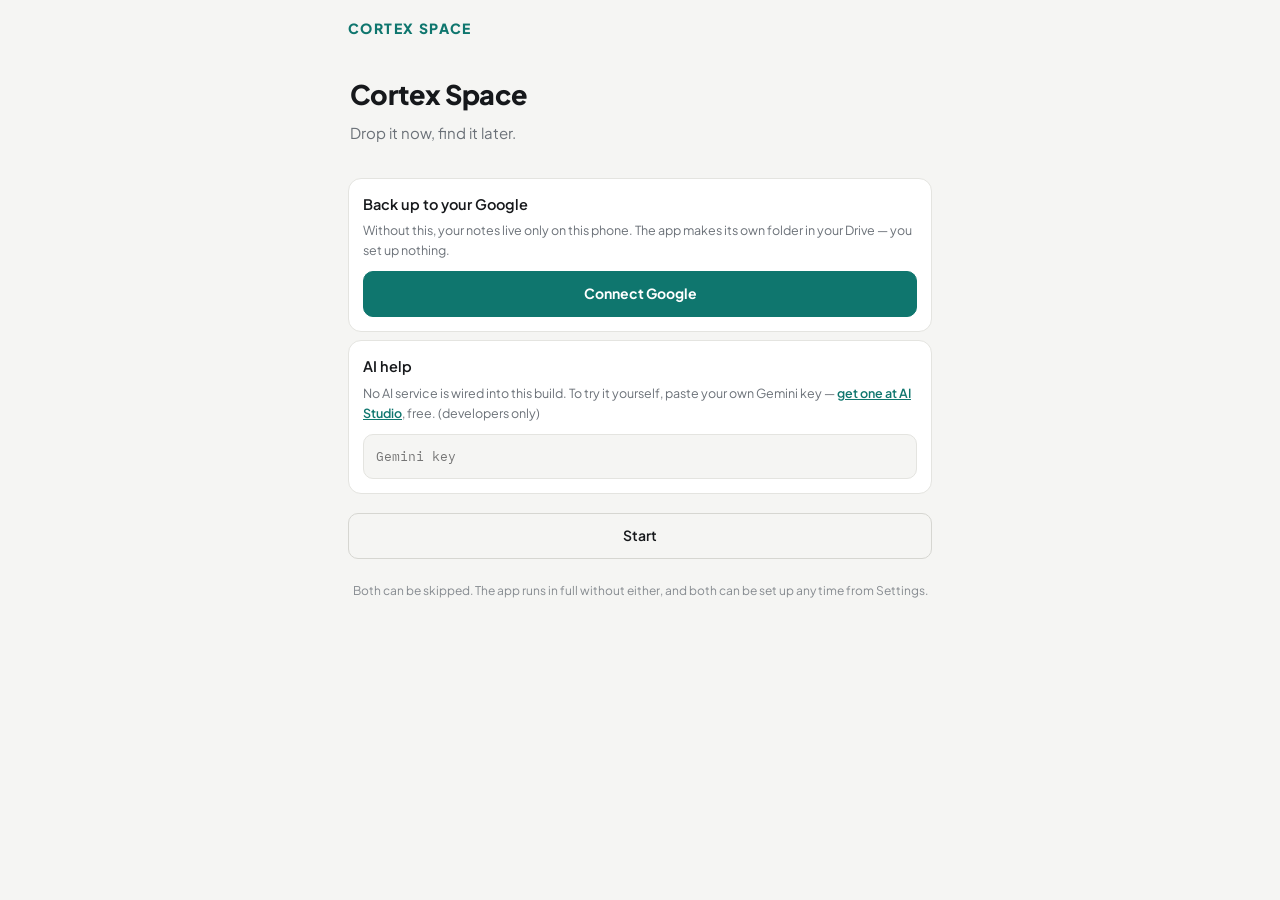
==== public/index.html @ f4c35680 "Lajur sunting tegak di luar teks; tombol riwayat selalu ada ANGKA PANJANG TERTIMPA IKON, dan sebabny" ====
<!doctype html>
<html lang="id">
<head>
<meta charset="utf-8">
<meta name="viewport" content="width=device-width,initial-scale=1,viewport-fit=cover">
<title>Cortex Space</title>
<meta name="description" content="Satu kotak untuk menimbun catatan, satu pencarian untuk mengambilnya kembali.">
<meta name="theme-color" content="#f5f5f3">
<link rel="manifest" href="manifest.webmanifest">
<link rel="icon" href="ikon.svg" type="image/svg+xml">
<link rel="apple-touch-icon" href="ikon-192.png">
<link rel="preconnect" href="https://fonts.googleapis.com">
<link rel="preconnect" href="https://fonts.gstatic.com" crossorigin>
<link rel="stylesheet" href="https://fonts.googleapis.com/css2?family=Plus+Jakarta+Sans:wght@400;500;600;700;800&family=IBM+Plex+Mono:wght@400;500&display=swap">
<link rel="stylesheet" href="gaya.css">
</head>
<body>

<!-- ===================== LAYAR MULAI (sekali saat dipasang) ===================== -->
<section class="layar" id="l-mulai">
  <header class="atas">
    <div class="merek" id="merek-mulai">Cortex Space</div>
  </header>
  <div class="gulung" id="mulai-isi"></div>
</section>

<!-- ===================== LAYAR UTAMA ===================== -->
<!-- dok-bawah PERMANEN. Dulu ini pilihan di Setelan, dan pilihannya
     dihapus: yang di atas terbukti kalah enak dipakai satu tangan, dan dua
     tata letak berarti tiap suntingan gaya harus diperiksa dua kali. -->
<section class="layar aktif dok-bawah" id="l-utama">
  <header class="atas">
    <div class="merek" id="merek">Cortex Space</div>
    <div class="atas-kanan">
      <!-- Reset TURUN LAGI ke baris saringan, di ujung kanan. Sempat naik ke
           sini untuk mengosongkan satu slot, dan itu keliru: kepala layar ada
           di ujung terjauh dari jempol yang bertumpu di sudut kanan bawah, dan
           tombol yang dipakai sepanjang hari tidak boleh minta tangan pindah
           posisi. Yang boleh tinggal di kepala cuma yang jarang disentuh.

           Angka "N tersimpan" tetap tidak kembali: dia tidak pernah mengubah
           satu keputusan pun. -->
      <button class="ikon-btn" id="b-setelan" aria-label="Setelan">
        <svg viewBox="0 0 24 24" class="ik"><circle cx="12" cy="12" r="3"/><path d="M19.4 15a1.65 1.65 0 0 0 .33 1.82l.06.06a2 2 0 1 1-2.83 2.83l-.06-.06a1.65 1.65 0 0 0-1.82-.33 1.65 1.65 0 0 0-1 1.51V21a2 2 0 1 1-4 0v-.09A1.65 1.65 0 0 0 9 19.4a1.65 1.65 0 0 0-1.82.33l-.06.06a2 2 0 1 1-2.83-2.83l.06-.06A1.65 1.65 0 0 0 4.6 15a1.65 1.65 0 0 0-1.51-1H3a2 2 0 1 1 0-4h.09A1.65 1.65 0 0 0 4.6 9a1.65 1.65 0 0 0-.33-1.82l-.06-.06a2 2 0 1 1 2.83-2.83l.06.06A1.65 1.65 0 0 0 9 4.6a1.65 1.65 0 0 0 1-1.51V3a2 2 0 1 1 4 0v.09a1.65 1.65 0 0 0 1 1.51 1.65 1.65 0 0 0 1.82-.33l.06-.06a2 2 0 1 1 2.83 2.83l-.06.06A1.65 1.65 0 0 0 19.4 9a1.65 1.65 0 0 0 1.51 1H21a2 2 0 1 1 0 4h-.09a1.65 1.65 0 0 0-1.51 1z"/></svg>
      </button>
    </div>
  </header>
  <!-- Tiga pintu, satu baris. Isinya digambar dari satu tempat di alur.js,
       bukan disalin tiga kali - baris yang disalin akan berbeda-beda begitu
       salah satunya disunting. -->
  <div class="tab-baris" data-tab></div>

  <!-- SATU BLOK YANG MENEMPEL: kotak, tombolnya, dan ketiga lacinya.
       Posisinya bisa di ATAS atau di BAWAH layar, dipilih di Setelan. Di bawah
       itu bentuk yang paling enak diketik satu tangan - jempol tidak perlu
       menyeberang layar - dan itu sebabnya WhatsApp, Claude, dan hampir semua
       aplikasi yang dipakai berjam-jam menaruhnya di sana.

       Lacinya SELALU membuka ke bawah, di kedua posisi. Membuka ke atas
       berarti isi yang sedang dibaca melompat turun tepat saat kamu menekan
       sesuatu, dan tidak ada yang lebih bikin ragu daripada layar yang bergeser
       sendiri. -->
  <div class="dok" id="dok">
    <div class="kepala-tetap">
      <!-- Ala WhatsApp: dua ikon menempel di dalam kotaknya, tombol jatuhkan
           berdiri sendiri di kanan - paling dekat jempol. -->
      <div class="kotak-bar">
        <!-- IKON AI DI UJUNG KIRI KOTAK, tempat WhatsApp dan Telegram menaruh
             emoji. Bukan hiasan: dia mengubah arti seluruh kotak di sebelahnya
             - selama menyala, kotak ini berhenti mencari dan mulai bertanya -
             jadi dia berdiri di kepala kotaknya, seperti tanda kutip pembuka.

             Dia MENGHILANG begitu kamu mengetik di mode Drop, persis seperti
             kamera WhatsApp: empat ikon waktu diam, tiga waktu mengetik, dan
             yang pergi selalu yang paling tidak mungkin dipakai saat itu -
             orang yang sudah mengetik catatan tidak sedang mau bertanya. -->
        <button class="tbl" id="b-ai" aria-pressed="false" aria-label="Mode AI">
          <svg viewBox="0 0 24 24" class="ik"><path d="M11 3l1.6 4.4L17 9l-4.4 1.6L11 15l-1.6-4.4L5 9l4.4-1.6z"/><path d="M17.5 14l.8 2.2 2.2.8-2.2.8-.8 2.2-.8-2.2-2.2-.8 2.2-.8z"/></svg>
        </button>
        <!-- Teks bayangan digambar di lapisan DI BELAKANG kotaknya, bukan di
             dalam textarea - textarea tidak bisa berisi dua warna. Lapisannya
             memakai huruf, jarak, dan lebar yang sama persis, lalu kotaknya
             dibuat bening di atasnya. Yang tersalin waktu kamu menyalin tetap
             cuma yang kamu ketik. -->
        <div class="kotak-bungkus">
          <div class="kotak-bayang" id="kotak-bayang" aria-hidden="true"></div>
          <textarea id="kotak" class="kotak" rows="1" placeholder="Tulis atau cari&#8230;" autocomplete="off" spellcheck="false"></textarea>
          <!-- Panah penerima. Dia satu-satunya bagian bayangan yang duduk DI
               ATAS kotak teksnya - ekornya sendiri ada di belakang dan tidak
               akan pernah bisa disentuh. Letaknya dihitung dari ujung ekor
               tiap kali bayangannya digambar ulang. -->
          <button class="terima-ekor sembunyi" id="b-terima" type="button" aria-label="Terima tebakan">
            <i><svg viewBox="0 0 24 24" class="ik"><path d="M9 6l6 6-6 6"/></svg></i>
          </button>
        </div>
        <!-- URUTAN DI UJUNG KANAN: klip - Todo - Drop. Ketiganya tindakan,
             dan ketiganya duduk di jangkauan jempol kanan. Yang paling sering
             ditekan paling kanan; corong saringan pindah jadi cip di atas
             kotak, jadi tempatnya di sini bebas untuk yang benar-benar
             dipakai. -->
        <button class="tbl" id="b-lampir" aria-haspopup="listbox" aria-expanded="false" aria-label="Lampiran">
          <svg viewBox="0 0 24 24" class="ik"><path d="M21 11.5l-8.8 8.8a5 5 0 0 1-7.1-7.1l8.8-8.8a3.4 3.4 0 0 1 4.8 4.8l-8.8 8.8a1.7 1.7 0 0 1-2.4-2.4l8.1-8.1"/></svg>
        </button>
        <!-- Papan bercentang: bentuk yang dikenali sebagai "daftar tugas" di
             mana-mana, dan bukan centang telanjang - centang saja berarti
             "selesai", padahal yang dilakukan tombol ini justru MEMBUAT. -->
        <button class="tbl" id="b-tugas" aria-label="Jadikan tugas">
          <svg viewBox="0 0 24 24" class="ik"><path d="M9 4h6a1 1 0 0 1 1 1v1H8V5a1 1 0 0 1 1-1z"/><path d="M16 5h2a2 2 0 0 1 2 2v12a2 2 0 0 1-2 2H6a2 2 0 0 1-2-2V7a2 2 0 0 1 2-2h2"/><path d="M9 13l2 2 4-4"/></svg>
        </button>
      </div>
      <!-- Kabar ke mana barangnya akan mendarat, plus turunan gudangnya.
           Tidak perlu disentuh sama sekali - mengetuknya cuma jalan pintas
           untuk saat kata berikutnya tidak langsung terpikir. -->
      <div class="ruang-baris sembunyi" id="ruang-baris"></div>
      <!-- Saringan jenis, naik dari dalam laci ke atas kotaknya. Di dalam laci
           dia butuh dua ketukan untuk sesuatu yang dipakai tiap hari, dan
           ketukan pertamanya cuma untuk melihat pilihan yang seharusnya sudah
           kelihatan. Cip Todo ikut di sini, dipatok di ujung KANAN - tepat di
           atas tombol Drop, tempat jempol kanan sudah bertumpu. -->
      <!-- SATU BARIS, TIDAK BOLEH MELIPAT. Saringan yang melipat jadi dua
           baris mendorong doknya naik, dan tinggi dok yang berubah-ubah
           sambil kamu mengetik adalah layar yang bergoyang di bawah jempol.
           Jadi saringannya ikon telanjang dengan angka menumpang DI ATAS
           ikonnya, bukan di sebelahnya - dan ikon AI menumpang di ujung kanan
           baris yang sama, tetap tepat di atas tombol Drop. -->
      <div class="saring-baris" id="saring-baris">
        <div class="saring-cip-baris" id="saring-cip"></div>
        <!-- DUA JALAN PINTAS YANG MEMBUAT, dipatok di ujung KANAN - tepat di
             atas tombol Drop, tempat jempol kanan sudah bertumpu. Keduanya
             menjawab pertanyaan yang sama bentuknya: "aku mau MEMBUAT sesuatu
             sekarang", bukan "perlihatkan yang mana". Karena itu mereka duduk
             DI LUAR kotak cip yang menggulir - saringan boleh tergeser keluar
             layar kalau suatu hari bertambah, dua ini tidak boleh. -->
        <div class="pintas-bulat" id="pintas-bulat">
          <button class="pintas-tbl" id="b-pintas-tulis" aria-label="Tulis catatan baru">
            <svg viewBox="0 0 24 24" class="ik"><path d="M4 20h4L19 9a2.1 2.1 0 0 0-3-3L5 17z"/><path d="M14.5 6.5l3 3"/></svg>
          </button>
          <button class="pintas-tbl" id="b-pintas-kamera" aria-label="Kamera">
            <svg viewBox="0 0 24 24" class="ik"><path d="M4 7h3l1.5-2h7L17 7h3a1 1 0 0 1 1 1v10a1 1 0 0 1-1 1H4a1 1 0 0 1-1-1V8a1 1 0 0 1 1-1z"/><circle cx="12" cy="13" r="3.4"/></svg>
          </button>
        </div>
      </div>
      <button class="tbl" id="b-drop">
        <svg viewBox="0 0 24 24" class="ik turun"><path d="M12 4v13"/><path d="M6 12l6 6 6-6"/></svg>
        <!-- Panah kirim cuma terlihat di mode AI. Ikon yang tidak berubah
             padahal tombolnya berubah arti adalah cara tercepat membuat orang
             menekan sesuatu yang tidak dia maksud. -->
        <svg viewBox="0 0 24 24" class="ik kirim"><path d="M4 12l16-8-6 16-2.6-6.6z"/></svg>
        <span>Drop</span>
      </button>
    </div>

    <!-- LACI DROP: semua cara MEMASUKKAN sesuatu. Bawaannya teks - kotak di
         atas sudah siap diketik tanpa memilih apa pun; laci ini cuma dibuka
         kalau yang mau masuk bukan teks. -->
    <div class="laci sembunyi" id="panel-drop">
    <div class="lampiran" id="lampiran">
    <button class="lamp" data-lamp="gambar">
      <i><svg viewBox="0 0 24 24" class="ik"><rect x="3" y="3" width="18" height="18" rx="2"/><circle cx="8.5" cy="8.5" r="1.5"/><path d="M21 15l-5-5L5 21"/></svg></i><span>Gambar</span>
    </button>
    <button class="lamp" data-lamp="berkas">
      <i><svg viewBox="0 0 24 24" class="ik"><path d="M14 2H6a2 2 0 0 0-2 2v16a2 2 0 0 0 2 2h12a2 2 0 0 0 2-2V8z"/><path d="M14 2v6h6"/></svg></i><span>Berkas</span>
    </button>
    <button class="lamp" data-lamp="kamera">
      <i><svg viewBox="0 0 24 24" class="ik"><path d="M3 8a2 2 0 0 1 2-2h2.5l1.5-2h6l1.5 2H19a2 2 0 0 1 2 2v9a2 2 0 0 1-2 2H5a2 2 0 0 1-2-2z"/><circle cx="12" cy="12.5" r="3.5"/></svg></i><span>Kamera</span>
    </button>
    <button class="lamp" data-lamp="link">
      <i><svg viewBox="0 0 24 24" class="ik"><path d="M10 13a5 5 0 0 0 7 0l3-3a5 5 0 0 0-7-7l-1 1"/><path d="M14 11a5 5 0 0 0-7 0l-3 3a5 5 0 0 0 7 7l1-1"/></svg></i><span>Link</span>
    </button>
    <button class="lamp" data-lamp="daftar">
      <i><svg viewBox="0 0 24 24" class="ik"><rect x="3" y="4" width="7" height="7" rx="1.5"/><path d="M5 7.5l1.5 1.5L9 6"/><path d="M13 6h8"/><path d="M13 12h8"/><path d="M13 18h8"/><path d="M4 15h5"/><path d="M4 19h5"/></svg></i><span>Daftar</span>
    </button>
    </div>
    </div>

    <!-- Laci jenis, SENGAJA KOSONG untuk sekarang. Isinya - saringan gambar,
         berkas, link - sudah naik jadi cip di atas kotaknya, dan tempat ini
         menunggu isian berikutnya. -->
    <div class="laci sembunyi" id="panel-filter">
      <div id="filter-daftar"></div>
    </div>
  </div>

  <!-- Yang dibaca otomatis dari isi kotak -->
  <div class="tebakan sembunyi" id="tebakan">
    <div class="tebakan-kepala">
      <svg viewBox="0 0 24 24" class="ik kilau"><path d="M12 3l1.8 5.2L19 10l-5.2 1.8L12 17l-1.8-5.2L5 10l5.2-1.8z"/></svg>
      <span id="tebakan-jenis">Terbaca</span>
    </div>
    <div class="tebakan-judul" id="tebakan-judul"></div>
    <div class="tebakan-ket" id="tebakan-ket"></div>
  </div>

  <!-- KOTAK KHUSUS LINK. Menempel sepuluh tautan sekaligus lalu harus
       menyorot satu per satu dengan jempol untuk menyalinnya adalah pekerjaan
       yang justru mau dihapus - dan itu dikerjakan tepat waktu kamu paling
       buru-buru. Di sini ditempel sekali, dipisah sendiri, dan tiap satunya
       punya tombol salinnya masing-masing di kartunya nanti. -->
  <div class="sembunyi" id="petak-link">
    <div class="label-kecil">Tempel link</div>
    <textarea id="link-tempel" class="kotak tinggi" rows="4" placeholder="Tempel apa saja &#8212; yang berbentuk alamat akan dipisah sendiri" autocomplete="off" spellcheck="false"></textarea>
    <div class="link-ket" id="link-ket"></div>
  </div>

  <!-- Daftar isi untuk jenis "daftar" -->
  <div class="sembunyi" id="petak-daftar">
    <div class="label-kecil">Daftar</div>
    <div id="daftar-baris"></div>
    <button class="tambah-baris" id="b-tambah-baris">+ baris</button>
  </div>

  <!-- HASIL DI LAYAR YANG SAMA. Ini tidak melanggar "layar depan kosong":
       yang dilarang adalah dinding kartu yang menyambut tanpa diminta. Kotak
       ini kosong sampai kamu sendiri memilih satu label, dan tertutup lagi
       lewat tanda silang di kepalanya. -->
  <div class="sembunyi" id="petak-hasil-depan">
    <div class="hasil-depan-kepala">
      <span id="hasil-depan-ket"></span>
      <!-- Cuma muncul kalau yang tampil gambar. Untuk jenis lain, ukuran
           thumbnail tidak menjawab pertanyaan apa pun - yang dikenali di sana
           judulnya, dan judul tidak punya ukuran. -->
      <button class="ikon-btn" id="b-tutup-hasil" aria-label="Tutup hasil">
        <svg viewBox="0 0 24 24" class="ik"><path d="M18 6L6 18"/><path d="M6 6l12 12"/></svg>
      </button>
    </div>
    <div id="hasil-depan"></div>
  </div>

  <!-- MODE AI. Ini satu-satunya tempat di seluruh aplikasi tempat kamu
       MENUNGGU AI. Di semua tempat lain dia bekerja di belakang dan boleh
       gagal diam-diam; di sini dia yang diajak bicara, jadi dia punya modenya
       sendiri - dan modenya menutup hasil pencarian, bukan berdampingan
       dengannya. Dua daftar yang berebut layar yang sama membuat keduanya
       tidak terbaca.

       Ini juga tidak melanggar "layar depan kosong": petak ini tertutup sampai
       kamu sendiri yang menyalakan ikonnya. -->
  <div class="sembunyi" id="petak-ai">
    <div class="ai-kepala">
      <div class="ai-mode" id="ai-mode"></div>
      <button class="ikon-btn" id="b-ai-bersih" aria-label="Kosongkan obrolan">
        <svg viewBox="0 0 24 24" class="ik"><path d="M4 7h16"/><path d="M9 7V5h6v2"/><path d="M6 7l1 13h10l1-13"/></svg>
      </button>
    </div>
    <div id="ai-isi"></div>
  </div>


  <!-- TIDAK ADA ISIAN KEYWORD DI SINI, DAN JANGAN DIKEMBALIKAN. Dulu ada:
       satu kotak "#" plus dua belas cip usulan. Dua alasan dia dibuang.

       Pertama, mencocokkan catatan dengan raknya itu pekerjaan berpikir, dan
       dia berdiri tepat di jalur masuk - tempat yang aturan nomor satu bilang
       harus benar-benar gratis. Hasilnya bukan dipakai sesekali; hasilnya
       tidak dipakai sama sekali.

       Kedua, usulannya sering salah konteks, dan itu bukan bug yang bisa
       ditambal di sini: mesin tanpa AI cuma bisa membandingkan EJAAN. Ejaan
       yang mirip tidak berarti maknanya berhubungan. Rak diisi AI sesudahnya,
       karena cuma dia yang membaca isinya - dan kalau AI mati, raknya kosong,
       dan itu keadaan yang sah. Pencarian tetap jalan di atas judul dan isi. -->

  <div class="tumbuh"></div>

  <div class="kaki" id="kaki-utama">Tersimpan langsung di perangkat, tanpa menunggu jaringan.</div>
</section>

<!-- ===================== LAYAR TUGAS (to-do) ===================== -->
<section class="layar" id="l-tugas">
  <header class="atas">
    <div class="merek" data-merek>Cortex Space</div>
    <span class="jumlah" id="tugas-ket"></span>
  </header>
  <div class="tab-baris" data-tab></div>

  <div class="cip-gulir" id="tugas-saring"></div>
  <!-- Daftar lahir dari keyword yang dipakai, bukan dari layar "buat daftar".
       Barisnya hilang sendiri kalau memang belum ada satu pun. -->
  <div class="cip-gulir" id="tugas-daftar-rak"></div>
  <div id="tugas-daftar"></div>
  <div class="tumbuh"></div>

  <!-- Satu isian, menempel di bawah. Menambah tugas harus semurah nge-drop:
       ketik, Enter, selesai - tanpa memilih daftar, tanpa mengisi tenggat. -->
  <div class="tugas-tambah jempol">
    <!-- Tenggat yang terbaca dari kalimatnya ditunjukkan SEBELUM disimpan.
         Tebakan yang tidak terlihat bikin alat terasa tidak bisa ditebak, dan
         alat yang tidak bisa ditebak akan ditinggalkan. -->
    <div class="tugas-tebak sembunyi" id="tugas-tebak"></div>
    <input id="tugas-baru" class="tugas-input" placeholder="Tambah tugas — tulis &#8220;besok&#8221;, &#8220;jumat&#8221;, &#8220;tgl 25&#8221;" autocomplete="off">
    <button class="tbl" id="b-tugas-tambah" aria-label="Tambah">
      <svg viewBox="0 0 24 24" class="ik"><path d="M12 5v14"/><path d="M5 12h14"/></svg>
    </button>
  </div>
</section>


<!-- ===================== LAYAR NOTE (berkas bertingkat) =====================
     Pengganti Notepad, tapi dipanggil dengan MENCARI, bukan dibuka dari pohon
     folder. Struktur foldernya tetap ada dan tetap kelihatan - itu yang bikin
     satu catatan punya alamat, bukan cuma mengambang di timbunan - tapi
     menyusuri folder satu per satu itu pekerjaan yang tidak perlu diadakan
     kalau kata kuncinya sudah ada di kepala.

     Alamatnya dari rak yang kamu pilih sendiri. Kalau lupa mengisi - dan itu
     yang biasanya terjadi - alamatnya diambil dari tag pertama buatan AI.
     Jadi tidak pernah ada catatan tanpa alamat. -->
<section class="layar" id="l-note">
  <header class="atas">
    <div class="merek" data-merek>Cortex Space</div>
    <span class="jumlah" id="note-jumlah"></span>
  </header>
  <div class="tab-baris" data-tab></div>

  <!-- Kepalanya sendiri, BUKAN .kepala-tetap milik layar Drop: yang di sana
       grid tiga kolom untuk tiga tombol, dan di sini isinya cuma dua - jadi
       kotak Cari-nya terjepit di sepertiga lebar layar dan tulisannya
       terpenggal. Di sini jejak folder sebaris penuh, kotak Cari sebaris
       penuh di bawahnya. -->
  <div class="note-kepala">
    <div class="note-alamat" id="note-alamat"></div>
    <!-- Menahan kartu tetap jalan, tapi TIDAK BOLEH jadi satu-satunya jalan:
         gerakan yang tidak kelihatan sama dengan tidak ada bagi orang yang
         belum pernah diberi tahu. Jadi ada tombolnya, dan tombol itu kecil dan
         redup - dia pintu ke pekerjaan sebulan sekali. -->
    <div class="note-cari-baris">
      <input id="note-cari" class="cari-input" placeholder="Cari di semua folder&#8230;" autocomplete="off">
      <button class="pilih-mulai" id="b-pilih-mulai">Pilih</button>
    </div>
  </div>

  <div id="note-isi"></div>
  <div class="tumbuh"></div>
</section>

<!-- ===================== GALLERY =====================
     Pintu kelima, untuk timbunan yang paling besar dan paling tidak
     tertangani: foto. Tiga sampai lima jepretan sehari terdengar sedikit;
     dua puluh ribu kemudian tidak ada satu pun yang bisa ditemukan lagi.

     Bentuknya menyalin layar Note - jejak folder, kotak cari, "+ Folder" -
     dan itu disengaja: yang sudah dipelajari jarimu di satu layar tidak boleh
     harus dipelajari ulang di layar sebelahnya. Yang ditambahkan cuma dua
     yang memang cuma ada di sini: baris saringan + tampilan, dan dua tombol
     bulat untuk memasukkan gambar. -->
<section class="layar" id="l-galeri">
  <header class="atas">
    <div class="merek" data-merek>Cortex Space</div>
    <div class="atas-kanan">
      <button class="ikon-btn" data-ke-setelan aria-label="Setelan">
        <svg viewBox="0 0 24 24" class="ik"><circle cx="12" cy="12" r="3"/><path d="M19.4 15a1.65 1.65 0 0 0 .33 1.82l.06.06a2 2 0 1 1-2.83 2.83l-.06-.06a1.65 1.65 0 0 0-1.82-.33 1.65 1.65 0 0 0-1 1.51V21a2 2 0 1 1-4 0v-.09A1.65 1.65 0 0 0 9 19.4a1.65 1.65 0 0 0-1.82.33l-.06.06a2 2 0 1 1-2.83-2.83l.06-.06A1.65 1.65 0 0 0 4.6 15a1.65 1.65 0 0 0-1.51-1H3a2 2 0 1 1 0-4h.09A1.65 1.65 0 0 0 4.6 9a1.65 1.65 0 0 0-.33-1.82l-.06-.06a2 2 0 1 1 2.83-2.83l.06.06A1.65 1.65 0 0 0 9 4.6a1.65 1.65 0 0 0 1-1.51V3a2 2 0 1 1 4 0v.09a1.65 1.65 0 0 0 1 1.51 1.65 1.65 0 0 0 1.82-.33l.06-.06a2 2 0 1 1 2.83 2.83l-.06.06A1.65 1.65 0 0 0 19.4 9a1.65 1.65 0 0 0 1.51 1H21a2 2 0 1 1 0 4h-.09a1.65 1.65 0 0 0-1.51 1z"/></svg>
      </button>
    </div>
  </header>
  <div class="tab-baris" data-tab></div>

  <!-- TIDAK ADA "+ Folder" di sini, dan itu bukan kelalaian: pohon board
       dikurasi di SATU tempat, di Setelan. Dua pintu untuk menumbuhkan daftar
       yang sama berarti daftarnya tumbuh tanpa ada yang melihat keseluruhannya
       - dan pohon yang tidak pernah dilihat utuh persis yang mau dihindari. -->
  <div class="tulis-kepala">
    <div class="note-alamat" id="galeri-alamat"></div>
  </div>
  <div class="note-cari-baris">
    <input id="galeri-cari" class="cari-input" placeholder="Cari gambar&#8230;" autocomplete="off">
    <button class="pilih-mulai" id="b-galeri-pilih">Pilih</button>
  </div>

  <!-- TIGA TOMBOL, dan ketiganya menjawab pertanyaan yang berbeda: Home
       ("kembalikan seperti baru dibuka"), All ("perlihatkan semuanya
       sekaligus"), View ("ubah cara melihatnya"). Dulu di sini lima cip
       saringan berjajar plus empat tombol tampilan - sembilan benda di satu
       baris, di layar yang isinya justru gambar. -->
  <div class="galeri-baris">
    <div class="galeri-kepala" id="galeri-saring"></div>
  </div>
  <!-- Isi menu View: ukuran petak dulu, saringan sumber di bawah garis.
       Tertutup sampai diminta - dia jawaban untuk pertanyaan yang tidak setiap
       hari ditanyakan. -->
  <div class="galeri-tampil sembunyi" id="galeri-tampil"></div>

  <!-- BUKTI BAHWA JEPRETANMU MENDARAT, DAN DI MANA. Sesudah memotret layarnya
       bersih, dan yang terbaca bukan "sudah tersimpan" tapi "tombolnya tidak
       berfungsi". Barisnya hidup di memori saja: memuat ulang halaman atau
       menutup sesinya membuangnya, karena kabar yang masih menempel besok pagi
       bukan kabar lagi. -->
  <div class="galeri-baru sembunyi" id="galeri-baru"></div>

  <div id="galeri-isi"></div>
  <div class="tumbuh"></div>

  <!-- Dibaca dari KANAN: jempol kanan bertumpu di sudut kanan bawah, jadi
       yang paling sering ditekan duduk paling kanan. Memotret lebih sering
       daripada mengunggah yang sudah ada. -->
  <!-- SESI YANG SEDANG BERJALAN, dibaca SEBELUM tombolnya ditekan. Bilah tujuan
       sesudah jepretan memberi tahu ke mana fotonya SUDAH masuk; yang ini
       memberi tahu ke mana jepretan berikutnya AKAN masuk - dan cuma yang
       kedua yang bisa kamu urungkan tanpa biaya. Silangnya menutup sesi:
       "pakai tata letak terakhir sampai dijatuhkan". -->
  <div class="galeri-lengket sembunyi" id="galeri-lengket"></div>

  <div class="galeri-dok">
    <button class="galeri-tbl" id="b-galeri-unggah" aria-label="Unggah gambar">
      <svg viewBox="0 0 24 24" class="ik"><path d="M12 16V4"/><path d="M7 9l5-5 5 5"/><path d="M4 16v3a2 2 0 0 0 2 2h12a2 2 0 0 0 2-2v-3"/></svg>
    </button>
    <button class="galeri-tbl utama" id="b-galeri-kamera" aria-label="Ambil foto">
      <svg viewBox="0 0 24 24" class="ik"><path d="M4 8h3l1.5-2h7L17 8h3a1 1 0 0 1 1 1v9a1 1 0 0 1-1 1H4a1 1 0 0 1-1-1V9a1 1 0 0 1 1-1z"/><circle cx="12" cy="13" r="3.5"/></svg>
    </button>
  </div>
</section>

<!-- ===================== LAYAR CATAT (memo pad) ===================== -->
<!-- LAYAR NOTE: RUANG MENULIS, bukan hasil saringan Drop.
     Ini pintu keempat, dan dia ada karena satu penemuan: menulis panjang -
     brief, instruksi, rancangan - itu pekerjaan dua puluh menit yang ditinggal
     lalu didatangi lagi, sama sekali bukan pekerjaan tiga detik yang dilayani
     kotak Drop. Selama ini pekerjaan itu lari ke Notepad dan ke chat WhatsApp
     ke diri sendiri, dan dari sana tidak pernah kembali.

     Pencariannya berdiri sendiri di sini, dan itu yang paling penting: mencari
     tulisan di antara ribuan potongan drop berarti mengayak yang kamu tahu
     persis ada. Di layar ini yang dicari cuma tulisan. -->
<section class="layar" id="l-tulis">
  <header class="atas">
    <div class="merek" data-merek>Cortex Space</div>
    <div class="atas-kanan">
      <button class="ikon-btn" data-ke-setelan aria-label="Setelan">
        <svg viewBox="0 0 24 24" class="ik"><circle cx="12" cy="12" r="3"/><path d="M19.4 15a1.65 1.65 0 0 0 .33 1.82l.06.06a2 2 0 1 1-2.83 2.83l-.06-.06a1.65 1.65 0 0 0-1.82-.33 1.65 1.65 0 0 0-1 1.51V21a2 2 0 1 1-4 0v-.09A1.65 1.65 0 0 0 9 19.4a1.65 1.65 0 0 0-1.82.33l-.06.06a2 2 0 1 1-2.83-2.83l.06-.06A1.65 1.65 0 0 0 4.6 15a1.65 1.65 0 0 0-1.51-1H3a2 2 0 1 1 0-4h.09A1.65 1.65 0 0 0 4.6 9a1.65 1.65 0 0 0-.33-1.82l-.06-.06a2 2 0 1 1 2.83-2.83l.06.06A1.65 1.65 0 0 0 9 4.6a1.65 1.65 0 0 0 1-1.51V3a2 2 0 1 1 4 0v.09a1.65 1.65 0 0 0 1 1.51 1.65 1.65 0 0 0 1.82-.33l.06-.06a2 2 0 1 1 2.83 2.83l-.06.06A1.65 1.65 0 0 0 19.4 9a1.65 1.65 0 0 0 1.51 1H21a2 2 0 1 1 0 4h-.09a1.65 1.65 0 0 0-1.51 1z"/></svg>
      </button>
    </div>
  </header>
  <div class="tab-baris" data-tab></div>

  <!-- Jejak folder plus satu tombol membuat folder baru. Foldernya bukan
       wadah tersendiri: dia nama gudang yang sama dengan yang dipakai Drop dan
       Storage, jadi membuat folder di sini berarti menambah satu rak yang
       langsung dikenali di seluruh aplikasi. -->
  <div class="tulis-kepala">
    <div class="note-alamat" id="tulis-alamat"></div>
    <button class="folder-baru" id="b-folder-baru" aria-label="Folder baru">+ Folder</button>
  </div>
  <div class="note-cari-baris">
    <input id="tulis-cari" class="cari-input" placeholder="Cari di catatanmu&#8230;" autocomplete="off">
    <button class="pilih-mulai" id="b-tulis-pilih">Pilih</button>
  </div>
  <div id="tulis-isi"></div>
  <div class="tumbuh"></div>

  <!-- Bulat, beralas aksen, di sudut kanan bawah - bentuk dan tempat yang
       sama persis dengan tombol Drop, karena artinya sama: inilah tindakan
       layar ini. Jempol kanan sudah bertumpu di situ. -->
  <button class="tulis-baru" id="b-tulis-baru" aria-label="Tulis catatan baru">
    <svg viewBox="0 0 24 24" class="ik"><path d="M4 20h16"/><path d="M14.5 4.5l5 5L8 21H3v-5z"/></svg>
  </button>
</section>

<section class="layar" id="l-catat">
  <header class="atas rapat">
    <button class="ikon-btn" data-kembali aria-label="Kembali">
      <svg viewBox="0 0 24 24" class="ik"><path d="M19 12H5"/><path d="M12 19l-7-7 7-7"/></svg>
    </button>
    <div class="simpan-tanda" id="simpan-tanda">tersimpan</div>
    <button class="ikon-btn" id="b-riwayat" aria-label="Riwayat" title="Riwayat">
      <svg viewBox="0 0 24 24" class="ik"><path d="M12 8v4l3 2"/><circle cx="12" cy="12" r="9"/></svg>
    </button>
    <button class="ikon-btn" id="b-gembok" aria-label="Kunci catatan ini">
      <svg viewBox="0 0 24 24" class="ik"><rect x="4" y="10" width="16" height="11" rx="2"/><path d="M8 10V7a4 4 0 0 1 8 0v3"/></svg>
    </button>
    <button class="ikon-btn bahaya" id="b-buang" aria-label="Arsipkan">
      <svg viewBox="0 0 24 24" class="ik"><path d="M3 6h18"/><path d="M8 6V4h8v2"/><path d="M19 6l-1 14H6L5 6"/></svg>
    </button>
  </header>

  <input id="catat-judul" class="catat-judul" placeholder="Judul" autocomplete="off">
  <!-- KOLOM KATEGORI DIBUANG, DAN JANGAN DIKEMBALIKAN.
       Dia satu kolom kosong yang menagih jawaban tiap kali layar ini dibuka -
       dan jawabannya sudah kamu tulis sendiri di baris judul di atasnya. Di
       kotak Drop gudangnya memang sudah dibaca dari kalimat yang diketik;
       menanyakannya lagi di sini berarti dua aturan berbeda untuk satu hal
       yang sama, dan yang harus mengingat bedanya cuma kamu.

       Yang tinggal cuma KABARNYA - satu baris redup yang bilang ke rak mana
       tulisan ini akan mendarat. Tidak bisa diketuk, tidak minta apa-apa:
       kalau raknya salah, yang dibetulkan judulnya. -->
  <div class="catat-ruang" id="catat-ruang"></div>
  <!-- EKOR JUDUL YANG DIINGAT. Di dalam satu folder, kata yang menyusul nama
       foldernya itu-itu saja - "prompt", "brief", "galat", "rapat". Mengetiknya
       ulang tiap kali adalah pekerjaan yang persis sama tiap kali, dan itu
       jenis pekerjaan yang aplikasi ini ada untuk menghapus. Yang ditawarkan
       cuma yang KAMU sendiri pernah pakai di folder ini - bukan tebakan. -->
  <div class="catat-ekor sembunyi" id="catat-ekor"></div>
  <div id="catat-lampiran"></div>
  <textarea id="catat-isi" class="catat-isi" placeholder="Tulis di sini. Boleh sepuluh kata hari ini, sepuluh lagi besok."></textarea>
  <div class="riwayat sembunyi" id="riwayat"></div>

  <!-- TOMBOL SIMPAN, DI BAWAH, DAN JANGAN DIHILANGKAN LAGI.
       Layar ini menyimpan sendiri tiap kali kamu berhenti mengetik, dan
       secara teknis tombol ini tidak menambah apa-apa. Tapi yang menahan
       orang menulis dua puluh menit di sini bukan kehilangan yang pernah
       terjadi - melainkan tidak adanya satu pun bukti bahwa tulisannya aman.
       Tombolnya membayar keraguan itu, dan itu alasan yang cukup.

       Di bawah, bukan di kepala: tangan sedang di papan ketik, dan sudut
       kanan bawah tempat jempol sudah bertumpu. -->
  <div class="catat-dok">
    <!-- Salin SELURUH tulisan - judul dan isinya sekaligus. Kartu di layar
         hasil sudah punya salinnya sendiri, tapi di sini yang mau disalin
         justru yang panjang: prompt, brief, instruksi - yang memang ditulis
         untuk ditempel ke tempat lain. Menyorotnya dengan jempol sampai ujung
         layar ketiga adalah pekerjaan yang aplikasi ini ada untuk menghapus. -->
    <button class="ikon-btn" id="b-salin-catat" aria-label="Salin seluruh tulisan">
      <svg viewBox="0 0 24 24" class="ik"><rect x="9" y="9" width="12" height="12" rx="2"/><path d="M5 15V5a2 2 0 0 1 2-2h10"/></svg>
    </button>
    <button class="tbl simpan" id="b-simpan">
      <svg viewBox="0 0 24 24" class="ik"><path d="M19 21H5a2 2 0 0 1-2-2V5a2 2 0 0 1 2-2h11l5 5v11a2 2 0 0 1-2 2z"/><path d="M17 21v-8H7v8"/><path d="M7 3v5h8"/></svg><span>Simpan</span>
    </button>
  </div>
</section>

<!-- ===================== LAYAR SETELAN ===================== -->
<!-- KALKULATOR ILMIAH. Dia tidak menyimpan apa pun dan tidak ikut pencarian -
     dia ALAT, bukan timbunan, dan itu sebabnya dia tinggal di balik pintu
     Tools bersama alat lain. Menaruhnya sederajat dengan Drop dan Gallery
     berarti pintu yang dipakai sekali seminggu memakan lebar yang dibutuhkan
     pintu yang dipakai sepuluh kali sehari. -->
<section class="layar pas-layar" id="l-hitung">
  <header class="atas">
    <div class="merek" data-merek>Cortex Space</div>
  </header>
  <div class="tab-baris" data-tab></div>

  <!-- Yang diketik TETAP TERLIHAT di atas hasilnya. Kalkulator yang cuma
       memperlihatkan angka terakhir memaksa kamu mengingat sendiri apa yang
       barusan kamu tekan - dan begitu satu ketukan meleset, tidak ada satu
       pun cara mengetahuinya kecuali menghitung ulang dari nol. -->
  <!-- SATU KOTAK UNTUK SELURUH KALKULATORNYA. Dulu cuma layarnya yang
       berbingkai dan papan tombolnya berdiri lepas di atas halaman - yang
       terbaca dua benda yang kebetulan bertetangga, bukan satu alat. Bingkai
       ini tidak menambah satu fungsi pun; yang ditambahkannya batas, dan batas
       itu yang bikin alat terasa selesai. -->
  <div class="hitung-badan">
    <!-- RIWAYATNYA DI ATAS, dan cuma digambar kalau memang ada isinya: strip
         kosong berlabel "Riwayat" menjanjikan sesuatu lalu tidak memberi
         apa-apa. -->
    <div class="hitung-riwayat sembunyi" id="hitung-riwayat"></div>
    <div class="hitung-layar">
      <!-- LAJUR TEGAK DI KIRI, bukan menumpang di atas angkanya. Dulu dia
           dipatok absolute dan angkanya dikasih padding-left - dan itu KELIRU
           untuk kotak yang MENGGULIR: paddingnya ikut tergulir bersama isinya,
           jadi begitu kalimatnya lebih panjang dari layar, ekornya lewat di
           BAWAH tombolnya. Yang terbaca angka yang tertimpa ikon.
           Tegak, bukan mendatar: yang dibayar cuma 22px lebar - sementara
           bertiga mendatar memakan 74px dari lebar yang justru dibutuhkan
           angka panjang. -->
      <div class="hitung-sunting">
        <!-- Riwayat SELALU ADA, walau kosong - dan itu perbaikan: dulu
             tombolnya cuma digambar kalau isinya ada, jadi yang belum pernah
             menekan C tidak pernah tahu riwayatnya ada sama sekali. Waktu
             kosong dia menjawab dengan cara mengisinya, dan itu satu-satunya
             tempat aturan "C menandai satu hitungan selesai" bisa terbaca. -->
        <button class="hit-sunting" id="b-hitung-riwayat" aria-label="Riwayat hitungan">
          <svg viewBox="0 0 24 24" class="ik"><circle cx="12" cy="12" r="9"/><path d="M12 7v5l3 2"/></svg>
        </button>
        <button class="hit-sunting" id="b-hitung-tempel" aria-label="Tempel dari papan klip">
          <svg viewBox="0 0 24 24" class="ik"><rect x="8" y="3" width="8" height="4" rx="1"/><path d="M16 5h2a2 2 0 0 1 2 2v12a2 2 0 0 1-2 2H6a2 2 0 0 1-2-2V7a2 2 0 0 1 2-2h2"/></svg>
        </button>
        <button class="hit-sunting sembunyi" id="b-hitung-salin" aria-label="Salin hasil">
          <svg viewBox="0 0 24 24" class="ik"><rect x="9" y="9" width="12" height="12" rx="2"/><path d="M5 15V5a2 2 0 0 1 2-2h10"/></svg>
        </button>
      </div>
      <div class="hitung-teks">
        <!-- BUKAN <input>, dan itu perbaikan atas cacat yang tidak pernah
             terpikir: Chrome menganggap kotak isian mana pun layak diisikan
             simpanan autofill-nya, dan tiap ketukan angka memfokuskan kotaknya
             lagi - jadi tiap angka memanggil daftar sandi dan Client ID Google
             yang panjang itu. 'autocomplete=off' tidak menghentikannya; Chrome
             memang boleh mengabaikannya. Yang menghentikannya cuma berhenti
             jadi kotak isian sama sekali.
             Papan tombolnya yang jadi satu-satunya jalan masuk di HP; papan
             ketik fisik tetap jalan lewat penangan keydown di alur.js. -->
        <div id="hitung-ketik" class="hitung-ketik" data-asli></div>
        <div class="hitung-hasil" id="hitung-hasil" data-asli></div>
      </div>
    </div>
    <div class="hitung-tombol" id="hitung-tombol"></div>
  </div>

  <!-- KONVERSI SATUAN. Ruang kosong di bawah papan tombol dipakai oleh alat
       yang dibuka orang yang sama di menit yang sama: yang menghitung gaya
       baut juga yang harus menerjemahkan lbf·ft dari katalog ke N·m. Dua
       aplikasi untuk satu pekerjaan berarti angkanya disalin lewat kepala,
       dan angka yang lewat kepala adalah angka yang bisa salah.
       Hasilnya hidup - tidak ada tombol "Konversi", sama dengan kalkulatornya
       sendiri: tombol yang wajib ditekan untuk sesuatu yang sudah bisa
       dihitung cuma menunda jawabannya. -->
  <div class="konv-badan" id="konv-badan">
    <div class="konv-kepala">
      <span>Konversi satuan</span>
      <select class="konv-kat" id="konv-kat"></select>
      <!-- Salin duduk di KOLOM KANAN yang sama dengan tukar dan kirim - satu
           lajur untuk tindakan, jadi ketiganya sejajar dan tidak ada baris
           tambahan yang lahir untuk satu ikon. Yang disalin hasil
           konversinya: angka yang mau ditempel ke chat atau kolom harga tidak
           selalu angka yang mau dihitung lagi. -->
      <button class="konv-sisi kepala" id="b-konv-salin" aria-label="Salin hasil konversi">
        <svg viewBox="0 0 24 24" class="ik"><rect x="9" y="9" width="12" height="12" rx="2"/><path d="M5 15V5a2 2 0 0 1 2-2h10"/></svg>
      </button>
    </div>
    <div class="konv-baris">
      <!-- type=number, dan itu disengaja sesudah cacat autofill di layar
           kalkulatornya: Chrome menawarkan simpanan teksnya pada kotak isian
           teks, tidak pada kotak angka. Papan ketik HP-nya ikut jadi papan
           angka, yang memang satu-satunya yang dimasukkan ke sini. -->
      <input class="konv-nilai" id="konv-nilai" type="number" inputmode="decimal"
             step="any" autocomplete="off" name="konv-nilai" data-asli>
      <select class="konv-satuan" id="konv-dari" data-asli></select>
      <!-- TUKAR duduk sebaris dengan satuan asalnya, bukan di baris sendiri:
           satu baris untuk satu ikon adalah tinggi yang dibayar papan
           tombolnya, dan yang dibalik pasangannya - jadi tempatnya memang di
           antara kedua satuan. -->
      <button class="konv-sisi" id="b-konv-tukar" aria-label="Tukar satuannya">⇅</button>
    </div>
    <div class="konv-baris">
      <div class="konv-hasil" id="konv-hasil" data-asli></div>
      <select class="konv-satuan" id="konv-ke" data-asli></select>
      <!-- KE KALKULATOR, dan ini yang membedakannya dari konverter mana pun
           di toko aplikasi: hasil konversi hampir tidak pernah jawaban
           akhirnya - dia angka yang mau dikalikan luas, dibagi jumlah baut,
           atau dijumlahkan. Duduk sebaris dengan HASILNYA, karena hasil itu
           yang dikirimnya. Tombol salin sendiri sudah dibuang: angkanya
           tinggal dikirim ke kalkulator, dan salin sudah ada di sana. -->
      <button class="konv-sisi kirim" id="b-konv-hitung" aria-label="Kirim ke kalkulator">→</button>
    </div>
  </div>
</section>

<section class="layar" id="l-setelan">
  <header class="atas rapat">
    <button class="ikon-btn" data-kembali aria-label="Kembali">
      <svg viewBox="0 0 24 24" class="ik"><path d="M19 12H5"/><path d="M12 19l-7-7 7-7"/></svg>
    </button>
    <div class="atas-judul">Setelan</div>
  </header>
  <div class="gulung" id="setelan-isi"></div>
</section>

<!-- MENU TOOLS. Pintu yang isinya PINTU LAIN, bukan layar sendiri: alat yang
     jarang dipakai tidak pantas memakan satu slot di baris pintu, tapi juga
     tidak pantas disembunyikan di Setelan. Lapisannya tipis dan menutup
     begitu satu dipilih - menu yang tetap terbuka sesudah dipakai adalah
     satu ketukan tambahan untuk membereskan sesuatu yang tidak kamu minta. -->
<div class="alat-lapis sembunyi" id="alat-lapis">
  <div class="alat-menu" id="alat-menu"></div>
</div>

<!-- Pratinjau gambar. Menyentuh sebuah gambar hampir selalu berarti "aku mau
     LIHAT ini", bukan "aku mau menyuntingnya" - dan petak kecil memang terlalu
     kecil untuk menjawabnya. Menutupnya cukup dengan menyentuh di mana saja:
     satu tombol silang di layar penuh yang cuma berisi satu gambar adalah
     sasaran yang harus dicari untuk sesuatu yang sudah jelas. -->
<!-- PREVIEW, BUKAN CUMA LAPISAN HITAM. Gambar yang membesar tanpa satu
     tombol pun tidak memberitahu cara keluarnya - dan layar yang tidak
     memberitahu cara keluarnya terbaca sebagai layar yang membeku, walau
     mengetuknya sebenarnya menutup. Jadi ada tombol Tutup yang kelihatan,
     ada namanya, dan ada keterangan yang memang menolong: dari mana
     gambarnya masuk, kapan, sebesar apa, di album mana, dan apa yang dibaca
     AI di dalamnya. -->
<div class="lihat sembunyi" id="lihat">
  <div class="lihat-bingkai">
    <img id="lihat-isi" alt="">
  </div>
  <div class="lihat-info" id="lihat-info"></div>
</div>

<!-- SATU-SATUNYA DIALOG KONFIRMASI DI APLIKASI INI, dan itu disengaja.
     Jalur masuk tidak pernah bertanya apa pun - bertanya di sana membunuh
     kebiasaannya. Tapi membuang dua puluh catatan sekaligus itu satu-satunya
     tindakan yang tidak bisa diurungkan dengan satu ketukan, dan yang seperti
     itu pantas ditahan sekali. -->
<!-- BILAH PILIH, SATU UNTUK DUA LAYAR. Note dan Storage sama-sama memilih
     banyak lalu membuang atau memindahkan; bilah kedua yang rupanya sama persis
     akan berbeda sendiri begitu salah satunya disunting. Melayang di bawah,
     tempat jempol sudah bertumpu, dan cuma muncul waktu memilih benar-benar
     sedang berlangsung. -->
<div class="pilih-bilah sembunyi" id="pilih-bilah">
  <span id="pilih-jumlah">0 dipilih</span>
  <!-- UBAH NAMA cuma muncul untuk SATU folder. Dia satu-satunya jalan
       membereskan ruangan yang dibuat AI dari akhiran: "Interior Inspiration"
       yang ternyata berisi tiga puluh foto terrace tinggal diganti namanya,
       dan ketiga puluhnya ikut pindah. Tanpa dia, pohon yang boleh tumbuh cuma
       bisa tumbuh - tidak pernah bisa dirapikan. -->
  <button class="pilih-tbl" id="b-pilih-nama">Ubah nama</button>
  <button class="pilih-tbl" id="b-pilih-pindah">Pindah</button>
  <button class="pilih-tbl" id="b-pilih-gabung">Gabung</button>
  <button class="pilih-tbl bahaya" id="b-pilih-buang">Buang</button>
  <button class="pilih-tbl" id="b-pilih-batal">Batal</button>
</div>

<div class="tanya sembunyi" id="tanya">
  <div class="tanya-kotak">
    <div class="tanya-judul" id="tanya-judul"></div>
    <div class="tanya-ket" id="tanya-ket"></div>
    <!-- Isian yang cuma muncul kalau memang ada yang harus diketik - membuat
         nama folder baru, misalnya. Satu dialog untuk dua keperluan, karena
         dialog kedua yang rupanya sama persis akan berbeda sendiri begitu
         salah satunya disunting. -->
    <input id="tanya-isi" class="cari-input sembunyi" autocomplete="off" spellcheck="false">
    <!-- Daftar pilihan yang tinggal diketuk. Mengetik nama folder tujuan itu
         friksi yang tidak perlu ada: namanya sudah ada di layar sebelah, dan
         satu huruf salah ketik berarti pemindahan yang gagal tanpa sebab yang
         kelihatan. -->
    <div class="tanya-pilih sembunyi" id="tanya-pilih"></div>
    <div class="tanya-aksi">
      <button class="set-tbl" id="b-tanya-batal">Batal</button>
      <button class="set-tbl emas" id="b-tanya-ya">Lanjut</button>
    </div>
  </div>
</div>

<div class="pesan" id="pesan"></div>

<input type="file" id="pilih-gambar" accept="image/*" hidden>
<!-- capture="environment" menyuruh HP membuka kamera belakang langsung, bukan
     galeri. Sesudah itu jalurnya sama persis dengan Gambar: dikecilkan,
     disimpan lokal, dicadangkan ke Drive belakangan. -->
<input type="file" id="pilih-kamera" accept="image/*" capture="environment" hidden>
<input type="file" id="pilih-berkas" hidden>
<!-- Milik layar Gallery, terpisah dari yang di atas: yang di atas menaruh
     gambarnya di kotak Drop sebagai lampiran, yang ini menyimpannya langsung
     jadi entri di album yang sedang dibuka. Satu isian untuk dua arti akan
     salah di salah satunya. multiple: mengunggah dua puluh foto satu-satu
     adalah dua puluh keputusan untuk satu niat. -->
<input type="file" id="galeri-pilih-kamera" accept="image/*" capture="environment" hidden>
<input type="file" id="galeri-pilih-unggah" accept="image/*" multiple hidden>

<script src="bawaan.js"></script>
<script src="bahasa.js"></script>
<script src="hitung.js"></script>
<script src="simpan.js"></script>
<script src="otak.js"></script>
<script src="awan.js"></script>
<script src="kunci.js"></script>
<script src="tugas.js"></script>
<script src="pelabel.js"></script>
<script src="sinkron.js"></script>
<script src="alur.js"></script>
</body>
</html>
---- public/gaya.css ----
/* ============================================================================
   Drop Note — gaya
   Huruf mengikuti Text Image Editor supaya satu keluarga.
   Satu tema: putih, di semua layar, tidak mengikuti setelan HP.
   ============================================================================ */
/* SATU TEMA, PUTIH, DI SEMUA LAYAR - dan tidak lagi mengikuti setelan HP.
   Dulu gelap dulu lalu terang lewat prefers-color-scheme, dan artinya
   aplikasinya berganti rupa tanpa diminta: satu kali dilihat malam, satu kali
   dilihat siang, dan dua-duanya harus diperiksa tiap kali menyunting gaya.
   Satu tema berarti apa yang kamu lihat waktu merancang persis yang dilihat
   orangnya. color-scheme dipatok supaya papan ketik, penggulir, dan kotak
   bawaan browser ikut terang - kalau tidak, HP bermode gelap akan menyisipkan
   potongan hitam di tengah halaman putih. */
:root{
  color-scheme:light;
  /* Putih REDUM, bukan putih layar. Putih murni di layar HP yang terang itu
     menyilaukan dan bikin mata cepat lelah, dan aplikasi ini dibuka puluhan
     kali sehari. Dasarnya diredupkan sedikit; permukaannya - kotak, laci,
     kartu - justru putih penuh, jadi yang bisa diketik selalu selangkah lebih
     terang daripada latarnya. */
  --g:#f5f5f3;   /* dasar - putih redup */
  --p:#ffffff;   /* permukaan - putih penuh, selangkah di atas dasar */
  --i:#16181b;   /* tinta   */
  --m:#6b7178;   /* redup   */
  --l:#e4e4e0;   /* garis   */
  --lt:#d6d6d1;  /* garis terang */
  /* Aksen teal tua. Dua nada, karena tugasnya dua: --a dipakai sebagai TINTA
     (tag, tautan, tenggat dekat), --ap sebagai ALAS tombol dengan tinta putih
     di atasnya. Di atas dasar putih keduanya kebetulan sama pekatnya. */
  --a:#0F766E;   /* aksen - teal */
  --ap:#0F766E;  /* aksen padat: alas */
  --at:#ffffff;  /* tinta di atas aksen */
  --bahaya:#a33c2c;
}
*{box-sizing:border-box}
html,body{height:100%}
body{
  margin:0;background:var(--g);color:var(--i);
  font-family:'Plus Jakarta Sans',system-ui,sans-serif;font-size:15px;line-height:1.55;
  -webkit-text-size-adjust:100%;
}
button,input,textarea{font:inherit;color:inherit}
.ik{width:19px;height:19px;flex:0 0 auto;fill:none;stroke:currentColor;stroke-width:1.9;
    stroke-linecap:round;stroke-linejoin:round}
.sembunyi{display:none !important}
.tumbuh{flex:1 1 auto;min-height:8px}

/* --- layar --- */
/* --tampak = tinggi yang BENAR-BENAR terlihat, diisi dari visualViewport tiap
   kali papan ketik naik atau turun. Tanpa itu layarnya tetap setinggi layar
   penuh, doknya duduk di dasar halaman DI BALIK papan ketik, dan hasil
   pencarian di atasnya tergulir keluar pandangan tepat saat kamu mengetiknya.
   100dvh dipakai sebagai cadangan di browser yang tidak punya visualViewport. */
.layar{
  display:none;flex-direction:column;min-height:var(--tampak, 100dvh);
  padding:calc(env(safe-area-inset-top) + 18px) 18px calc(env(safe-area-inset-bottom) + 18px);
  max-width:620px;margin:0 auto;
}
.layar.aktif{display:flex}

/* --- kepala --- */
.atas{display:flex;align-items:center;gap:10px;margin-bottom:16px}
.atas.rapat{margin-bottom:12px}
.merek{font-size:14px;font-weight:800;letter-spacing:.1em;text-transform:uppercase;color:var(--a);flex:1}
.atas-judul{font-size:16px;font-weight:700;flex:1}
.atas-kanan{display:flex;align-items:center;gap:8px}
.jumlah{font-size:12px;color:var(--m)}
.simpan-tanda{flex:1;font-size:12px;color:var(--m)}
.ikon-btn{
  width:44px;height:44px;flex:0 0 auto;border:none;background:none;color:var(--m);
  display:flex;align-items:center;justify-content:center;border-radius:11px;cursor:pointer;
}
.ikon-btn:active{background:var(--p)}
.ikon-btn.bahaya{color:var(--bahaya)}

/* --- kotak masuk --- */
.kotak{
  width:100%;background:var(--p);border:1px solid var(--l);border-radius:14px;
  padding:13px 15px;font-size:16px;line-height:1.5;resize:none;outline:none;
  min-height:50px;max-height:140px;overflow-y:auto;display:block;
}
.kotak:focus{border-color:var(--a)}
.kotak::placeholder{color:var(--m);opacity:.75}

/* --- kepala tetap: kotak + tombolnya ---
   Menempel di atas supaya kendali tidak ikut tergulir waktu hasil di layar
   yang sama sudah ratusan baris. Latarnya WAJIB pekat: kalau tembus, kartu
   yang lewat di belakangnya membuat kotaknya terlihat rusak. */
/* --- dok: kotak + tombol + ketiga lacinya, sebagai satu blok ---
   Menempel di ATAS (bawaan) atau di BAWAH (dipilih di Setelan). Yang menempel
   blok ini, bukan kotaknya sendiri, supaya laci yang terbuka ikut menempel -
   kalau tidak, laci di posisi bawah akan terdorong keluar layar. */
.dok{position:sticky;top:0;z-index:6;background:var(--g);padding:4px 0 8px}

/* Di ATAS: kotak selebar layar, tiga tombol berjajar di bawahnya. */
.kepala-tetap{display:grid;grid-template-columns:1fr 1fr 1fr;gap:7px}
.kotak-bar{display:contents}
#kotak,.kotak-bungkus{grid-column:1 / -1}
#b-lampir{grid-column:1}
#b-tugas{grid-column:2}
#b-drop{grid-column:3}

/* --- lampiran (jenis dropping) --- */
.lampiran{display:flex;gap:7px;margin-bottom:6px}
/* BILAH BAWAH ALA TELEGRAM: ikon di atas namanya, tanpa kotak, satu baris
   yang bisa digeser kalau caranya bertambah. Kotak bergaris di sekeliling tiap
   ikon membuat empat cara memasukkan terbaca seperti empat keputusan berat;
   tanpa kotak, dia jadi apa adanya - deretan pintu. */
.lampiran{
  display:flex;gap:4px;margin:0;padding:2px 0 2px;
  overflow-x:auto;scrollbar-width:none;
}
.lampiran::-webkit-scrollbar{display:none}
.lamp{
  flex:1 0 68px;min-height:64px;border:none;background:none;border-radius:12px;
  display:flex;flex-direction:column;align-items:center;justify-content:center;gap:6px;
  color:var(--m);cursor:pointer;padding:8px 2px;
}
.lamp span{font-size:11.5px;font-weight:600}
/* Ikonnya duduk di bulatan beralas: itu yang membuat baris ini terbaca sebagai
   deretan pintu, bukan deretan huruf. */
.lamp .ik{width:21px;height:21px}
.lamp i{
  width:44px;height:44px;border-radius:50%;display:flex;align-items:center;
  justify-content:center;background:var(--g);
}
.lamp:active i,.lamp.nyala i{background:color-mix(in srgb, var(--a) 14%, transparent)}
.lamp:active,.lamp.nyala{color:var(--a)}

/* --- tebakan otomatis --- */
.tebakan{
  margin-top:10px;padding:12px 13px;border-radius:12px;
  background:color-mix(in srgb, var(--a) 8%, transparent);
  border:1px solid color-mix(in srgb, var(--a) 30%, transparent);
}
.tebakan-kepala{display:flex;align-items:center;gap:7px;margin-bottom:7px}
.tebakan-kepala span{font-size:11px;font-weight:700;letter-spacing:.06em;text-transform:uppercase;color:var(--a)}
.kilau{width:15px;height:15px;color:var(--a)}
.tebakan-judul{font-size:14.5px;font-weight:600;line-height:1.4;word-break:break-word}
.tebakan-ket{font-size:12px;color:var(--m);margin-top:4px}

/* --- kategori --- */
.label-kecil{font-size:11.5px;font-weight:700;letter-spacing:.06em;text-transform:uppercase;
             color:var(--m);margin:16px 0 8px}
.kat-baris{display:flex;align-items:center;gap:9px;background:var(--p);border:1px solid var(--l);
           border-radius:12px;padding:0 12px;min-height:50px}
.kat-baris.rapat{margin-top:8px;min-height:44px}
.kat-baris:focus-within{border-color:var(--a)}
.kat-pagar{font-family:'IBM Plex Mono',monospace;font-size:16px;color:var(--a);font-weight:600}
.kat-input{flex:1;border:none;background:none;outline:none;font-size:15px;min-width:0;padding:0}
.kat-input::placeholder{color:var(--m);opacity:.75}
.kat-hapus{width:32px;height:32px;border:none;background:none;color:var(--m);border-radius:8px;
           display:flex;align-items:center;justify-content:center;cursor:pointer}
.kat-koreksi{font-size:12px;color:var(--m);margin-top:7px;display:flex;align-items:center;gap:6px;flex-wrap:wrap}
.kat-koreksi b{color:var(--a);font-weight:600}
.kat-koreksi s{opacity:.65}

/* --- cip --- */
.cip-baris{display:flex;flex-wrap:wrap;gap:7px;margin-top:9px}
.cip-gulir{display:flex;gap:6px;overflow-x:auto;padding-bottom:7px;scrollbar-width:none}
.cip-gulir::-webkit-scrollbar{display:none}
.cip{
  border:1px solid var(--l);background:none;color:var(--m);border-radius:8px;
  padding:7px 11px;font-size:12px;font-weight:500;white-space:nowrap;cursor:pointer;
}
/* Label yang menyala pakai alas TIPIS bertinta aksen, bukan blok penuh: di
   satu baris berisi sepuluh label, satu blok pekat berteriak lebih keras
   daripada hasil pencarian yang ada di bawahnya. */
.cip.nyala{
  background:color-mix(in srgb, var(--a) 20%, transparent);
  border-color:color-mix(in srgb, var(--a) 55%, transparent);
  color:var(--a);font-weight:700;
}
/* Label tanpa isi tetap di tempatnya - hafalan jari lebih mahal daripada
   satu label yang kebetulan kosong bulan ini. */

/* --- daftar label di layar depan ---
   Satu kolom, bukan cip yang membungkus jadi tiga baris: label dibaca dari
   tepi kiri, dan kolom lurus bisa dipindai tanpa mata melompat-lompat.
   Tingginya dibatasi supaya daftar yang panjang tidak mendorong kotak drop
   keluar layar - dia menggulir di dalam dirinya sendiri. */

.label-cari{
  width:100%;background:none;border:none;border-bottom:1px solid var(--l);
  padding:10px 8px;outline:none;font-size:15px;margin-bottom:4px;
}
.label-cari::placeholder{color:var(--m);opacity:.75}
.label-baris{
  display:flex;align-items:center;width:100%;min-height:44px;gap:8px;
  border:none;background:none;color:var(--i);border-radius:9px;
  padding:0 10px;font-size:14.5px;text-align:left;cursor:pointer;
}
.label-baris:active{background:color-mix(in srgb, var(--a) 12%, transparent)}
.label-baris.nyala{color:var(--a);font-weight:700}
.label-baris.sepi{opacity:.45}
.laci{
  margin-top:8px;padding:8px;border:1px solid var(--l);border-radius:12px;
  background:var(--p);max-height:46vh;overflow-y:auto;
}
.laci .lampiran{margin:0}
/* Yang dipendekkan cuma tampilannya, dan cuma dengan titik-titik: nama
   gudang disimpan utuh. Memotong data demi lebar kolom adalah cara paling
   sunyi untuk merusak daftar orang. */
.label-baris-nama{flex:1;min-width:0;overflow:hidden;text-overflow:ellipsis;white-space:nowrap}

/* Petak gambar: yang mengenali sebuah gambar adalah rupanya, bukan judulnya -
   judul gambar hampir selalu nama berkas yang tidak berarti apa-apa. */
.petak{display:grid;gap:6px;padding-top:6px}
.petak.besar{grid-template-columns:repeat(2,1fr);gap:8px}
.petak.sedang{grid-template-columns:repeat(3,1fr)}
.petak.kecil{grid-template-columns:repeat(4,1fr);gap:4px}
.petak.kecil .petak-nama{display:none}

/* Pilihan ukuran duduk di kepala hasil, bukan di baris sendiri: dia cuma
   berlaku untuk apa yang ada tepat di bawahnya, dan satu baris tambahan di
   sini berarti satu baris gambar lebih sedikit yang terlihat. */
.tampil-tbl{
  width:32px;height:32px;border:none;background:none;color:var(--m);
  border-radius:8px;display:flex;align-items:center;justify-content:center;cursor:pointer;
}
.tampil-tbl .ik{width:16px;height:16px;stroke-width:1.7}
.tampil-tbl.nyala{color:var(--a);background:color-mix(in srgb, var(--a) 12%, transparent)}
.petak-satu{
  border:none;background:none;padding:0;cursor:pointer;text-align:left;
  display:flex;flex-direction:column;gap:4px;
}
.petak-satu img,.petak-kosong{
  width:100%;aspect-ratio:1;object-fit:cover;border-radius:10px;
  background:var(--p);border:1px solid var(--l);display:block;
}
.petak-nama{
  font-size:11px;color:var(--m);line-height:1.3;
  overflow:hidden;display:-webkit-box;-webkit-line-clamp:2;-webkit-box-orient:vertical;
}
.label-jumlah{margin-left:auto;font-size:12px;color:var(--m);font-weight:600}
.label-kosong{padding:12px 10px;font-size:13px;color:var(--m)}
.ik.kecil{width:15px;height:15px;margin-left:auto;opacity:.6}

/* --- hasil di layar depan --- */
.hasil-depan-kepala{
  display:flex;align-items:center;gap:8px;margin-top:14px;
  border-top:1px solid var(--l);padding-top:8px;
}
.hasil-depan-kepala span{flex:1;font-size:11.5px;color:var(--m)}
.hasil-depan-kepala .ikon-btn{width:36px;height:36px}

/* --- tombol --- */
.tombol-baris{display:flex;gap:7px;margin-top:10px}
.tbl{
  flex:1;min-width:0;min-height:52px;border:1px solid var(--lt);border-radius:12px;background:none;
  font-size:14px;font-weight:600;display:flex;align-items:center;justify-content:center;gap:6px;
  cursor:pointer;padding:0 6px;white-space:nowrap;
}
/* TIDAK ADA TOMBOL UTAMA BERWARNA, DAN JANGAN DITAMBAHKAN LAGI. Dulu Drop
   beralas aksen penuh. Alas pekat itu gunanya menuntun orang yang belum tahu
   harus menekan apa - dan di sini tidak ada yang seperti itu: barisnya cuma
   tiga, urutannya tidak pernah berubah, dan jari sudah hafal tempatnya sejak
   minggu pertama. Yang tersisa cuma satu blok yang berteriak tiap kali layar
   dibuka, bersaing dengan isi yang justru mau dibaca. Warna di sini disimpan
   untuk KEADAAN - label yang menyala, tenggat yang lewat, bintang yang aktif -
   bukan untuk menunjuk tombol. */
.tbl:disabled{opacity:.4}

/* --- kaki --- */
.kaki{font-size:12px;line-height:1.6;color:var(--m);text-align:center;opacity:.8;padding-top:14px}

/* --- pencarian --- */
.cari-input{
  flex:1;min-width:0;background:var(--p);border:1px solid var(--lt);border-radius:12px;
  padding:0 14px;min-height:48px;outline:none;font-size:16px;
}
.cari-input:focus{border-color:var(--a)}

/* --- daftar hasil ---
   BUKAN kartu. Kotak berlatar, bergaris, dan bersudut membuat tiap hasil minta
   diperhatikan satu per satu - padahal di layar ini semuanya sedang dipindai
   sekaligus. Yang memisahkan cukup satu garis rambut, seperti daftar percakapan
   di aplikasi pesan: ringan, dan muat banyak. */
.kartu{
  background:none;border:none;border-radius:0;
  border-bottom:1px solid var(--l);
  padding:11px 2px;margin:0;cursor:pointer;
}
.kartu:last-child{border-bottom:none}
/* Geser ke kiri = arsipkan. Latar merahnya baru muncul setelah ambangnya
   lewat, jadi kamu tahu gesturnya SUDAH cukup sebelum melepas jempol -
   bukan setelahnya. */
.kartu{transition:transform .18s ease, opacity .18s ease;touch-action:pan-y;position:relative}
.kartu.siap-arsip{background:color-mix(in srgb, var(--bahaya) 16%, transparent);border-radius:10px}
.kartu.terbuka{background:color-mix(in srgb, var(--p) 55%, transparent);
               border-radius:10px;padding-left:9px;padding-right:9px}
.kartu.sering .kartu-judul{color:var(--i)}
.kartu-atas{display:flex;align-items:baseline;gap:10px}
.kartu-judul{
  flex:1;min-width:0;font-size:14.5px;font-weight:600;line-height:1.35;
  white-space:nowrap;overflow:hidden;text-overflow:ellipsis;
}
/* Titik kecil menggantikan pita "SERING DIPAKAI": keterangan itu satu baris
   penuh untuk sesuatu yang cukup dibisikkan. */
.titik{
  display:inline-block;width:5px;height:5px;border-radius:50%;
  background:var(--a);margin-right:7px;vertical-align:middle;
}
.kartu-waktu{flex:0 0 auto;font-size:11px;color:var(--m)}
.kartu-cuplik{
  font-size:12.5px;line-height:1.45;color:var(--m);margin-top:2px;
  white-space:nowrap;overflow:hidden;text-overflow:ellipsis;
}
.kartu-tautan{
  font-family:'IBM Plex Mono',monospace;font-size:12px;line-height:1.5;color:var(--a);
  word-break:break-all;text-decoration:none;display:block;margin-top:5px;
}
.kartu-gambar{width:100%;max-height:120px;object-fit:cover;border-radius:8px;margin-top:7px;display:block}
.kartu-daftar{margin-top:6px;font-size:13px;color:var(--m)}
.kartu-daftar div{display:flex;gap:7px;align-items:flex-start}
.kartu-kaki{display:flex;align-items:center;justify-content:space-between;gap:8px;margin-top:8px}
.kartu-meta{display:flex;align-items:center;gap:8px;min-width:0;flex-wrap:wrap}
.tanda-kat{font-size:11px;color:var(--m);white-space:nowrap}
.tanda-waktu{font-size:11px;color:var(--m);white-space:nowrap}
.tanda-label{font-size:10.5px;color:var(--m);border:1px solid var(--l);border-radius:5px;padding:3px 6px}

/* Ikon mikro. Yang kecil cuma GAMBARNYA - area sentuhnya tetap selebar jempol
   lewat padding, karena tombol yang jarang dipakai tetap harus kena sekali
   tekan waktu akhirnya dipakai. */
.kartu-aksi{display:flex;gap:2px;flex:0 0 auto;margin:-10px -8px -10px 0}
.aksi{
  width:40px;height:40px;border:none;border-radius:8px;background:none;color:var(--m);
  display:flex;align-items:center;justify-content:center;cursor:pointer;opacity:.75;
}
.aksi .ik{width:15px;height:15px}
.aksi:active{background:var(--p);opacity:1}
.kosong{text-align:center;color:var(--m);font-size:13.5px;line-height:1.7;padding:34px 20px}
.kosong b{color:var(--i);font-weight:600}

/* --- arsip di setelan --- */
.kartu-cuplik.terkunci{display:flex;align-items:center;gap:7px;color:var(--m);font-style:italic}
.gembok{width:14px;height:14px;flex:0 0 auto}
.ikon-btn.nyala{color:var(--a)}
.awas-teks{color:var(--bahaya) !important;opacity:.95}

.arsip-baris{display:flex;align-items:center;gap:10px;padding:9px 0;border-bottom:1px solid var(--l)}
.arsip-baris:last-child{border-bottom:none}
.arsip-judul{flex:1;min-width:0;font-size:13px;white-space:nowrap;overflow:hidden;text-overflow:ellipsis}
.arsip-balik{
  flex:0 0 auto;min-height:36px;padding:0 12px;border:1px solid var(--lt);border-radius:9px;
  background:none;color:var(--a);font-size:12px;font-weight:600;cursor:pointer;
}

/* --- elemen: potongan yang disalin, bukan dibaca ---
   Tiap baris satu barang, dengan tombol salinnya sendiri. Yang mahal di ujung
   bukan menemukan kartunya, tapi menyorot satu baris dengan jempol. */
/* Elemen juga tanpa kotak. Yang membedakannya dari teks biasa cukup huruf
   monospace dan namanya yang kecil - kotak di dalam baris yang sudah ringan
   justru mengembalikan berat yang barusan dibuang. */
.elemen{margin-top:4px;display:flex;flex-direction:column;gap:2px}
.elemen-baris{display:flex;align-items:center;gap:8px;min-height:30px}
.elemen-isi{flex:1;min-width:0;display:flex;align-items:baseline;gap:8px;flex-wrap:wrap}
.elemen-nama{font-size:9.5px;font-weight:700;letter-spacing:.05em;text-transform:uppercase;
             color:var(--m);flex:0 0 auto}
.elemen-nilai{font-family:'IBM Plex Mono',monospace;font-size:12.5px;line-height:1.4;
              word-break:break-all;color:var(--i);min-width:0}
/* Selama belum dibuka, satu baris saja. Alamat panjang yang membungkus jadi
   dua baris memakan tempat satu hasil lain, untuk sesuatu yang toh disalin
   lewat tombol - bukan dibaca sampai habis. */
.kartu:not(.terbuka) .elemen-isi{flex-wrap:nowrap}
.kartu:not(.terbuka) .elemen-nilai{
  white-space:nowrap;overflow:hidden;text-overflow:ellipsis;word-break:normal;
}
a.elemen-nilai{color:var(--a);text-decoration:none}
.elemen-salin{
  width:36px;height:36px;flex:0 0 auto;border:none;border-radius:8px;margin-right:-8px;
  background:none;color:var(--m);display:flex;align-items:center;justify-content:center;
  cursor:pointer;opacity:.7;
}
.elemen-salin .ik{width:15px;height:15px}
.elemen-salin:active{background:var(--p);opacity:1}

/* --- rincian: ada, tapi menunggu disentuh --- */
.kartu-rinci{margin-top:2px}
.kartu-penuh{font-size:13px;line-height:1.6;color:var(--m);margin-top:8px;
             white-space:pre-wrap;word-break:break-word}

.kartu-tanggal{font-size:11px;color:var(--m);white-space:nowrap;margin-left:auto}

/* --- kepala kelompok saat diurut per tag --- */
.kelompok:first-child{border-top:none;margin-top:2px;padding-top:0}
/* --- catat (memo pad) --- */
.catat-judul{
  width:100%;border:none;background:none;outline:none;font-size:21px;font-weight:700;
  padding:4px 0;letter-spacing:-.01em;
}
.catat-judul::placeholder{color:var(--m);opacity:.55}
.catat-isi{
  width:100%;flex:1 1 auto;min-height:300px;border:none;background:none;outline:none;resize:none;
  font-size:16px;line-height:1.65;margin-top:14px;padding:0;
}
.catat-isi::placeholder{color:var(--m);opacity:.6}
.riwayat{margin-top:18px;border-top:1px solid var(--l);padding-top:14px}
.riwayat-baris{padding:11px 0;border-bottom:1px solid var(--l)}
.riwayat-waktu{font-size:11px;color:var(--m);margin-bottom:4px}
.riwayat-isi{font-size:13px;color:var(--m);
  display:-webkit-box;-webkit-line-clamp:3;-webkit-box-orient:vertical;overflow:hidden}
.riwayat-pulih{margin-top:7px;font-size:12px;font-weight:600;color:var(--a);background:none;
               border:none;padding:0;cursor:pointer}

/* --- daftar centang --- */
.baris-daftar{display:flex;align-items:center;gap:9px;margin-bottom:7px}
.baris-daftar input[type=checkbox]{width:22px;height:22px;accent-color:var(--a);flex:0 0 auto}
.baris-daftar input[type=text]{flex:1;min-width:0;background:var(--p);border:1px solid var(--l);
  border-radius:9px;padding:9px 11px;outline:none;font-size:14.5px}
.tambah-baris{background:none;border:1px dashed var(--lt);color:var(--m);border-radius:9px;
  padding:9px 13px;font-size:13px;cursor:pointer;width:100%}

/* --- lampiran terpasang --- */
.terpasang{display:flex;align-items:center;gap:10px;background:var(--p);border:1px solid var(--l);
  border-radius:11px;padding:11px;margin-top:10px}
.terpasang img{width:52px;height:52px;object-fit:cover;border-radius:8px;flex:0 0 auto}
.terpasang-tubuh{flex:1;min-width:0}
.terpasang-nama{font-size:13.5px;font-weight:600;word-break:break-all}
.terpasang-ukuran{font-size:11.5px;color:var(--m)}

/* --- setelan --- */
.gulung{display:flex;flex-direction:column;gap:8px}
.set-bagian{font-size:11.5px;font-weight:700;letter-spacing:.06em;text-transform:uppercase;
            color:var(--m);margin:20px 0 4px}
.set-kotak{background:var(--p);border:1px solid var(--l);border-radius:13px;padding:14px}
.set-judul{font-size:14.5px;font-weight:600;margin-bottom:5px}
.set-ket{font-size:12.5px;line-height:1.6;color:var(--m)}
.set-ket b{color:var(--i);font-weight:600}
.set-input{width:100%;margin-top:11px;background:var(--g);border:1px solid var(--l);border-radius:10px;
  padding:12px;outline:none;font-family:'IBM Plex Mono',monospace;font-size:12.5px;word-break:break-all}
.set-input:focus{border-color:var(--a)}
.set-input.tinggi{min-height:104px;line-height:1.6;resize:vertical;font-size:14px}
.set-tbl{margin-top:11px;width:100%;min-height:46px;border:1px solid var(--lt);border-radius:10px;
  background:none;font-size:14px;font-weight:600;cursor:pointer}
.set-tbl.emas{background:var(--ap);border-color:var(--ap);color:var(--at);font-weight:700}
.set-tbl.bahaya{color:var(--bahaya);border-color:color-mix(in srgb, var(--bahaya) 45%, transparent)}
.set-pilih{display:flex;gap:7px;margin-top:11px}
.set-pilih .cip{flex:1;text-align:center}
.awas{border-color:color-mix(in srgb, var(--bahaya) 40%, transparent);
      background:color-mix(in srgb, var(--bahaya) 8%, transparent)}
.awas .set-ket b{color:var(--bahaya)}

/* --- pesan sekilas --- */
/* DI ATAS, DAN PELAN.

   Dulu dia blok teal pekat di bawah-tengah - tepat di jalur jempol, tepat di
   atas dok kalau doknya dipindah ke bawah, dan tepat menutupi hasil pertama.
   Sebuah kabar "sudah tersimpan" tidak pantas berteriak lebih keras daripada
   isi layarnya sendiri: yang perlu dia sampaikan cuma "iya, masuk", dan itu
   sudah cukup dibilang dengan berbisik.

   Sekarang dia turun dari atas, di luar jangkauan jempol, dengan alas
   permukaan dan tinta aksen - bukan blok warna. */
.pesan{
  position:fixed;left:50%;top:calc(env(safe-area-inset-top) + 130px);transform:translate(-50%,-12px);
  background:var(--p);color:var(--a);font-size:13px;font-weight:600;padding:9px 16px;border-radius:20px;
  border:1px solid color-mix(in srgb, var(--a) 30%, transparent);
  box-shadow:0 2px 10px rgba(0,0,0,.07);
  opacity:0;pointer-events:none;transition:opacity .16s,transform .16s;z-index:9;max-width:88vw;text-align:center;
}
.pesan.tampil{opacity:1;transform:translate(-50%,0)}
/* Yang sedang berjalan ditulis lebih redup daripada yang sudah selesai:
   bedanya harus kelihatan tanpa dibaca. */
.pesan.jalan{color:var(--m);border-color:var(--l)}

/* --- tambahan untuk alur (dropnote.js) --- */
.lamp.rekam{border-color:var(--bahaya);color:var(--bahaya)}
.terpasang audio{width:100%;margin-top:8px}
.terpasang-unduh{display:inline-block;margin-top:5px;font-size:12px;font-weight:600;
                 color:var(--a);text-decoration:none}
/* Pesan sekilas yang membawa tindakan (Urungkan) - satu-satunya toast yang
   bisa diklik, jadi umurnya juga lebih panjang. */
.pesan-aksi{background:none;border:none;color:var(--a);font-weight:800;
            text-decoration:underline;margin-left:14px;padding:0;cursor:pointer}

/* --- layar pemasangan --- */
.mulai-sambut{padding:18px 2px 26px}
.mulai-judul{font-size:27px;font-weight:800;letter-spacing:-.02em}
.mulai-tagline{font-size:15px;color:var(--m);margin-top:5px}
.set-ket a{color:var(--a);font-weight:600}


/* ============================ TO-DO ============================
   Layar sendiri, dan sengaja terasa beda dari layar hasil: di sini yang
   dikerjakan bukan memindai timbunan, tapi menatap daftar pendek yang harus
   selesai hari ini. Barisnya lebih lega, centangnya besar - itu sasaran
   sentuh yang paling sering dituju di layar ini. */
/* --- tiga pintu di kepala ---
   Bukan tombol, tapi TEMPAT. Yang aktif ditandai garis bawah tebal, bukan alas
   berwarna: alas penuh di kepala layar bersaing dengan isi yang justru mau
   dibaca, dan tiga alas berwarna di satu baris jadi papan iklan. */
.tab-baris{
  display:flex;gap:2px;margin-bottom:14px;
  border-bottom:1px solid var(--l);
}
/* SATU BARIS, SELALU. "To Do" yang melipat jadi dua baris membuat baris pintu
   setinggi dua baris sementara tiga pintu lain tetap satu - dan yang terbaca
   bukan "namanya panjang", melainkan layar yang salah gambar. Nama pintu tidak
   pernah dipotong: pintu bernama "Stor…" tidak memberitahu apa pun.

   UKURANNYA 14px, bukan 12,5. Itu ukuran label navigasi utama yang dipakai
   Material 3 (14sp) dan kira-kira sama dengan tab bar iOS; 12,5px membuat nama
   pintu setara dengan keterangan kecil di sekitarnya, padahal dia yang paling
   sering dituju mata. Yang membayar tambahan lebarnya jarak ke ikon dan padding
   yang dirapatkan, jadi empat pintu tetap muat sebaris di 360px sekalipun. */
.tab{
  flex:1;min-width:0;min-height:46px;
  display:flex;align-items:center;justify-content:center;gap:5px;
  border:none;background:none;color:var(--m);font-size:14px;font-weight:600;
  letter-spacing:-.01em;
  cursor:pointer;padding:0 1px;position:relative;white-space:nowrap;
  border-bottom:2px solid transparent;margin-bottom:-1px;
}
.tab .ik{width:16px;height:16px}
/* DI HP, IKONNYA NAIK KE ATAS NAMANYA. Bersebelahan, lima pintu tidak muat:
   di 360px tiap pintu cuma dapat 63px, dan "Storage" plus ikon di sampingnya
   butuh lebih. Yang bersebelahan memaksa memilih antara memotong nama atau
   membuang ikon - dan keduanya kehilangan sesuatu.

   Ditumpuk, yang dibutuhkan cuma selebar kata terpanjangnya, dan yang dibayar
   tinggi baris: empat belas piksel di layar sembilan ratus piksel. Ini juga
   bentuk tab bar yang sudah dikenal jari dari aplikasi lain. */
@media (max-width: 480px){
  .tab{
    flex-direction:column;gap:2px;font-size:12px;min-height:52px;
    letter-spacing:0;padding:4px 1px 0;
  }
  .tab .ik{width:17px;height:17px}
}
.tab.nyala{color:var(--a);border-bottom-color:var(--a);font-weight:700}


/* --- layar Note: folder yang dipanggil dengan mencari --- */
/* width:100% tanpa syarat DULU MENENDANG tombol Pilih keluar layar - dia ada
   di DOM, punya ukuran, dan sama sekali tidak terlihat. Di dalam barisnya,
   kotak Cari mengambil sisa tempat; di luar barisnya dia tetap selebar layar. */
#note-cari{width:100%;flex:none}
.note-cari-baris #note-cari{width:auto;flex:1;min-width:0}
/* Jejak folder sebaris penuh, kotak Cari sebaris penuh di bawahnya. Dulu
   keduanya berdesakan di grid tiga kolom milik layar Drop, dan yang mengalah
   kotak Cari-nya: sepertiga lebar layar, tulisannya terpenggal di tengah. */
.note-kepala{
  position:sticky;top:0;z-index:6;background:var(--g);
  display:flex;flex-direction:column;gap:8px;padding:2px 0 10px;
}
.note-kepala .cari-input{width:100%;flex:0 0 auto}
.note-alamat{
  display:flex;align-items:center;gap:6px;font-size:12px;color:var(--m);
  padding:2px 2px 0;flex-wrap:wrap;
}
.note-jejak{
  border:none;background:none;color:var(--a);font:inherit;font-weight:600;
  padding:0;cursor:pointer;
}
.note-pisah{opacity:.5}
.note-jejak-kini{color:var(--i);font-weight:700}
.note-hitung{margin-left:auto;font-size:11.5px;color:var(--m)}
/* DIRAPATKAN. Tiap folder dulu setinggi 52px dengan garis penuh di bawahnya,
   dan sepuluh folder sudah memakan seluruh layar - padahal isinya cuma nama
   dan satu angka. Yang dibaca di sini namanya, dan nama tidak butuh ruang
   sebanyak itu. */
.note-folder{
  display:flex;align-items:center;gap:9px;width:100%;min-height:42px;
  border:none;border-bottom:1px solid var(--l);background:none;color:var(--i);
  padding:0 2px;font-size:14px;text-align:left;cursor:pointer;
}
.note-folder:active{background:color-mix(in srgb, var(--a) 8%, transparent)}
.note-folder .ik{width:17px;height:17px;color:var(--m)}
.note-folder-nama{flex:1;font-weight:600}
.note-folder.sepi{color:var(--m)}
.note-alamat-kecil{
  font-size:11px;font-weight:700;letter-spacing:.04em;text-transform:uppercase;
  color:var(--m);opacity:.8;padding-top:10px;
}

/* DIRAPATKAN. Tiap baris dulu setinggi dua baris teks - judulnya di atas,
   keterangan dan tanggal di bawahnya - padahal sebagian besar tugas tidak
   punya keterangan sama sekali. Daftar yang barisnya setinggi dua baris
   berhenti bisa dipindai sekali lihat, dan daftar tugas justru dibuka untuk
   dipindai. Sekarang barisnya satu baris kecuali memang ada tenggat, langkah,
   atau daftarnya. */
.tugas{border-bottom:1px solid var(--l);padding:0 2px}
.tugas:last-child{border-bottom:none}
.tugas.terbuka{background:color-mix(in srgb, var(--p) 55%, transparent);
               border-radius:10px;padding:0 9px 10px}
/* center, bukan flex-start: bulatan dan bintangnya sejajar dengan judulnya,
   bukan menggantung di atasnya. */
.tugas-atas{display:flex;align-items:center;gap:11px;padding:7px 0;cursor:pointer}
/* Judul dan tanggal SEBARIS: tanggalnya didorong ke tepi kanan, judul yang
   panjang dipendekkan dengan titik-titik supaya barisnya tidak pernah
   melipat. */
.tugas-baris1{display:flex;align-items:baseline;gap:10px}
.tugas-baris1 .tugas-judul{flex:1;min-width:0;overflow:hidden;text-overflow:ellipsis;white-space:nowrap}
.tugas-baris1 .tugas-dibuat{flex:0 0 auto;font-size:11.5px;color:var(--m);margin-left:0}
.tugas-centang{
  width:24px;height:24px;flex:0 0 auto;border:2px solid var(--lt);
  border-radius:50%;background:none;color:var(--at);cursor:pointer;
  display:flex;align-items:center;justify-content:center;padding:0;
}
.tugas-centang .ik{width:14px;height:14px;stroke-width:3}
.tugas-centang.kena{background:var(--ap);border-color:var(--ap)}
/* Bulatan berulang: garisnya putus-putus dan berisi panah melingkar, jadi
   bentuknya sendiri sudah mengatakan "ini kembali lagi" - bukan janji palsu
   "centang aku, aku hilang". */
.tugas-centang.berulang{border-style:dashed;border-color:var(--lt);color:var(--m)}
.tugas-centang .ik.ulang{width:15px;height:15px;stroke-width:2;opacity:.75}
.tugas-centang.kecil{width:20px;height:20px}
.tugas-centang.kecil .ik{width:12px;height:12px}
.tugas-teks{flex:1;min-width:0}
.tugas-judul{font-size:14.5px;line-height:1.4;word-break:break-word}
.tugas.kelar .tugas-judul{text-decoration:line-through;color:var(--m)}
.tugas-ket{display:flex;flex-wrap:wrap;align-items:center;gap:6px;margin-top:2px;
           font-size:11.5px;color:var(--m)}
.titik-pisah{opacity:.5}
/* Yang lewat tenggat merah, dan cuma itu yang merah di layar ini - kalau
   banyak yang berteriak, tidak ada yang terdengar. */
.tugas-ulang{display:inline-flex;align-items:center;opacity:.8}
.tugas-ulang .ik{width:12px;height:12px;stroke-width:2}
.tugas-tenggat{display:inline-flex;align-items:center;gap:4px}
.tugas-tenggat .ik{width:12px;height:12px;stroke-width:2}
.tugas-tenggat.dekat{color:var(--a);font-weight:600}
.tugas-tenggat.lewat{color:var(--bahaya);font-weight:700}
.tugas-bintang{
  width:36px;height:36px;flex:0 0 auto;border:none;background:none;color:var(--m);
  display:flex;align-items:center;justify-content:center;cursor:pointer;opacity:.45;
  margin:-6px -8px -6px 0;
}
.tugas-bintang .ik{width:17px;height:17px}
/* Bedanya harus TIGA sekaligus - terisi, beraksen, dan lebih tebal. Satu
   perbedaan saja (warna) hilang di layar terang, di bawah matahari, dan di
   mata yang sudah lelah; dan bintang yang tidak kelihatan aktif berarti
   "penting" berhenti dipakai. */
.tugas-bintang.nyala{color:var(--a);opacity:1}
.tugas-bintang.nyala .ik{fill:currentColor;stroke-width:1.4;width:19px;height:19px}
.tugas-dibuat{opacity:.75}

.tugas-rinci{padding:0 0 6px 35px}
.tugas-label{font-size:10.5px;font-weight:700;letter-spacing:.06em;text-transform:uppercase;
             color:var(--m);margin:14px 0 6px}
.tugas-langkah{display:flex;flex-direction:column;gap:2px}
.langkah-baris{display:flex;align-items:center;gap:9px;min-height:34px;font-size:13px}
.langkah-baris span{flex:1;min-width:0;word-break:break-word}
.langkah-buang{width:32px;height:32px;border:none;background:none;color:var(--m);
               display:flex;align-items:center;justify-content:center;cursor:pointer;opacity:.6}
.langkah-buang .ik{width:13px;height:13px}
.tugas-input{
  width:100%;background:var(--p);border:1px solid var(--l);border-radius:11px;
  padding:0 13px;min-height:46px;outline:none;font-size:15px;margin-top:8px;
}
.tugas-input:focus{border-color:var(--a)}
.tugas-input.kecil{min-height:38px;font-size:13px;padding:0 11px}
.tugas-input.catatan{min-height:62px;padding:10px 12px;line-height:1.5;resize:vertical}

.tugas-tambah{display:flex;gap:8px;align-items:center;flex-wrap:wrap}
.tugas-tebak{
  width:100%;font-size:11.5px;color:var(--a);padding:0 2px 6px;
  display:flex;align-items:center;gap:6px;
}
.tugas-tebak b{font-weight:700}
.tugas-tambah .tugas-input{margin-top:0;flex:1;width:auto;min-width:0}
.tugas-tambah .tbl{flex:0 0 54px;min-height:46px}
.tugas-tambah.jempol{
  position:sticky;bottom:calc(env(safe-area-inset-bottom) - 10px);z-index:5;
  background:var(--g);padding:10px 0 4px;
}


/* ============================================================================
   DOK DI BAWAH - bentuk ala WhatsApp
   ============================================================================
   Kenapa satu baris di WhatsApp terasa cukup padahal di sini dulu tidak:
   bukan karena sudah terbiasa. Kotaknya kecil justru karena dia PINTU, bukan
   ruangan - seluruh layar di atasnya adalah ruangannya. Dia juga tidak pernah
   jadi dinding, karena tumbuh sendiri begitu tulisannya panjang. Dan karena
   duduk di bawah, dia terbaca sebagai "balas yang di atas", bukan "isi
   formulir ini" - kotak besar yang menganga di atas layar itu formulir, kotak
   kecil di bawah itu percakapan.
   ============================================================================ */
/* ============================================================================
   TINGGINYA DIPATOK, DAN HASILNYA YANG MENGGULIR - BUKAN HALAMANNYA
   ============================================================================
   Papan ketik HP tidak mengubah tinggi halaman, dia cuma menutupinya. Jadi
   selama layar ini setinggi layar penuh, doknya duduk di dasar halaman DI
   BALIK papan ketik - dan browser menggulir seluruh halaman supaya kotak yang
   kamu ketik terlihat. Yang tergulir keluar pandangan justru hasil pencarian
   di atasnya: kamu mengetik, dan yang terlihat cuma kekosongan.

   Menaikkan tingginya saja tidak cukup - halamannya masih bisa digulir, dan
   browser tetap menggulirnya. Yang menyelesaikannya: tinggi DIPATOK persis
   setinggi yang terlihat, dan layarnya sendiri tidak boleh menggulir sama
   sekali. Dokumen yang tidak lebih tinggi dari layarnya tidak punya apa pun
   untuk digulir, jadi tidak ada yang bisa menggeser doknya ke mana-mana.

   Konsekuensinya hasil pencarian yang menggulir di dalam dirinya sendiri, dan
   itu memang bentuk yang benar: kendali diam di tempat, isi yang bergerak.
   ============================================================================ */
.layar.dok-bawah{padding-bottom:calc(env(safe-area-inset-bottom) + 8px)}
.layar.dok-bawah.aktif{height:var(--tampak, 100dvh);min-height:0;overflow:hidden}
/* Dan halamannya sendiri ikut dipatok selama layar itu yang terbuka. Tanpa
   ini dokumen tetap setinggi layar penuh walau isinya cuma setinggi yang
   terlihat - masih ada 400 piksel kosong untuk digulir, dan browser akan
   memakainya begitu dia merasa perlu memperlihatkan kotak yang difokus. */
body:has(.layar.dok-bawah.aktif){height:var(--tampak, 100%);overflow:hidden}
.layar.dok-bawah > *{order:2;flex:0 0 auto}
.layar.dok-bawah > header{order:0}
.layar.dok-bawah > .tab-baris{order:1}
.layar.dok-bawah > #petak-hasil-depan{
  order:3;flex:1 1 auto;min-height:0;overflow-y:auto;
}
/* Yang panjang di jalur masuk ikut menggulir sendiri, bukan terpotong: layar
   yang tidak menggulir memotong apa pun yang tidak muat, dan baris daftar yang
   terpotong adalah baris yang tidak bisa diketik lagi. */
.layar.dok-bawah > #petak-daftar,
.layar.dok-bawah > #petak-link{min-height:0;overflow-y:auto}
/* Ganjal pendorong dok hanya diperlukan waktu tidak ada yang tumbuh. Begitu
   hasil atau obrolan terbuka, merekalah yang mengisi - dan kalau keduanya
   sama-sama tumbuh, separuh ruang kosongnya mendarat di bawah isi. */
#petak-hasil-depan:not(.sembunyi) ~ .tumbuh,
#petak-ai:not(.sembunyi) ~ .tumbuh{display:none}
.layar.dok-bawah > .tumbuh{order:4;flex:1 1 auto}
.layar.dok-bawah > .kaki{display:none}
/* Di posisi bawah, hasilnya jadi hal pertama sesudah baris pintu - garis dan
   jarak yang dulu memisahkannya dari kotak jadi coretan yang menggantung. */
.layar.dok-bawah .hasil-depan-kepala{margin-top:2px;border-top:none}
.layar.dok-bawah > .dok{
  order:5;top:auto;bottom:0;
  padding:8px 0 calc(env(safe-area-inset-bottom) + 6px);
  border-top:1px solid var(--l);
}

/* Ikonnya masuk KE DALAM kotaknya, tombol jatuhkan berdiri sendiri di kanan -
   paling dekat jempol, dan bentuk bulatnya yang membedakannya dari dua ikon
   yang cuma membuka laci. */
/* Boleh melipat, karena baris cip gudang menumpang di sini dan lebarnya
   penuh: tanpa melipat, dia berdesakan sebaris dengan kotaknya dan kotaknya
   yang mengalah - tinggal sesobek di pinggir layar. */
.dok-bawah .kepala-tetap{display:flex;flex-wrap:wrap;align-items:flex-end;gap:8px}
.dok-bawah .kotak-bar{
  display:flex;align-items:flex-end;flex:1;min-width:0;
  background:var(--p);border:1px solid var(--l);border-radius:24px;padding:2px 3px;
}
.dok-bawah .kotak-bungkus{flex:1;min-width:0}
.dok-bawah #kotak,.dok-bawah .kotak-bayang{
  border:none;background:none;border-radius:0;
  min-height:42px;padding:11px 4px;
}
.dok-bawah #b-lampir,.dok-bawah #b-tugas{
  flex:0 0 auto;width:40px;height:40px;min-height:0;padding:0;border:none;
  border-radius:50%;color:var(--m);
}
.dok-bawah #b-lampir span,.dok-bawah #b-tugas span,
.dok-bawah #b-lampir .ik.kecil,.dok-bawah #b-tugas .ik.kecil{display:none}
.dok-bawah #b-lampir.nyala,.dok-bawah #b-tugas.nyala{color:var(--a)}
/* Todo beraksen sejak diam: dia satu-satunya ikon di bilah ini yang MENYIMPAN
   sesuatu, dan yang menyimpan pantas kelihatan berbeda dari yang cuma membuka. */
.dok-bawah #b-tugas{color:var(--a)}
.dok-bawah #b-drop{
  flex:0 0 auto;width:52px;height:52px;min-height:0;padding:0;border-radius:50%;
  background:var(--ap);border-color:var(--ap);color:var(--at);
}
.dok-bawah #b-drop span{display:none}
.dok-bawah #b-drop .ik{width:22px;height:22px;stroke-width:2.2}


/* --- teks bayangan: kelengkapan nama gudang sambil diketik ---
   Digambar di lapisan di belakang kotaknya, karena satu textarea tidak bisa
   berisi dua warna. Keduanya WAJIB memakai huruf, jarak, dan lebar yang sama
   persis - beda satu piksel saja dan bayangannya terbaca sebagai kerusakan,
   bukan bantuan. */
.kotak-bungkus{position:relative;width:100%}
.kotak-bayang{
  position:absolute;inset:0;pointer-events:none;z-index:0;
  white-space:pre-wrap;overflow-wrap:break-word;overflow:hidden;color:transparent;
  /* Metrik di bawah ini WAJIB menyalin .kotak baris demi baris. Beda
     font-size atau padding sedikit saja, ekornya mendarat di baris yang
     salah - dan yang terbaca bukan bantuan, tapi layar rusak. */
  border:1px solid transparent;border-radius:14px;
  padding:13px 15px;font-size:16px;line-height:1.5;
}
.kotak-bungkus > .kotak{position:relative;z-index:1;background:transparent}
.dok-bawah .kotak-bungkus > .kotak{background:transparent}
/* Ekornya cuma KABAR - dia tidak bisa diketuk, dan memang tidak boleh:
   kotak teksnya duduk di atas lapisan ini dan menelan setiap sentuhan, jadi
   ekor yang kelihatan bisa diketuk tapi tidak menyahut justru terasa rusak.
   Menerimanya lewat cip di bawah kotak, atau Tab / panah kanan. */
.bayang-ekor{color:var(--m);opacity:.55}

/* Panah penerima, tepat di ujung ekornya. Sasaran sentuhnya 44px seperti
   tombol lain, tapi bulatannya cuma 26px - kalau bulatannya sendiri sebesar
   sasarannya, dia menutupi tulisan yang baru saja kamu ketik. Sasarannya
   dibiarkan MENJULUR KE KANAN, ke ruang yang memang kosong, jadi tidak ada
   satu huruf pun yang kehilangan ketukan kursornya. */
.terima-ekor{
  position:absolute;z-index:2;width:44px;height:44px;padding:0;border:none;
  background:none;display:flex;align-items:center;justify-content:flex-start;
  cursor:pointer;
}
/* --- baris saringan: cip di atas kotak, bukan isi laci ---
   Berikon, bukan bertulisan: satu baris harus memuat semua jenis sekaligus,
   dan nama jenis yang ditulis penuh memakan tempat yang seharusnya milik
   pilihannya sendiri. Jenis elemen tetap bertulisan - namanya lahir dari isi
   timbunanmu, jadi tidak ada ikon yang bisa mewakilinya. */
/* SATU BARIS, TIDAK MELIPAT. Yang melipat mendorong doknya naik, dan tinggi
   dok yang berubah-ubah sambil kamu mengetik adalah layar yang bergoyang tepat
   di bawah jempol. Ikon AI menumpang di ujung kanannya - tetap persis di atas
   tombol Drop, dan tidak lagi memakan barisnya sendiri. */
.saring-baris{
  display:flex;gap:6px;align-items:center;flex-wrap:nowrap;
  grid-column:1 / -1;padding:0 2px;
}
/* Kalau suatu hari saringannya bertambah, yang menggulir barisnya - BUKAN
   melipat. Batang gulirnya disembunyikan: dia menambah tinggi, dan tinggi
   itulah yang sedang dijaga di sini. */
.saring-cip-baris{
  display:flex;gap:6px;align-items:center;flex:1;min-width:0;
  overflow-x:auto;scrollbar-width:none;-ms-overflow-style:none;
  /* RUANGNYA DI SINI, BUKAN DI LUAR. Kotak yang menggulir memotong di tepi
     PADDING-nya, jadi delapan piksel ini satu-satunya tempat yang bisa
     ditempati badge dan angka saringan tanpa kena pisau. Di luar kotak ini
     - di .saring-baris - ruang yang sama tidak menolong sama sekali:
     potongannya sudah terjadi sebelum sampai ke sana.
     Tinggi baris memang bertambah, dan itu memang harganya: badge yang
     kepalanya terpotong bukan kabar, itu cacat. */
  padding-top:8px;
}
.saring-cip-baris::-webkit-scrollbar{display:none}
.saring-cip{
  position:relative;flex:0 0 auto;
  display:inline-flex;align-items:center;justify-content:center;
  width:38px;height:34px;min-height:0;padding:0;
  border:1px solid var(--l);background:none;color:var(--m);
  border-radius:17px;cursor:pointer;
}
.saring-cip .ik{width:17px;height:17px}
/* ANGKANYA MENUMPANG DI ATAS IKONNYA, di sudut - bukan di sebelahnya. Di
   sebelah, enam saringan plus ikon AI tidak muat di layar 412px dan barisnya
   melipat. Alasnya sewarna alas halaman supaya dia menembus garis cipnya,
   bukan mengambang di dalamnya. Yang nol tidak digambar sama sekali: nol itu
   bukan kabar, itu cuma tinta. */
.saring-angka{
  position:absolute;top:-3px;right:-4px;
  display:flex;align-items:center;justify-content:center;
  min-width:15px;height:15px;padding:0 3px;border-radius:8px;
  background:var(--g);color:var(--m);
  font-size:9px;font-weight:700;line-height:1;
}
/* ===== BADGE SESI KAMERA =====
   SELURUHNYA DI DALAM TOMBOLNYA, tidak satu piksel pun menggantung keluar.
   Badge yang menggantung bergantung pada kelonggaran baris di sekitarnya, dan
   kelonggaran itu berubah tiap kali doknya disunting - jadi cacatnya kembali
   tanpa ada yang menyentuh badge-nya sama sekali. Sudah dua kali begitu:
   sekali dipotong kotak cip yang menggulir, sekali lagi menggantung di atas
   baris yang tidak lagi punya padding. Di dalam, dia tidak bisa dipotong
   siapa pun.

   Di sudut KIRI, bukan kanan: pasangan tombol ini duduk di ujung kanan baris,
   jadi sisi kanannya yang paling mungkin kena tepi layar.

   Terisi penuh warna aksen: yang dijawab bentuk ini "ADA yang menyala", dan
   yang harus terbaca sekilas tidak boleh setipis hiasan. Tanpa cincin - alas
   tombolnya sendiri sudah beraksen tipis, jadi yang memisahkan keduanya beda
   pekatnya, bukan garis tambahan. */
.pintas-tbl .cip-sesi{
  position:absolute;top:0;left:0;
  display:flex;align-items:center;justify-content:center;
  width:16px;height:16px;border-radius:50%;
  background:var(--a);color:var(--at);
}
.pintas-tbl .cip-sesi .ik{width:9px;height:9px;stroke-width:3.4}
/* Ikon tombolnya digeser sedikit menjauh dari badge-nya: di 36px, lingkaran
   16px di sudut kiri atas menyentuh bahu ikonnya, dan dua bentuk yang
   bersentuhan terbaca sebagai satu bentuk yang rusak. */
.pintas-tbl.bersesi > .ik{transform:translate(2px, 2px)}
/* Sasarannya dilebarkan tanpa menambah rupanya, tapi TIDAK sampai menelan
   tombol kameranya: yang di bawah badge ini tombol yang dipakai tiap hari, dan
   jalan keluar yang mencuri ketukan jalan masuk lebih buruk daripada jalan
   keluar yang harus dibidik. */
.pintas-tbl .cip-sesi::after{content:'';position:absolute;inset:-4px}
/* Tombolnya sendiri ikut menyala. Badge saja terbaca sebagai hiasan di sudut,
   sementara yang sedang berlaku itu KAMERANYA. */
.pintas-tbl.bersesi{
  border-color:transparent;
  background:color-mix(in srgb, var(--a) 22%, transparent);
}

/* ===== DUA JALAN PINTAS YANG MEMBUAT =====
   Dipatok di ujung KANAN baris cip - tepat di atas tombol Drop, tempat jempol
   kanan sudah bertumpu. Mereka duduk DI LUAR kotak cip yang menggulir, dan itu
   seluruh gunanya berada di sini: saringan boleh tergeser keluar layar kalau
   suatu hari bertambah, dua ini tidak boleh.

   Bulat penuh dan beralas, bukan bergaris putus-putus seperti cip di
   sebelahnya: yang di kiri MENJAWAB "perlihatkan yang mana", dua ini MEMBUAT
   sesuatu. Bentuk yang berbeda untuk pekerjaan yang berbeda. */
.pintas-bulat{display:flex;gap:6px;flex:0 0 auto;align-items:center;margin-left:6px}
.pintas-tbl{
  position:relative;flex:0 0 auto;
  display:inline-flex;align-items:center;justify-content:center;
  width:36px;height:36px;min-height:0;padding:0;
  border:1px solid transparent;border-radius:50%;cursor:pointer;
  background:color-mix(in srgb, var(--a) 11%, transparent);color:var(--a);
}
.pintas-tbl .ik{width:18px;height:18px}
.pintas-tbl:active{background:color-mix(in srgb, var(--a) 22%, transparent)}
/* Di mode AI keduanya ikut pergi bersama seluruh '.saring-baris' - tidak perlu
   aturan sendiri. Itu memang benar: selama mode itu menyala, kotaknya berhenti
   mencari dan tombol di bawahnya berhenti menyimpan, jadi dua tombol yang
   MEMBUAT sesuatu di situ cuma tawaran palsu. */
.saring-cip.sepi{opacity:.4}
.saring-cip.nyala .saring-angka{color:var(--a)}
/* Reset dibedakan: dia satu-satunya cip di baris ini yang MENGHAPUS keadaan,
   bukan menyaringnya. Garis putus-putus - bentuk yang di aplikasi ini selalu
   berarti "jalan pintas, bukan keadaan". */
/* Garis putus-putus = JALAN PINTAS, bukan keadaan. Kosakata yang sudah dipakai
   Reset dan "+ Folder", jadi cip Gambar - yang sekarang berpindah layar ke
   Gallery, bukan menyaring di tempat - memakai bentuk yang sama. Tidak ada
   yang harus dipelajari ulang, dan satu-satunya cip yang membawa pergi
   terlihat berbeda SEBELUM diketuk. */
.saring-cip.reset,.saring-cip.pintu{border-style:dashed}
.saring-cip.pintu{color:var(--a)}
.saring-cip.reset:active{color:var(--bahaya);border-color:var(--bahaya)}
.saring-cip.nyala{
  border-color:transparent;color:var(--a);font-weight:700;
  background:color-mix(in srgb, var(--a) 14%, transparent);
}

/* Baris gudang tersering: jalan pintas waktu kotaknya masih kosong. */
.ruang-baris .ruang-cip.sering{border-style:dashed}
.laci-judul{
  font-size:11px;font-weight:700;letter-spacing:.06em;text-transform:uppercase;
  color:var(--m);padding:10px 10px 4px;margin-top:4px;border-top:1px solid var(--l);
}
/* Tanpa lingkaran, tanpa warna aksen. Dia penunjuk arah, bukan tombol yang
   minta diperhatikan - dan tawaran yang berteriak lebih keras daripada
   tulisanmu sendiri berhenti terasa membantu. */
.terima-ekor i{
  flex:0 0 auto;color:var(--m);opacity:.7;
  display:flex;align-items:center;justify-content:center;
}
.terima-ekor:active i{opacity:1;color:var(--a)}
.terima-ekor .ik{width:17px;height:17px;stroke-width:2}

/* --- cip gudang: kabar, bukan gerbang --- */
/* SATU BARIS JUGA. Nama gudangnya boleh sepanjang apa pun - itu janji yang
   sudah dipegang - tapi BARISNYA tidak boleh melipat: tujuh nama panjang
   dulu menumpuk jadi dua baris dan mendorong kotaknya turun setengah layar.
   Yang tidak muat menggulir ke samping, dan potongan cip terakhir yang
   setengah kelihatan itu justru yang memberi tahu masih ada lanjutannya. */
.ruang-baris{
  display:flex;gap:5px;flex-wrap:nowrap;align-items:center;
  grid-column:1 / -1;padding:2px 2px 0;
  overflow-x:auto;scrollbar-width:none;-ms-overflow-style:none;
}
.ruang-baris::-webkit-scrollbar{display:none}
.ruang-cip{
  flex:0 0 auto;
  display:inline-flex;align-items:center;min-height:28px;padding:0 9px;
  border:1px solid var(--l);background:none;color:var(--m);
  border-radius:14px;font-size:11px;font-weight:600;cursor:pointer;
}
.ruang-cip.nyala{
  border-color:transparent;color:var(--a);cursor:default;
  background:color-mix(in srgb, var(--a) 14%, transparent);
}
/* Tawaran kelengkapan: satu-satunya cip yang MENGUBAH isi kotak dengan nama
   yang belum selesai kamu ketik, jadi dia dibedakan dari cip kabar. */
.ruang-cip{white-space:nowrap}
/* Urutannya dari atas: cip gudang, lalu cip saringan, baru kotaknya. Gudang
   di paling atas karena dia kabar tentang yang sedang kamu ketik; saringan di
   bawahnya karena dia tentang yang sedang kamu cari. */
.dok-bawah .ruang-baris{order:-2;width:100%;padding-bottom:4px}
.dok-bawah .saring-baris{order:-1;width:100%;padding-bottom:6px}


/* Judul bagian di dalam daftar tugas. Redup dan kecil: dia pembatas, bukan
   isi - kalau setara dengan tugasnya, dia ikut minta dibaca. */
/* Penyingkap "Lainnya": redup dan setipis mungkin - dia pintu ke hal yang
   jarang dipakai, dan pintu yang jarang dipakai tidak pantas seramai isinya. */
/* Irama di layar Berulang: sebaris kecil di bawah judulnya, redup sampai
   yang aktif - dia keterangan yang bisa diketuk, bukan tombol yang menuntut. */
.cip-baris.irama{margin:0 0 8px 35px;gap:5px}
.cip-baris.irama .cip{padding:5px 9px;font-size:11.5px}
.tugas-lain{
  display:flex;align-items:center;gap:5px;width:100%;min-height:38px;
  border:none;background:none;color:var(--m);padding:0 2px;cursor:pointer;
  font-size:12px;font-weight:600;
}
.tugas-lain .ik{width:15px;height:15px;transition:transform .15s}
.tugas-lain.buka .ik{transform:rotate(180deg)}
.tugas-lain-isi{padding-top:2px}
/* Mode mengisi: yang tidak ikut mengisi diredupkan, bukan dihilangkan -
   menghilangkan berarti layar melompat tiap kali kotak isian dibuka. */
.mode-isi .saring-baris{opacity:.3;pointer-events:none}
.mode-isi #kotak{opacity:.55}
.link-ket{font-size:12px;color:var(--m);padding:7px 2px 0}
.kotak.tinggi{min-height:96px}
.tugas-bagian{
  font-size:11px;font-weight:700;letter-spacing:.06em;text-transform:uppercase;
  color:var(--m);padding:16px 2px 6px;border-top:1px solid var(--l);margin-top:8px;
}

/* Pin di kepala kartu. Redup waktu mati supaya tidak berteriak di daftar
   berisi lima puluh kartu; beraksen dan terisi waktu menyala, karena yang
   dipin memang harus kelihatan berbeda sekilas. */
.kartu-pin{
  width:32px;height:32px;flex:0 0 auto;border:none;background:none;
  color:var(--m);opacity:.35;border-radius:8px;cursor:pointer;
  display:flex;align-items:center;justify-content:center;padding:0;
}
.kartu-pin .ik{width:15px;height:15px}
.kartu-pin.nyala{opacity:1;color:var(--a)}
.kartu-pin.nyala .ik{fill:color-mix(in srgb, var(--a) 22%, transparent)}
/* Garis tegak di tepi kiri kartu terpin DIBUANG. Yang dipin sudah ditandai
   pinnya sendiri di kepala kartu, beraksen dan terisi; garis kedua untuk hal
   yang sama cuma membuat daftarnya terlihat seperti ada dua jenis kartu. */

/* --- pilihan tema warna --- */
.tema-baris{display:flex;flex-wrap:wrap;gap:7px;margin-top:9px}
.tema-cip{
  display:inline-flex;align-items:center;gap:7px;min-height:40px;padding:0 12px;
  border:1px solid var(--l);background:none;color:var(--i);border-radius:20px;
  font-size:13px;font-weight:600;cursor:pointer;
}
.tema-bulat{width:16px;height:16px;border-radius:50%;flex:0 0 auto}
.tema-cip.nyala{border-color:var(--a);color:var(--a)}
#set-tema-warna{padding:0;height:34px;background:none;border:none}

/* --- pratinjau gambar ---
   Alas gelap, bukan putih: yang dilihat gambarnya, dan latar terang mencuri
   perhatian dari benda yang justru jadi alasan layar ini dibuka. Ini
   satu-satunya tempat di aplikasi ini yang gelap, dan alasannya cuma itu. */
/* z-index 40, DI ATAS dok kamera Gallery (30) dan bilah pilih. Tombol yang
   menyembul di atas gambar penuh layar bukan cuma jelek - dia menagih ketukan
   yang artinya bukan "tutup", dan yang mengetuknya mengira layarnya rusak. */
.lihat{
  position:fixed;inset:0;z-index:40;background:rgba(14,16,18,.975);
  display:flex;flex-direction:column;
  padding:calc(env(safe-area-inset-top) + 12px) 12px calc(env(safe-area-inset-bottom) + 12px);
  cursor:zoom-out;
}
/* Gambarnya mengambil semua sisa ruang; keterangannya seukur isinya sendiri. */
.lihat-bingkai{
  flex:1;min-height:0;display:flex;align-items:center;justify-content:center;
}
.lihat img{cursor:zoom-out;max-width:100%;max-height:100%;object-fit:contain;border-radius:6px}

.lihat-info{
  flex:0 0 auto;margin-top:12px;color:#f2f3f4;cursor:auto;
  max-height:42vh;overflow-y:auto;
}
.lihat-judul{font-size:15px;font-weight:700;line-height:1.35}
.lihat-ket{font-size:12.5px;color:#b9bec3;margin-top:3px}
/* Kalimatmu sendiri, jadi dia yang paling terang di antara keterangan - yang
   lain karangan mesin dan boleh redup. */
.lihat-driver{font-size:13.5px;color:#fff;margin-top:6px;font-style:italic}
/* Dipotong dua baris: deskripsi AI menolong sebagai PENGENAL, bukan sebagai
   bacaan - dan yang panjang memakan gambarnya, padahal gambar itu yang kamu
   datangi. Selebihnya tetap ada di kartunya. */
.lihat-isi{
  font-size:12.5px;color:#c9ced2;margin-top:8px;line-height:1.5;
  display:-webkit-box;-webkit-line-clamp:2;-webkit-box-orient:vertical;overflow:hidden;
  cursor:pointer;
}
/* DIKETUK UNTUK TERBUKA PENUH. Teks yang dipotong "…" tanpa satu pun cara
   membacanya lebih buruk daripada tidak ditampilkan sama sekali: yang terbaca
   bukan "ringkas" tapi "ada yang disembunyikan dan aku tidak bisa sampai".
   Batas tingginya tetap ada supaya caption panjang tidak menelan gambarnya -
   yang justru kamu datangi. */
/* DISPLAY-nya yang dikembalikan, bukan cuma line-clamp-nya. Selama kotaknya
   masih -webkit-box, clamp-nya tetap berlaku walau nilainya dilepas - kelasnya
   berganti, tulisannya tidak. Kelihatan bekerja kalau yang diperiksa cuma
   kelas; ketahuan bohong begitu yang diukur tingginya. */
.lihat-isi.penuh{
  display:block;-webkit-line-clamp:none;max-height:38vh;overflow:auto;
}
.lihat-isi-lagi{
  display:block;margin-top:4px;font-size:12px;color:var(--ap,#8ab4f8);
  background:none;border:0;padding:0;cursor:pointer;
}
/* Dibaca dari KANAN, sama seperti baris tombol lain: jempol kanan bertumpu di
   sudut kanan bawah, dan inilah tindakan layar ini. */
.lihat-aksi{display:flex;justify-content:flex-end;margin-top:12px}
.lihat-tutup{
  min-height:44px;padding:0 22px;border-radius:22px;
  border:1px solid rgba(255,255,255,.28);background:rgba(255,255,255,.10);
  color:#fff;font-size:14px;font-weight:600;cursor:pointer;
}
.lihat-tutup:active{background:rgba(255,255,255,.2)}


/* --- konfirmasi --- */
.tanya{
  position:fixed;inset:0;z-index:18;background:rgba(16,18,20,.42);
  display:flex;align-items:center;justify-content:center;padding:22px;
}
.tanya-kotak{
  background:var(--p);border-radius:16px;padding:20px 18px 14px;max-width:380px;width:100%;
  box-shadow:0 8px 40px rgba(0,0,0,.16);
}
.tanya-judul{font-size:16.5px;font-weight:700;line-height:1.35}
.tanya-ket{font-size:13.5px;color:var(--m);margin-top:8px;line-height:1.5}
.tanya-aksi{display:flex;gap:8px;margin-top:18px}
.tanya-aksi .set-tbl{flex:1;margin:0}

/* --- pilih banyak di layar Note --- */
/* MELAYANG DI BAWAH, satu untuk dua layar. Dulu dia duduk di kepala layar
   Storage - ujung terjauh dari jempol - dan cuma ada di sana, jadi layar Note
   tidak punya jalan memilih banyak sama sekali. */
.pilih-bilah{
  position:fixed;left:0;right:0;z-index:9;
  bottom:calc(env(safe-area-inset-bottom) + 12px);
  width:min(620px, calc(100% - 24px));margin:0 auto;
  display:flex;align-items:center;gap:6px;
  padding:9px 12px;border-radius:26px;
  background:var(--p);border:1px solid var(--l);
  box-shadow:0 6px 20px rgba(0,0,0,.13);
  font-size:13px;font-weight:600;color:var(--a);
}
.pilih-bilah #pilih-jumlah{flex:1;min-width:0;overflow:hidden;text-overflow:ellipsis;white-space:nowrap}
.pilih-tbl{
  flex:0 0 auto;min-height:36px;padding:0 11px;
  border:1px solid var(--a);background:none;color:var(--a);
  border-radius:18px;font-size:12px;font-weight:700;cursor:pointer;white-space:nowrap;
}
.pilih-tbl.bahaya{border-color:var(--bahaya);color:var(--bahaya)}
.kartu.dipilih{
  background:color-mix(in srgb, var(--a) 10%, transparent);
  border-radius:10px;
}
/* Waktu ada yang dipilih, menyentuh kartu berarti MEMILIH - bukan membuka.
   Dua arti untuk satu ketukan adalah cara tercepat membuat orang ragu. */
.mode-pilih .kartu{cursor:pointer}


/* ============================================================================
   MODE AI - satu ikon di atas tombol Drop
   ============================================================================
   Ikonnya lebih kecil daripada tombol di bawahnya, dan itu disengaja: dia
   MENGUBAH arti tombol utama, bukan bersaing dengannya. Ukuran yang sama besar
   akan membuat dua lingkaran bertumpuk yang sama-sama berteriak "tekan aku",
   dan yang di bawah itulah yang dipakai puluhan kali sehari.
   ============================================================================ */
/* Di dalam kotaknya, di ujung kiri - tempat WhatsApp dan Telegram menaruh
   emoji. Tanpa garis dan tanpa alas seperti dua ikon di ujung kanan: ketiganya
   penghuni kotak yang sama, dan satu yang bergaris akan terbaca sebagai tombol
   asing yang kebetulan nyasar ke dalam. */
.dok-bawah #b-ai{
  flex:0 0 auto;width:38px;height:40px;min-height:0;padding:0;border:none;
  border-radius:50%;background:none;color:var(--m);
}
.dok-bawah #b-ai .ik{width:20px;height:20px}
.dok-bawah #b-ai.nyala{color:var(--a)}
/* Waktu mengetik di mode Drop, ikon AI mengalah - kotaknya yang dapat
   tempatnya, justru saat isinya paling panjang. */
.mengetik #b-ai{display:none}
#b-drop .ik.kirim{display:none}
.mode-ai #b-drop .ik.turun{display:none}
.mode-ai #b-drop .ik.kirim{display:block}

/* Selama mode AI menyala, kotaknya berhenti mencari - jadi semua yang melayani
   pencarian ikut turun panggung. Ini bukan menyembunyikan fitur: cip saringan
   yang tetap terpampang padahal tidak lagi menyaring apa pun adalah layar yang
   berbohong. Klip dan Todo ikut, karena keduanya menyimpan, dan di sini belum
   ada yang bisa disimpan sampai jawabannya datang. */
/* Ikon AI sudah pindah ke dalam kotak, jadi seluruh baris saringan boleh
   turun panggung - jalan pulangnya ikut kotaknya, bukan ikut barisnya.
   Klip dan Todo ikut pergi: belum ada yang bisa dilampirkan ke pertanyaan,
   dan tugas tidak pernah lahir dari layar ini. */
.mode-ai #petak-hasil-depan,.mode-ai .saring-baris,.mode-ai .ruang-baris,
.mode-ai #b-lampir,.mode-ai #b-tugas{display:none}
/* Yang terbaru MENEMPEL di kotaknya, bukan menggantung di puncak layar dengan
   sejengkal kosong di bawahnya. Ini bentuk yang sudah dikenali dari tiap
   aplikasi pesan, dan bukan sekadar rupa: jawaban terakhir duduk tepat di atas
   jempol yang barusan mengetiknya. */
.layar.dok-bawah > #petak-ai{
  order:3;flex:1 1 auto;min-height:0;overflow-y:auto;
  display:flex;flex-direction:column;
}
#ai-isi{margin-top:auto}
/* Ganjal yang biasa mendorong dok ke bawah tidak diperlukan lagi di sini -
   obrolannya sendiri yang mengisi, dan kalau keduanya sama-sama tumbuh,
   separuh ruang kosongnya mendarat DI BAWAH pesan terakhir. */
.mode-ai > .tumbuh{display:none}

.ai-kepala{display:flex;align-items:center;gap:8px;padding:10px 0 2px}
.ai-mode{display:flex;gap:6px;flex:1}

/* Gelembung, bukan kartu. Bentuk percakapan sudah dikenali semua orang tanpa
   dijelaskan, dan yang paling penting: dia menandai bahwa isinya BUKAN
   timbunan - yang layak jadi timbunan harus kamu Drop sendiri. */
.ai-pesan{display:flex;margin:10px 0}
.ai-pesan.aku{justify-content:flex-end}
.ai-gelembung{
  max-width:86%;padding:10px 13px;border-radius:16px;
  background:var(--p);border:1px solid var(--l);
  white-space:pre-wrap;overflow-wrap:break-word;font-size:15px;line-height:1.5;
}
.ai-pesan.aku .ai-gelembung{background:var(--ap);border-color:var(--ap);color:var(--at)}
.ai-gelembung img{display:block;border-radius:10px;max-width:100%;height:auto;cursor:zoom-in}
.ai-kaki{display:flex;gap:14px;padding-top:9px}
.ai-kaki button{
  border:none;background:none;color:var(--a);padding:0;cursor:pointer;
  font-size:13px;font-weight:600;min-height:0;
}
/* Yang sedang ditunggu kelihatan sebagai gelembung juga, di tempat jawabannya
   nanti mendarat - supaya layarnya tidak melompat waktu jawabannya sampai. */
.ai-tunggu{color:var(--m);letter-spacing:.2em}


/* Kotak Cari + tombol Pilih sebaris. Pilih redup dan kecil - dia pintu ke
   pekerjaan sebulan sekali, dan pintu yang jarang dilewati tidak pantas
   seramai kotak yang dipakai tiap hari. */
.note-cari-baris{display:flex;align-items:center;gap:8px}
.note-cari-baris .cari-input{flex:1;min-width:0}
.pilih-mulai{
  flex:0 0 auto;min-height:40px;padding:0 13px;border-radius:20px;
  border:1px solid var(--l);background:none;color:var(--m);
  font-size:12.5px;font-weight:600;cursor:pointer;white-space:nowrap;
}
.pilih-mulai.nyala{
  border-color:transparent;color:var(--a);
  background:color-mix(in srgb, var(--a) 14%, transparent);
}


/* ============================================================================
   LAYAR NOTE - ruang menulis
   ============================================================================ */
#tulis-cari{width:100%;flex:none;margin-bottom:4px}
/* Di dalam barisnya, kotak Cari mengambil SISA tempat - kalau tidak, tombol
   Pilih di sebelahnya terdorong keluar layar persis seperti yang dulu terjadi
   di Storage: ada di DOM, punya ukuran, tidak pernah terlihat. */
.note-cari-baris #tulis-cari{width:auto;flex:1;min-width:0;margin-bottom:0}
.note-cari-baris{margin-bottom:4px}
/* Ruang untuk tombol bulat di sudut: tanpa ini, tulisan terakhir di daftar
   duduk persis di bawahnya dan tidak pernah bisa disentuh. */
#tulis-isi{padding-bottom:76px}
/* Bulat, beralas aksen, di sudut kanan bawah - bentuk dan tempat yang sama
   persis dengan tombol Drop, karena artinya sama: inilah tindakan layar ini.
   Melayang di atas daftarnya, bukan ikut tergulir: menulis sesuatu yang baru
   tidak boleh menunggu kamu menggulir ke ujung. */
.tulis-baru{
  position:fixed;right:max(18px, calc((100vw - 620px) / 2 + 18px));
  bottom:calc(env(safe-area-inset-bottom) + 20px);
  width:56px;height:56px;border-radius:50%;border:1px solid var(--ap);
  background:var(--ap);color:var(--at);cursor:pointer;z-index:7;
  display:flex;align-items:center;justify-content:center;
  box-shadow:0 4px 14px rgba(0,0,0,.14);
}
.tulis-baru .ik{width:23px;height:23px;stroke-width:2.1}
.layar:not(.aktif) .tulis-baru{display:none}

/* Dok Simpan di layar tulis. Menempel di bawah supaya dia tetap terlihat
   waktu tulisannya sudah lima layar panjangnya - bukti yang cuma ada di
   puncak halaman sama saja dengan tidak ada. */
.catat-dok{
  position:sticky;bottom:0;z-index:6;background:var(--g);
  padding:8px 0 calc(env(safe-area-inset-bottom) + 6px);
  border-top:1px solid var(--l);margin-top:10px;
}
.catat-dok .tbl.simpan{
  width:100%;background:var(--ap);border-color:var(--ap);color:var(--at);
  border-radius:14px;
}
.catat-dok .tbl.simpan .ik{width:18px;height:18px}


/* Kabar rak di layar tulis: redup, kecil, tidak bisa diketuk. Dia menggantikan
   satu kolom kosong yang dulu menagih jawaban tiap kali layar ini dibuka -
   padahal jawabannya sudah ditulis di baris judul, sebaris di atasnya. */
.catat-ruang{margin:6px 0 2px;min-height:22px;font-size:12px}
.catat-ruang-cip{
  display:inline-flex;align-items:center;padding:2px 9px;border-radius:12px;
  color:var(--a);font-weight:600;
  background:color-mix(in srgb, var(--a) 12%, transparent);
}
.catat-ruang-sepi{color:var(--m)}
/* Salin duduk di kiri Simpan, sebagai ikon telanjang: dia tindakan kedua di
   layar ini, dan tindakan kedua tidak pantas sebesar yang pertama. */
.catat-dok{display:flex;align-items:center;gap:8px}
.catat-dok .tbl.simpan{flex:1}


/* BELUM DIBACA - bentuk yang sudah dikenali dari tiap aplikasi pesan: judulnya
   tebal, plus satu titik beraksen di tepi kiri baris. Bukan alas berwarna:
   sepuluh baris beralas sekaligus membuat daftarnya terbaca seperti peringatan,
   padahal isinya cuma "kamu belum sempat melihat ini".

   Titiknya di tepi KIRI, di luar bulatan centang - kalau di kanan dia bersaing
   dengan bintang penting, dan dua tanda kecil berdampingan berhenti bisa
   dibedakan sekilas. */
.tugas.belum{position:relative}
.tugas.belum .tugas-judul{font-weight:700;color:var(--i)}
.tugas.belum::before{
  content:'';position:absolute;left:-8px;top:50%;margin-top:-3px;
  width:6px;height:6px;border-radius:50%;background:var(--a);
}
.tugas.belum.terbuka::before{display:none}


/* Kepala arsip: angkanya di kiri, jalan keluarnya di kanan. Merah, karena ini
   satu-satunya tempat di aplikasi ini yang benar-benar menghapus. */
.arsip-kepala{display:flex;align-items:center;gap:10px;padding:2px 0 6px}
.arsip-kepala .set-ket{flex:1;margin:0}
.arsip-bersih{
  flex:0 0 auto;min-height:36px;padding:0 12px;border-radius:18px;
  border:1px solid var(--l);background:none;color:var(--bahaya);
  font-size:12.5px;font-weight:600;cursor:pointer;white-space:nowrap;
}
.arsip-bersih:active{border-color:var(--bahaya)}


/* ============================================================================
   FOLDER DI LAYAR NOTE
   ============================================================================
   Rapat, dan sengaja: yang dibaca di sini cuma nama dan satu angka. Baris
   setinggi dua baris teks membuat sepuluh folder memakan seluruh layar, dan
   daftar yang tidak muat sekali lihat berhenti bisa dipindai.
   ============================================================================ */
.tulis-kepala{display:flex;align-items:center;gap:8px;margin-bottom:6px}
.tulis-kepala .note-alamat{flex:1;min-width:0;margin:0}
.folder-baru{
  flex:0 0 auto;min-height:34px;padding:0 12px;border-radius:17px;
  border:1px dashed var(--l);background:none;color:var(--a);
  font-size:12.5px;font-weight:700;cursor:pointer;white-space:nowrap;
}
.folder-baris{
  display:flex;align-items:center;gap:9px;width:100%;min-height:40px;
  border:none;border-bottom:1px solid var(--l);background:none;color:var(--i);
  padding:0 2px;font-size:14px;text-align:left;cursor:pointer;
}
.folder-baris:active{background:color-mix(in srgb, var(--a) 8%, transparent)}
.folder-baris .ik{width:17px;height:17px;color:var(--m)}
.folder-nama{flex:1;min-width:0;font-weight:600;overflow:hidden;
             text-overflow:ellipsis;white-space:nowrap}
.folder-anak{font-size:11px;color:var(--m)}
.folder-hitung{font-size:12px;color:var(--m);min-width:16px;text-align:right}

/* ===== LACI: sub folder yang bisa diintip tanpa dimasuki =====
   Barisnya tetap satu baris folder biasa - yang ditambahkan cuma panah yang
   berputar dan tombol masuk di ujung kanan. Dua sasaran di satu baris, dan
   keduanya 40px: yang kiri mengintip, yang kanan benar-benar pindah. */
/* 'laci-board', BUKAN 'laci': nama itu sudah dipakai laci lampiran di dok Drop
   (kartu berbingkai, max-height 46vh). Kelas yang bertabrakan tidak pernah
   menimbulkan galat - dia cuma diam-diam mewarisi gaya yang tidak dimaksud,
   dan di sini akibatnya baris folder jadi kartu putih dan laci yang panjang
   terpotong separuh layar. */
.laci-board{position:relative}
/* Barisnya sendiri yang jadi patokan panahnya, bukan seluruh laci - kalau
   seluruh laci, panahnya menempel di atas begitu isinya terbuka. */
.laci-baris{position:relative}
.laci-baris .laci-kepala{padding-right:42px}
.laci-panah{transition:transform .15s ease;flex:none}
.laci-board.buka .laci-panah{transform:rotate(90deg)}
/* top DAN bottom nol: tingginya ikut barisnya, jadi ikonnya benar-benar di
   tengah berapa pun tinggi barisnya - bukan ditebak dari angka tetap. */
.laci-masuk{
  position:absolute;top:0;bottom:0;right:0;width:40px;display:flex;
  align-items:center;justify-content:center;background:none;border:0;
  color:var(--m);cursor:pointer;
}
.laci-masuk .ik{width:16px;height:16px}
/* GARIS DI BAWAH JUDUL CUMA KALAU ADA ISINYA. Garis yang memisahkan judul dari
   ruang kosong tidak memisahkan apa pun - dia cuma coretan. Yang memisahkan
   baris dari baris tetap ada, tapi itu garis ANTAR baris, bukan di bawah
   judul: jadi dia dipasang di atas baris berikutnya, dan baris terakhir tidak
   meninggalkan garis menggantung. */
.laci-board .laci-kepala{border-bottom:none}
.laci-board.buka .laci-kepala{border-bottom:1px solid var(--l)}
.laci-board + .laci-board{border-top:1px solid var(--l)}
/* Isinya menjorok sedikit supaya terbaca "milik baris di atasnya", bukan
   tumpukan baru yang sederajat. */
.laci-isi{padding:8px 0 12px 10px}
.laci-kosong{padding:10px 2px 14px;font-size:12.5px;color:var(--m)}
.laci-kepala-baris{display:flex;justify-content:flex-end;padding:4px 0 6px}
/* Bergaris putus-putus: di aplikasi ini kosakata itu sudah berarti "jalan
   pintas, bukan keadaan" - sama dengan Reset dan cip kamera. */
.laci-semua{
  min-height:32px;padding:0 12px;border:1px dashed var(--l);border-radius:999px;
  background:none;color:var(--m);font-size:12.5px;cursor:pointer;
}
/* Ruang untuk tombol bulat DAN bilah pilih yang melayang di atasnya. */
#tulis-isi{padding-bottom:96px}

/* Cip ekor judul: tawaran satu ketukan untuk kata yang di folder ini memang
   itu-itu saja. Redup dan kecil - dia pintasan, bukan pilihan yang menagih. */
.catat-ekor{display:flex;flex-wrap:wrap;gap:6px;margin:2px 0 6px}
.ekor-cip{
  min-height:30px;padding:0 11px;border-radius:15px;
  border:1px dashed var(--l);background:none;color:var(--m);
  font-size:12px;font-weight:600;cursor:pointer;
}
.ekor-cip:active{color:var(--a);border-color:var(--a)}
/* Isian di dalam dialog tanya - cuma muncul kalau memang ada yang diketik. */
#tanya-isi{width:100%;margin-top:12px}
/* Tombol tulis baru mundur selama memilih: bilah pilih duduk di tempat yang
   sama, dan dua tombol bertumpuk di sudut yang sama adalah salah tekan yang
   menunggu terjadi. */
.mode-pilih .tulis-baru{display:none}
/* Folder yang sedang dipilih ditandai sama dengan kartu yang dipilih -
   satu bahasa untuk satu arti, walau bentuk barisnya berbeda. */
.folder-baris.dipilih{
  background:color-mix(in srgb, var(--a) 12%, transparent);border-radius:8px;
}
/* Cip folder di layar tulis dibedakan dari cip rak: yang satu tempat yang kamu
   pilih sendiri, yang lain tempat yang dibaca dari judulmu. */
.catat-ruang-cip.folder{
  background:none;border:1px dashed var(--l);color:var(--m);margin-right:6px;
}
/* Daftar pilihan di dalam dialog: cip yang tinggal diketuk. Memilih tidak bisa
   salah ketik, dan itu seluruh alasannya ada di sini. */
.tanya-pilih{display:flex;flex-wrap:wrap;gap:7px;margin-top:14px;max-height:40vh;overflow-y:auto}
.tanya-cip{
  min-height:40px;padding:0 14px;border-radius:20px;
  border:1px solid var(--l);background:none;color:var(--i);
  font-size:13.5px;font-weight:600;cursor:pointer;
}
.tanya-cip:active{border-color:var(--a);color:var(--a);
                  background:color-mix(in srgb, var(--a) 10%, transparent)}



/* Folder yang sedang dipilih ditandai SAMA dengan kartu yang dipilih - satu
   bahasa untuk satu arti, walau bentuk barisnya berbeda. Tanpa ini, memilih
   enam folder tidak meninggalkan satu pun jejak di layar: kamu menekan Buang
   tanpa tahu yang mana yang akan hilang. */
.note-folder.dipilih,.folder-baris.dipilih{
  background:color-mix(in srgb, var(--a) 13%, transparent);
  border-radius:8px;
}
.note-folder.dipilih .note-folder-nama,
.folder-baris.dipilih .folder-nama{color:var(--a);font-weight:700}
.note-folder.dipilih .ik,.folder-baris.dipilih .ik{color:var(--a)}

/* Jalan pulang yang muat jempol. Jejak folder itu kabar, dan kabar ditulis
   kecil supaya tidak berebut dengan isinya - tapi kecil berarti tidak bisa
   ditekan. Panahnya berdiri sendiri, 40px, dan cuma ada kalau kamu memang
   sedang di dalam sesuatu. */
.folder-balik{
  flex:0 0 auto;width:40px;height:40px;margin-left:-8px;
  border:none;background:none;color:var(--a);cursor:pointer;
  display:flex;align-items:center;justify-content:center;border-radius:20px;
}
.folder-balik:active{background:color-mix(in srgb, var(--a) 12%, transparent)}
.folder-balik .ik{width:20px;height:20px;stroke-width:2.2}
.note-jejak-induk{font-size:12px;color:var(--m);margin-right:4px}



/* ===================== LAYAR GALLERY =====================
   Bentuknya menyalin layar Note - jejak folder, kotak cari, "+ Folder" - dan
   itu disengaja: yang sudah dipelajari jari di satu layar tidak boleh harus
   dipelajari ulang di layar sebelahnya. Yang ditambahkan cuma yang memang
   cuma ada di sini. */

/* TIGA TOMBOL, DIBAGI RATA. Bukan cip yang menggulir: yang cuma tiga tidak
   perlu digulir, dan yang lebarnya berubah-ubah mengikuti isinya membuat jari
   tidak pernah hafal tempatnya. */
.galeri-baris{
  display:flex;align-items:center;gap:8px;
  padding:6px 12px 8px;border-bottom:1px solid var(--l);
}
.galeri-kepala{display:flex;gap:8px;flex:1;min-width:0}
.galeri-kbl{
  flex:1;min-width:0;min-height:42px;border:1px solid var(--l);border-radius:11px;
  background:none;color:var(--i);cursor:pointer;
  display:flex;align-items:center;justify-content:center;gap:6px;
  font-size:13px;font-weight:600;white-space:nowrap;padding:0 6px;
}
.galeri-kbl .ik{width:17px;height:17px;flex:none}
.galeri-kbl.nyala{
  border-color:transparent;color:var(--a);
  background:color-mix(in srgb, var(--a) 14%, transparent);
}
.galeri-kbl .cip-angka{
  font-size:11px;font-weight:700;color:var(--m);font-variant-numeric:tabular-nums;
}
.galeri-kbl.nyala .cip-angka{color:var(--a)}

/* Menu View: turun DI BAWAH tombolnya, bukan melayang di atas isinya. Yang
   melayang menutupi gambar pertama - dan gambar pertama itu yang dicari. */
.galeri-tampil{
  padding:8px 12px;border-bottom:1px solid var(--l);
  display:flex;flex-direction:column;gap:8px;
}
.galeri-tampil .view-baris{display:flex;gap:6px;flex-wrap:wrap;align-items:center}
.galeri-tampil .view-saring{border-top:1px dashed var(--l);padding-top:8px}
.galeri-tampil .cip-angka{
  margin-left:5px;font-size:11px;font-weight:700;color:var(--m);
  font-variant-numeric:tabular-nums;
}
.galeri-tampil .cip.nyala .cip-angka{color:var(--a)}

/* --- barisan foto sesi ini: bukti bahwa jepretanmu mendarat, dan di mana ---
   Bergaris putus-putus, kosakata yang di aplikasi ini sudah berarti "ini
   lewat, bukan keadaan" - dia memang akan hilang sendiri. */
.galeri-baru{
  margin:8px 12px 0;padding:8px 10px 10px;
  border:1px dashed var(--l);border-radius:12px;
}
.galeri-baru .baru-kepala{
  display:flex;align-items:center;justify-content:space-between;
  font-size:12px;color:var(--m);margin-bottom:7px;
}
.galeri-baru .baru-buang{
  width:30px;height:30px;margin:-6px -6px -6px 0;border:0;background:none;color:var(--m);
  display:flex;align-items:center;justify-content:center;cursor:pointer;
}
.galeri-baru .baru-buang .ik{width:15px;height:15px}
.galeri-baru .baru-baris{
  display:flex;gap:8px;overflow-x:auto;scrollbar-width:none;
  -webkit-overflow-scrolling:touch;
}
.galeri-baru .baru-baris::-webkit-scrollbar{display:none}
.galeri-baru .baru-satu{
  flex:0 0 auto;width:76px;border:0;background:none;padding:0;cursor:pointer;
  display:flex;flex-direction:column;gap:4px;
}
.galeri-baru .baru-satu img{
  width:76px;height:76px;object-fit:cover;border-radius:9px;display:block;
}
.galeri-baru .baru-satu .petak-kosong{
  width:76px;height:76px;border-radius:9px;background:var(--l);display:block;
}
/* Alamatnya DUA BARIS penuh, bukan dipotong satu: "FNB / Menu Promo" yang
   terpotong jadi "FNB / Menu…" tidak menjawab pertanyaan yang bikin baris ini
   ada. */
.galeri-baru .baru-ke{
  font-size:10.5px;line-height:1.3;color:var(--a);text-align:left;
  display:-webkit-box;-webkit-line-clamp:2;-webkit-box-orient:vertical;overflow:hidden;
}
.galeri-baru .baru-ke.nunggu{color:var(--m);font-style:italic}
#l-galeri.mode-pilih .galeri-baru{display:none}

/* Dua tombol bulat, dibaca dari KANAN: memotret lebih sering daripada
   mengunggah yang sudah ada, jadi kameranya duduk paling kanan - tepat di
   tempat jempol kanan sudah bertumpu. Yang kiri lebih kecil dan beralas
   permukaan: dia pilihan kedua, dan bentuknya mengatakan itu. */
.galeri-dok{
  position:fixed;right:16px;z-index:30;
  bottom:calc(16px + env(safe-area-inset-bottom));
  display:flex;align-items:center;gap:10px;
}
.galeri-tbl{
  width:48px;height:48px;border-radius:24px;
  border:1px solid var(--l);background:var(--p);color:var(--i);
  display:flex;align-items:center;justify-content:center;cursor:pointer;
  box-shadow:0 2px 10px rgba(0,0,0,.10);
}
.galeri-tbl .ik{width:22px;height:22px}
.galeri-tbl.utama{
  width:56px;height:56px;border-radius:28px;
  background:var(--a);border-color:var(--a);color:var(--at);
  box-shadow:0 4px 14px rgba(0,0,0,.18);
}
.galeri-tbl.utama .ik{width:26px;height:26px}
.galeri-tbl:active{transform:scale(.94)}
/* SELAMA MEMILIH, DOKNYA PERGI. Dia melayang di sudut yang sama dengan bilah
   pilih, jadi tombol kameranya menutupi Batal - dan yang terjadi: kamu memilih
   sepuluh gambar lalu tidak punya satu pun jalan keluar kecuali memotret. Lagi
   pula sedang memilih berarti niatnya membereskan yang sudah ada, bukan
   menambah yang baru. */
#l-galeri.mode-pilih .galeri-dok{display:none}

/* Duduk PERSIS di atas doknya, bukan di kepala layar: yang dibaca sedetik
   sebelum menekan tombol harus berada di jalur mata menuju tombol itu.
   Garis putus-putusnya kosakata yang di aplikasi ini sudah berarti "sementara,
   bisa dijatuhkan" - sama dengan Reset dan "+ Folder". */
.galeri-lengket{
  position:fixed;right:16px;z-index:29;
  bottom:calc(78px + env(safe-area-inset-bottom));
  display:flex;align-items:center;gap:6px;
  max-width:calc(100% - 32px);
  padding:6px 6px 6px 12px;border-radius:18px;
  border:1px dashed var(--a);background:var(--p);color:var(--a);
  font-size:13px;box-shadow:0 2px 10px rgba(0,0,0,.10);
}
.galeri-lengket .lengket-nama{
  overflow:hidden;text-overflow:ellipsis;white-space:nowrap;
}
/* 44px penuh walau rupanya kecil - ini dipakai satu tangan sambil berjalan,
   dan silang yang meleset berarti sesi yang tidak pernah bisa dijatuhkan. */
.galeri-lengket .lengket-buang{
  width:32px;height:32px;margin:-6px -6px -6px 0;
  border:0;background:none;color:var(--m);
  display:flex;align-items:center;justify-content:center;cursor:pointer;
}
.galeri-lengket .lengket-buang .ik{width:16px;height:16px}
#l-galeri.mode-pilih .galeri-lengket{display:none}

/* Doknya melayang di atas isinya, jadi petak terakhir harus punya ruang untuk
   lewat di bawahnya - kalau tidak, gambar paling bawah tidak pernah bisa
   ditekan. */
#galeri-isi{padding-bottom:88px}

/* Petak di layar ini BISA DIPILIH, jadi dia ikut memakai penanda .kartu -
   dan penanda terpilihnya harus terlihat di atas gambar, bukan di belakangnya. */
.petak-satu.dipilih{outline:3px solid var(--a);outline-offset:-3px;border-radius:10px}
.petak-satu.dipilih img{opacity:.72}

/* --- menu board di Setelan: pohon dua tingkat, dilipat ---
   Barisnya 44px penuh walau isinya cuma nama pendek: ini disunting di HP,
   sambil berdiri, dan silang yang meleset menghapus board yang salah. */
.board-pohon{margin-top:11px;border:1px solid var(--l);border-radius:10px;overflow:hidden}
.board-main + .board-main{border-top:1px solid var(--l)}
/* Akarnya KEPALA BAGIAN, bukan baris yang bisa diketuk: dia tulang punggung,
   bukan ruangan. Tanpa silang, tanpa panah - yang bisa dilakukan padanya cuma
   mengisinya dan menamainya ulang. */
.board-akar + .board-akar{border-top:2px solid var(--l)}
.board-akar-kepala{
  display:flex;align-items:center;gap:6px;
  padding:12px 4px 6px 12px;font-size:11.5px;font-weight:700;letter-spacing:.05em;
  text-transform:uppercase;color:var(--m);background:var(--g);
}
.board-akar-kepala > span{flex:1;min-width:0}
/* Sasarannya 40px walau ikonnya kecil: ini dipakai satu tangan, dan pensil
   yang meleset di kepala akar berarti menamai ulang bidang yang salah. */
.board-namai{
  flex:none;width:40px;height:40px;margin:-8px 0;display:flex;align-items:center;
  justify-content:center;background:none;border:0;color:var(--m);cursor:pointer;
}
.board-namai .ik{width:15px;height:15px}
.board-akar-tambah{
  width:calc(100% - 24px);margin:12px;min-height:40px;font-size:12.5px;
}
.board-akar .board-main{border-top:1px solid var(--l)}
.board-akar .board-tambah.board-utama{
  width:calc(100% - 24px);margin:8px 12px 12px;min-height:38px;font-size:12.5px;
}
.board-baris{display:flex;align-items:center;gap:8px;min-height:46px;padding:0 8px 0 10px}
.board-main{position:relative}
.board-kepala{
  width:100%;background:none;border:0;text-align:left;cursor:pointer;
  padding-right:44px;color:inherit;font:inherit;
}
.board-panah{width:15px;height:15px;flex:none;color:var(--m);transition:transform .15s}
.board-main.buka .board-panah{transform:rotate(90deg)}
.board-baris .board-nama{flex:1;font-size:14px;font-weight:600;
  overflow:hidden;text-overflow:ellipsis;white-space:nowrap}
.board-hitung{font-size:12px;color:var(--m);flex:none}
/* Silang main board MELAYANG di atas barisnya: barisnya sendiri sudah jadi
   tombol buka-tutup, dan tombol di dalam tombol tidak bisa ditulis di HTML. */
.board-buang-main{position:absolute;top:5px;right:4px}
/* Sub board digeser masuk DAN diredupkan: satu isyarat saja gampang terlewat
   di layar sempit, dan susunan yang tidak terbaca sama saja dengan rata. */
.board-panel{border-top:1px dashed var(--l);padding:2px 0 8px}
.board-baris.board-sub{padding-left:30px;min-height:40px}
.board-baris.board-sub .board-nama{font-size:13.5px;font-weight:400;color:var(--m)}
/* Titik untuk ruangan yang lahir dari akhiran, bukan dari jarimu. Bukan supaya
   bisa dibedakan gunanya - isinya sama saja - tapi supaya sekali seminggu kamu
   bisa melihat mana yang tumbuh tanpa kamu tulis. */
.board-baris.board-sub.dariAI .board-nama::before{
  content:"";display:inline-block;width:5px;height:5px;border-radius:50%;
  background:var(--a);margin-right:7px;vertical-align:middle;opacity:.7;
}
/* Garis putus-putus: di aplikasi ini kosakata itu sudah berarti "jalan pintas,
   bukan keadaan" - sama dengan Reset dan cip Gambar. */
.board-tambah{
  min-height:36px;padding:0 12px;border-radius:18px;
  border:1px dashed var(--a);background:none;color:var(--a);
  font-size:12.5px;cursor:pointer;white-space:nowrap;
  margin:6px 10px 0 30px;
}
.board-tambah.board-utama{
  display:block;width:calc(100% - 24px);margin:12px;min-height:40px;font-size:13.5px;
}
.board-buang{
  width:36px;height:36px;flex:none;border:0;background:none;color:var(--m);
  display:flex;align-items:center;justify-content:center;cursor:pointer;
}
.board-buang .ik{width:15px;height:15px}

/* --- akar Gallery dibagi dua: bidang yang kamu tentukan, lalu ruang tunggu ---
   Garisnya bukan hiasan. Tanpa dia "Other and Various" duduk di antara bidang
   usahamu seperti salah satunya - padahal dia justru kebalikannya: tempat yang
   isinya belum diputuskan. */
.galeri-bagian{
  display:flex;align-items:baseline;gap:8px;
  padding:14px 14px 6px;
}
.galeri-bagian.pisah{
  border-top:1px solid var(--l);margin-top:8px;padding-top:14px;
}
.galeri-bagian .bagian-nama{font-size:12.5px;font-weight:700;letter-spacing:.04em;
  text-transform:uppercase;color:var(--i)}
/* Kepala akar TIDAK BISA DIKETUK, dan rupanya harus mengatakan itu: tanpa
   ikon folder, tanpa angka, tanpa panah. Menjadikannya folder berarti menambah
   satu ketukan ke tiap foto. */
.galeri-bagian{cursor:default;user-select:none}
.galeri-bagian .bagian-ket{font-size:11.5px;color:var(--m)}

/* Asal halaman, ditulis apa adanya supaya bisa dibandingkan huruf per huruf
   dengan yang terdaftar di Google Cloud Console. Kalau dia melipat di tengah,
   yang dibandingkan mata jadi dua baris yang beda dari yang sebenarnya. */
.set-ket.asal{
  font-family:ui-monospace,SFMono-Regular,Menlo,monospace;font-size:12px;
  word-break:break-all;color:var(--i);
}


/* ===== KALKULATOR =====
   Papan tombolnya lima kolom TETAP, bukan mengikuti isi: jari yang sudah hafal
   letak "7" tidak boleh menemukannya bergeser karena baris fungsinya kebetulan
   lebih panjang hari ini. Tingginya ikut membagi sisa ruang, jadi di jendela
   pendek tombolnya memendek - bukan tergulir keluar layar. */
/* BINGKAI SATU BENDA. Layar + riwayat + papan tombol duduk di dalam satu
   kotak, jadi yang terbaca satu alat - bukan tiga blok yang kebetulan
   bertetangga. Yang di dalamnya berhenti berbingkai sendiri (layarnya cuma
   dibedakan alas dan satu garis bawah): kotak di dalam kotak menggandakan
   garis dan yang dibayar lebar isinya, di layar yang paling sempit. */
/* ===== LAYAR YANG HARUS PAS =====
   Kalkulator itu satu alat yang dipandang UTUH: papan tombolnya tidak berarti
   apa-apa kalau separuhnya di bawah lipatan, dan konverter yang harus digulir
   dulu sebelum kelihatan sama saja dengan konverter yang tidak ada. Dulu
   layarnya tumbuh apa adanya dan halamannya menggulir - di HP 360x640 dia
   meluber 167px, di tablet rebah 33px.
   Dipatok ke '--tampak' (tinggi yang BENAR-BENAR terlihat, dari
   visualViewport - lihat pasangTinggiTampak di alur.js), bukan ke 100vh: di
   HP, 100vh memasukkan bilah alamat yang sedang tersembunyi, jadi yang
   "pas" di sana tetap terpotong di bawah. */
.layar.pas-layar.aktif{height:var(--tampak, 100dvh);min-height:0;overflow:hidden}
body:has(.layar.pas-layar.aktif){height:var(--tampak, 100%);overflow:hidden}

.hitung-badan{
  display:flex;flex-direction:column;flex:1 1 auto;min-height:0;
  background:var(--p);border:1px solid var(--l);border-radius:16px;
  padding:10px;gap:10px;
}
/* Lajur tombolnya di KIRI, teksnya di kanan - dua kolom, bukan satu kotak
   dengan tombol yang mengambang di atasnya. */
.hitung-layar{
  background:var(--g);border-radius:12px;
  padding:10px 12px;flex:none;
  display:flex;align-items:flex-start;gap:8px;
}
.hitung-teks{flex:1;min-width:0}
/* NUMPANG DI SUDUT KIRI ATAS, tidak mengambil satu baris pun. Yang dibaca
   mata di kotak ini angkanya, dan angkanya rata kanan - jadi sudut kiri atas
   memang kosong. Baris tombol sendiri di bawah hasil memakan tinggi dari papan
   tombol DAN menaruh empat kotak abu-abu tepat di jalur baca.
   MIKRO (26px), satu-satunya tempat di aplikasi ini yang melanggar sasaran
   sentuh 44px, dengan sengaja: keempatnya jalan pintas yang punya jalan lain
   yang lebih besar - ketuk layarnya untuk menaruh karet, papan ketik untuk
   menempel. Yang tidak boleh mengecil tombol yang tidak punya jalan lain. */
/* TEGAK, DAN DI LUAR KOTAK YANG MENGGULIR. Dulu dia dipatok absolute di atas
   teksnya dan teksnya dikasih padding-left - dan itu keliru untuk kotak yang
   menggulir mendatar: paddingnya ikut tergulir bersama isinya, jadi begitu
   kalimatnya lebih panjang dari layar, ekornya lewat di BAWAH tombolnya.
   Tegak, bukan mendatar: yang dibayar cuma 22px lebar, sementara bertiga
   mendatar memakan 74px dari lebar yang justru dibutuhkan angka panjang. */
.hitung-sunting{
  flex:none;display:flex;flex-direction:column;gap:4px;
}
/* Panah ◀ ▶ DIBUANG: mengetuk angkanya langsung menaruh karet di tempat yang
   diketuk, dan itu satu gerakan untuk sesuatu yang panahnya kerjakan dalam
   lima. Dua tombol yang mengerjakan satu hal berarti yang satu selalu terbaca
   sebagai "untuk apa ini?". */
.hit-sunting{
  flex:none;display:flex;align-items:center;justify-content:center;
  width:22px;height:22px;padding:0;border-radius:6px;cursor:pointer;
  border:1px solid var(--l);background:var(--p);color:var(--m);
  line-height:1;
}
.hit-sunting:active{background:var(--g);color:var(--a)}
/* Rupa menyalanya sama dengan cip saringan yang aktif di aplikasi ini -
   bukan rupa ketiga yang harus dipelajari sendiri. */
.hit-sunting.nyala{
  background:color-mix(in srgb, var(--a) 20%, transparent);
  border-color:color-mix(in srgb, var(--a) 55%, transparent);
  color:var(--a);
}
.hit-sunting .ik{width:12px;height:12px}

/* KARETNYA DIGAMBAR SENDIRI, bukan milik kotak isian - kotak isian sudah
   dibuang karena autofill. Yang dibayar: satu <span> per huruf supaya
   ketukannya bisa ditebak jatuh di sela mana. Yang didapat: menyunting angka
   di tengah kalimat tanpa mengetik ulang seluruhnya, dan itu satu-satunya
   keluhan yang tersisa dari kalkulator ini. */
/* TEBAL DAN PENUH, bukan garis rambut. Karet 2px setinggi satu em di antara
   angka 22px tidak terbaca sebagai karet di layar HP - dia terbaca sebagai
   cacat rendering, dan begitu dia tidak terlihat, tombol panah di sebelahnya
   jadi tombol yang "tidak melakukan apa-apa". Itu keluhan lapangannya. */
.hitung-karet{
  display:inline-block;width:3px;height:1.15em;vertical-align:-0.22em;
  background:var(--a);border-radius:2px;margin:0 1px;
  animation:karet-kedip 1.05s step-end infinite;
}
@keyframes karet-kedip{50%{opacity:0}}
/* Tiap huruf sasaran sentuh sendiri, jadi ruangnya sedikit dilebarkan -
   angka yang berdempetan bikin ketukan jatuh di sela sebelahnya, dan karet
   yang mendarat satu huruf meleset lebih menjengkelkan daripada tidak bisa
   digeser sama sekali. */
.hitung-ketik span[data-i]{padding:0 .5px;cursor:text}
/* Bukan kotak isian - lihat index.html. Digulir mendatar sendiri supaya
   ekornya selalu terlihat: yang baru diketuk itu yang paling dicari mata. */
.hitung-ketik{
  width:100%;color:var(--i);
  font-size:22px;min-height:30px;
  font-variant-numeric:tabular-nums;
  text-align:right;white-space:nowrap;overflow-x:auto;
  scrollbar-width:none;-ms-overflow-style:none;
  /* Kanannya 2px supaya karet di ujung kalimat tidak terpotong tepi kotak yang
     menggulir - karet yang terpotong sama saja dengan karet yang tidak ada. */
  padding:2px 2px;
}
.hitung-ketik::-webkit-scrollbar{display:none}
/* Hasilnya lebih besar daripada yang diketik, dan itu bukan hiasan: yang
   dicari mata sesudah menekan tombol terakhir adalah angkanya, bukan
   kalimatnya. */
.hitung-hasil{
  min-height:34px;text-align:right;color:var(--a);
  font-size:27px;font-weight:700;line-height:34px;
  font-variant-numeric:tabular-nums;
  overflow:hidden;text-overflow:ellipsis;white-space:nowrap;
}
/* Barisnya '1fr', bukan tinggi isi: di layar pendek tombolnya MENYUSUT
   sampai lantainya, di layar tinggi dia MELAR mengisi - dua-duanya lebih baik
   daripada papan tombol yang terpotong atau yang menggantung di atas ruang
   kosong sepertiga layar. */
.hitung-tombol{
  display:grid;grid-template-columns:repeat(5,1fr);
  grid-template-rows:repeat(6,minmax(0,1fr));gap:7px;
  flex:1 1 auto;min-height:0;
}
.hit-tbl{
  display:flex;align-items:center;justify-content:center;
  /* Lantainya 38px, bukan 44px, dan itu kompromi yang harus disebut: di HP
     360x640 yang 44px memaksa konverternya keluar layar seluruhnya. Yang
     dipilih tombol yang sedikit lebih rapat tapi semuanya terlihat -
     tombol yang tidak terlihat sasaran sentuhnya nol. */
  min-height:38px;max-height:58px;
  padding:0;border-radius:12px;cursor:pointer;
  border:1px solid var(--l);background:var(--p);color:var(--i);
  font-size:17px;font-weight:600;
}
.hit-tbl:active{background:var(--g)}
/* Tiga keluarga, tiga rupa - dan pembedanya PEKERJAANNYA, bukan warna yang
   dipilih supaya ramai: angka (bawaan), fungsi (redup, dia bukan yang dicari
   mata), operator dan penghapus (beraksen, dia yang mengubah keadaan). */
.hit-tbl.f{color:var(--m);font-size:15px}
.hit-tbl.o{color:var(--a);font-size:20px}
.hit-tbl.x{color:var(--a)}

/* ===== RIWAYAT HITUNG =====
   Tingginya DIBATASI dan digulir sendiri. Riwayat yang tumbuh ke bawah tanpa
   batas mendorong papan tombolnya keluar layar - dan papan tombol yang harus
   digulir dulu sebelum bisa diketuk membatalkan seluruh gunanya kalkulator. */
/* Tingginya ikut layarnya: 118px di HP tinggi itu empat baris, tapi di
   360x640 dia seperlima layar yang dirampas dari papan tombol. */
.hitung-riwayat{
  flex:0 1 auto;min-height:0;max-height:min(118px, 16vh);overflow-y:auto;
  border-bottom:1px solid var(--l);padding-bottom:6px;
}
.riwayat-kepala{
  display:flex;align-items:center;gap:8px;
  font-size:11.5px;color:var(--m);padding:0 2px 2px;
}
/* KABAR BAHWA BARISNYA BISA DIKETUK, di tempat yang pasti terbaca sebelum
   barisnya: baris riwayat kelihatan seperti catatan, bukan seperti tombol,
   dan yang tidak pernah mencobanya tidak akan pernah menemukannya. */
.riwayat-kepala span{
  flex:1;min-width:0;
  overflow:hidden;text-overflow:ellipsis;white-space:nowrap;
}
/* Bergaris putus-putus: di aplikasi ini kosakata itu sudah berarti "jalan
   pintas, bukan keadaan" - sama dengan Reset dan "+ Folder". */
.riwayat-buang{
  flex:none;border:1px dashed var(--l);background:none;color:var(--m);
  border-radius:8px;padding:2px 8px;font-size:11.5px;cursor:pointer;
}
/* SATU BARIS SATU HITUNGAN, dan seluruh barisnya sasaran sentuh: yang dicari
   jari waktu menoleh ke riwayat cuma "yang tadi itu" - bukan bagian tertentu
   dari barisnya. */
.riwayat-baris{
  display:flex;align-items:baseline;gap:10px;width:100%;
  border:0;background:none;cursor:pointer;text-align:left;
  padding:5px 2px;border-radius:8px;
}
.riwayat-baris:active{background:var(--g)}
.riwayat-op{
  flex:1;min-width:0;font-size:12.5px;color:var(--m);
  overflow:hidden;text-overflow:ellipsis;white-space:nowrap;
}
.riwayat-nilai{
  flex:none;max-width:52%;font-size:14px;font-weight:600;color:var(--i);
  font-variant-numeric:tabular-nums;
  overflow:hidden;text-overflow:ellipsis;white-space:nowrap;
}

/* ===== KONVERSI SATUAN =====
   Bingkainya sama dengan kalkulatornya - dua alat di satu layar, satu bahasa
   rupa. Yang membedakan cuma dia TIDAK ikut memanjang: papan tombol yang
   berebut tinggi dengan konverter berarti tombol angkanya memendek tiap kali
   daftar satuannya bertambah. */
/* MENYUSUT DULUAN, dan menggulir di dalam dirinya sendiri. Dia yang paling
   pantas mengalah: papan tombol dipakai tiap detik, konverter beberapa kali
   sehari - dan yang menggulir di dalam kotaknya sendiri tetap utuh, sementara
   yang mendorong keluar layar hilang sama sekali. */
.konv-badan{
  flex:0 1 auto;min-height:0;overflow-y:auto;margin-top:10px;
  background:var(--p);border:1px solid var(--l);border-radius:16px;
  padding:10px;
}
.konv-kepala{
  display:flex;align-items:center;gap:8px;
  font-size:11.5px;color:var(--m);margin-bottom:6px;
}
.konv-kepala span{flex:none}
.konv-kat{
  flex:1;min-width:0;height:34px;padding:0 8px;
  border:1px solid var(--l);border-radius:9px;
  background:var(--p);color:var(--i);font-size:13.5px;font-weight:600;
}
.konv-baris{display:flex;align-items:center;gap:6px}
.konv-baris + .konv-baris{margin-top:6px}
/* Tombol sisi menempel di ujung barisnya, selebar seperlunya saja - tukar
   duduk di antara kedua satuan, kirim duduk di sebelah hasil yang dikirimnya.
   Tingginya SAMA dengan isian di sebelahnya: tombol yang lebih pendek dari
   tetangganya terbaca sebagai tempelan, bukan bagian barisnya. */
.konv-sisi{
  flex:none;width:34px;height:38px;padding:0;border-radius:9px;cursor:pointer;
  border:1px solid var(--l);background:var(--p);color:var(--m);
  font-size:15px;line-height:1;
}
.konv-sisi:active{background:var(--g)}
/* Bergaris putus-putus: kosakata yang di aplikasi ini sudah berarti "jalan
   pintas, bukan keadaan" - sama dengan Reset dan "+ Folder". */
.konv-sisi.kirim{border-style:dashed;color:var(--a);font-size:17px}
/* Di baris kepala tingginya ikut kepalanya, bukan isian - tapi lebarnya sama
   persis dengan dua di bawahnya supaya lajurnya lurus. */
.konv-sisi.kepala{height:28px;display:flex;align-items:center;justify-content:center}
.konv-sisi .ik{width:14px;height:14px}
/* Angka masuk dan angka keluar HARUS setinggi dan serupa satu sama lain:
   yang di bawah jawaban dari yang di atas, dan dua bentuk yang berbeda
   terbaca sebagai dua isian yang dua-duanya menunggu diisi. */
.konv-nilai,.konv-hasil{
  flex:1;min-width:0;height:38px;padding:0 9px;
  border:1px solid var(--l);border-radius:9px;background:var(--g);
  color:var(--i);font-size:16px;font-weight:600;
  font-variant-numeric:tabular-nums;
  display:flex;align-items:center;
}
.konv-nilai{-moz-appearance:textfield}
.konv-nilai::-webkit-outer-spin-button,
.konv-nilai::-webkit-inner-spin-button{-webkit-appearance:none;margin:0}
/* Hasilnya beraksen dan tidak bisa diketik: yang membedakan "jawaban" dari
   "pertanyaan" di dua kotak yang bentuknya sama. */
.konv-hasil{
  color:var(--a);
  overflow:hidden;text-overflow:ellipsis;white-space:nowrap;
}
.konv-satuan{
  flex:none;width:104px;height:38px;padding:0 5px;
  border:1px solid var(--l);border-radius:9px;
  background:var(--p);color:var(--i);font-size:13.5px;
}
@media (max-width:380px){
  .konv-satuan{width:88px;font-size:12.5px}
  .konv-kepala span{display:none}
}

/* ===== MENU TOOLS =====
   Melayang di atas baris pintunya, bukan layar penuh: yang dibuka cuma daftar
   dua-tiga baris, dan layar penuh untuk tiga baris terbaca sebagai perpindahan
   yang harus dibatalkan lagi. */
.alat-lapis{position:fixed;inset:0;z-index:38;background:rgba(0,0,0,.18)}
/* Letaknya diukur dari tombol Tools waktu dibuka (letakkanMenuAlat), bukan
   dipatok di sini: baris pintunya berpindah tinggi di bawah 480px, dan angka
   yang ditebak sekali akan meleset di layar yang lain. */
.alat-menu{
  position:absolute;top:0;right:8px;
  min-width:190px;max-width:calc(100% - 16px);
  background:var(--p);border:1px solid var(--l);border-radius:14px;
  box-shadow:0 8px 26px rgba(0,0,0,.16);
  padding:6px;
}
.alat-baris{
  display:flex;align-items:center;gap:11px;width:100%;
  min-height:48px;padding:0 12px;border:0;border-radius:11px;
  background:none;color:var(--i);font-size:15px;cursor:pointer;text-align:left;
}
.alat-baris:active{background:var(--g)}
.alat-baris .ik{width:19px;height:19px;color:var(--m);flex:0 0 auto}

/* ===== PEMILIH PINTU DI SETELAN =====
   Satu baris per pintu, dua keadaan. Bentuk yang sempat terpikir - dua daftar
   bersebelahan yang isinya diseret - butuh ruang dua kali lipat dan menuntut
   gerakan yang di HP paling sering meleset. */
.pintu-atur{display:flex;flex-direction:column;gap:2px;margin-top:4px}
.pintu-baris{display:flex;align-items:center;gap:10px;min-height:44px}
.pintu-baris .ik{width:18px;height:18px;color:var(--m);flex:0 0 auto}
.pintu-nama{flex:1;min-width:0;font-size:14px;
  overflow:hidden;text-overflow:ellipsis;white-space:nowrap}
.pintu-pilih{display:flex;gap:5px;flex:0 0 auto}
.pintu-pilih .cip{padding:6px 11px;font-size:12px}
/* Disebut terang-terangan, bukan didiamkan: baris yang kelihatan bisa diketuk
   tapi diam waktu ditekan terbaca sebagai aplikasi yang rusak. */
.pintu-kunci{flex:0 0 auto;font-size:11.5px;color:var(--m)}
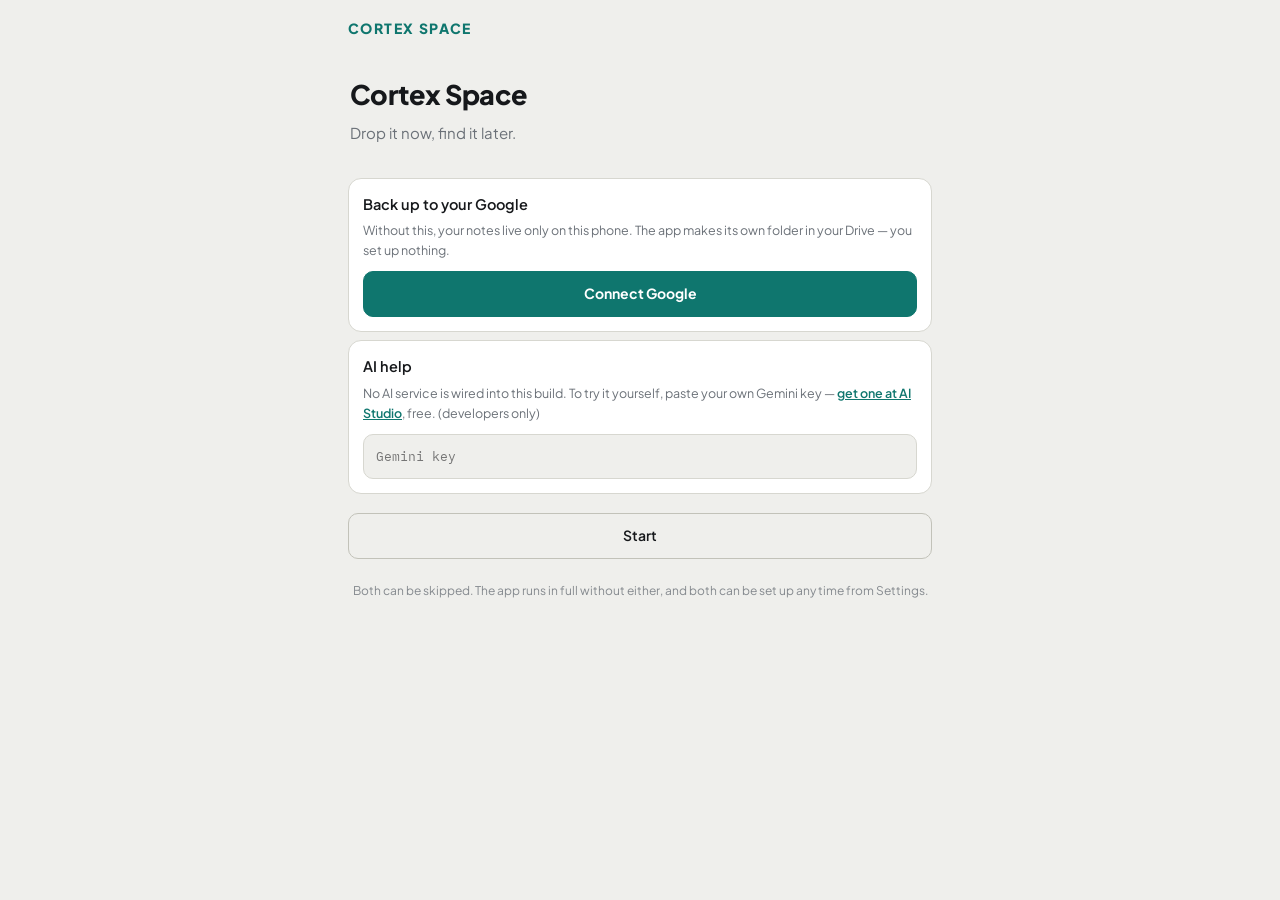
==== commit 31f5dfc0: "Layar tulis punya tebal, butir, dan judul bagian Laporan lapangan: "aku menulis di note, butuh bisa " ====
--- a/public/index.html
+++ b/public/index.html
@@ -262,6 +262,20 @@
 
   <div class="tumbuh"></div>
 
+  <!-- BARIS JEMPUTAN. Ini TIDAK melanggar "layar depan kosong", dan bedanya
+       satu hal saja: catatan tidak pernah pergi, tugas pergi sendiri. Dinding
+       kartu terbaru dilarang karena tiap keping yang masuk statusnya "ada"
+       selamanya - sepuluh ribu catatan hari ini, sepuluh ribu satu besok. Yang
+       digambar di sini cuma yang tertunggak, yang jatuh tempo, dan yang kamu
+       tandai sendiri: dicentang, barisnya hilang; tenggatnya lewat, dia naik
+       jadi tertunggak lalu hilang begitu dikerjakan. Di hari yang sepi blok ini
+       tidak digambar sama sekali dan layarnya persis seperti dulu.
+
+       Duduk di BAWAH, tepat di atas dok: ujung yang paling dekat jempol, dan
+       ruang yang sama yang dipakai hasil pencarian. Satu huruf diketik, blok
+       ini pergi dan hasilnya yang mengisi - nol piksel baru diperebutkan. -->
+  <div class="sembunyi" id="petak-jemput"></div>
+
   <div class="kaki" id="kaki-utama">Tersimpan langsung di perangkat, tanpa menunggu jaringan.</div>
 </section>
 
@@ -490,7 +504,18 @@
        cuma yang KAMU sendiri pernah pakai di folder ini - bukan tebakan. -->
   <div class="catat-ekor sembunyi" id="catat-ekor"></div>
   <div id="catat-lampiran"></div>
-  <textarea id="catat-isi" class="catat-isi" placeholder="Tulis di sini. Boleh sepuluh kata hari ini, sepuluh lagi besok."></textarea>
+  <!-- BIDANG BERFORMAT, BUKAN <textarea>. Yang ditulis di sini pesan panjang -
+       brief, instruksi, prompt - dan pesan panjang tanpa tebal dan butir cuma
+       dinding huruf. Formatnya DITULIS DENGAN TOMBOL, tidak pernah dengan
+       tanda bintang: "*tebal*" menuntutmu mengetik kode lalu membayangkan
+       hasilnya, dan yang terbaca di layar bukan tulisanmu tapi mesinnya.
+       Emoji tidak butuh apa-apa dari sini - papan ketik HP sudah punya
+       tombolnya, dan di bidang ini dia masuk apa adanya.
+       Isinya disimpan DUA KALI: 'kaya' yang berformat untuk dibaca lagi di
+       sini, dan 'isi' teks polos untuk pencarian, AI, dan kartu hasil. -->
+  <div id="catat-isi" class="catat-isi" contenteditable="true" role="textbox"
+       aria-multiline="true" aria-label="Isi tulisan"
+       data-kosong="Tulis di sini. Boleh sepuluh kata hari ini, sepuluh lagi besok."></div>
   <div class="riwayat sembunyi" id="riwayat"></div>
 
   <!-- TOMBOL SIMPAN, DI BAWAH, DAN JANGAN DIHILANGKAN LAGI.
@@ -503,6 +528,24 @@
        Di bawah, bukan di kepala: tangan sedang di papan ketik, dan sudut
        kanan bawah tempat jempol sudah bertumpu. -->
   <div class="catat-dok">
+    <!-- TIGA TOMBOL FORMAT, DI BARIS YANG SUDAH ADA - bukan baris sendiri.
+         Layar ini sudah dipatok ke tinggi yang terlihat, dan di jendela pendek
+         badan tulisannya tinggal 43px; satu baris tambahan di situ berarti
+         yang dibayar justru tempat menulisnya.
+         Cuma tiga, dan ketiganya menambah STRUKTUR: tebal (penekanan), butir
+         (daftar), judul bagian (potongan). Miring, garis bawah, coret, dan
+         warna cuma menambah pilihan tanpa menambah struktur - dan tiap pilihan
+         di sini adalah keputusan yang ditagih waktu kamu sedang menulis.
+         'onmousedown' MENOLAK BAWAANNYA: tanpa itu, menekan tombolnya
+         memindahkan fokus keluar dari tulisan, sorotannya runtuh, dan yang
+         ditebalkan tidak ada. -->
+    <button class="ikon-btn format" data-format="bold" aria-label="Tebal"><b>B</b></button>
+    <button class="ikon-btn format" data-format="insertUnorderedList" aria-label="Daftar butir">
+      <svg viewBox="0 0 24 24" class="ik"><path d="M9 6h11"/><path d="M9 12h11"/><path d="M9 18h11"/><circle cx="4.5" cy="6" r="1.4"/><circle cx="4.5" cy="12" r="1.4"/><circle cx="4.5" cy="18" r="1.4"/></svg>
+    </button>
+    <button class="ikon-btn format" data-format="judul" aria-label="Judul bagian">
+      <svg viewBox="0 0 24 24" class="ik"><path d="M6 4v16"/><path d="M18 4v16"/><path d="M6 12h12"/></svg>
+    </button>
     <!-- Salin SELURUH tulisan - judul dan isinya sekaligus. Kartu di layar
          hasil sudah punya salinnya sendiri, tapi di sini yang mau disalin
          justru yang panjang: prompt, brief, instruksi - yang memang ditulis
--- a/public/gaya.css
+++ b/public/gaya.css
@@ -18,12 +18,21 @@
      kali sehari. Dasarnya diredupkan sedikit; permukaannya - kotak, laci,
      kartu - justru putih penuh, jadi yang bisa diketik selalu selangkah lebih
      terang daripada latarnya. */
-  --g:#f5f5f3;   /* dasar - putih redup */
+  /* DASARNYA DITURUNKAN untuk HP, bukan untuk selera. Dulu #f5f5f3, dan di
+     situ kartu putih (#ffffff) cuma beda DUA PERSEN dari alasnya - cukup di
+     panel laptop yang terang, lenyap sama sekali di HP dengan kecerahan rendah
+     atau di bawah matahari. Yang dilaporkan lapangan persis itu: "di laptop
+     bagus, di HP garis dan kartunya tidak kelihatan beda".
+     Kartunya tidak bisa dinaikkan - dia sudah putih penuh - jadi yang turun
+     alasnya. Tetap SATU tema putih; yang berubah jaraknya, bukan wataknya. */
+  --g:#efefec;   /* dasar - putih redup */
   --p:#ffffff;   /* permukaan - putih penuh, selangkah di atas dasar */
   --i:#16181b;   /* tinta   */
   --m:#6b7178;   /* redup   */
-  --l:#e4e4e0;   /* garis   */
-  --lt:#d6d6d1;  /* garis terang */
+  /* Garis rambut 1px yang cuma beda 4% dari alasnya bukan pemisah, dia
+     bisikan - dan di HP bisikan itu tidak terdengar sama sekali. */
+  --l:#d7d7d0;   /* garis   */
+  --lt:#c2c2b9;  /* garis terang */
   /* Aksen teal tua. Dua nada, karena tugasnya dua: --a dipakai sebagai TINTA
      (tag, tautan, tenggat dekat), --ap sebagai ALAS tombol dengan tinta putih
      di atasnya. Di atas dasar putih keduanya kebetulan sama pekatnya. */
@@ -301,10 +310,36 @@
   display:inline-block;width:5px;height:5px;border-radius:50%;
   background:var(--a);margin-right:7px;vertical-align:middle;
 }
-.kartu-waktu{flex:0 0 auto;font-size:11px;color:var(--m)}
+.kartu-waktu{flex:0 0 auto;font-size:11px;color:var(--m);margin-left:auto}
 .kartu-cuplik{
   font-size:12.5px;line-height:1.45;color:var(--m);margin-top:2px;
   white-space:nowrap;overflow:hidden;text-overflow:ellipsis;
+}
+/* Kartu yang TERBUKA boleh membungkus: di situ kamu berhenti memindai dan
+   mulai membaca, dan kalimat yang dipotong elipsis tidak bisa dibaca. */
+.kartu.terbuka .kartu-cuplik{white-space:normal;overflow:visible;text-overflow:clip}
+
+/* --- remah alamat: baris tipis di ATAS judul ---
+   Judulnya mengucapkan ISI, remahnya mengucapkan DI MANA - dan yang kedua itu
+   yang dulu tidak pernah digambar sama sekali. Ditaruh di atas, bukan di
+   bawah: mata membaca dari atas, jadi alamat yang duduk di bawah baru terbaca
+   sesudah judulnya terlanjur dinilai. */
+.kartu-remah{
+  display:flex;align-items:baseline;gap:6px;min-width:0;
+  font-size:11px;line-height:1.3;color:var(--m);margin-bottom:3px;
+}
+.remah-jenis{
+  flex:0 0 auto;font-size:9.5px;font-weight:700;letter-spacing:.05em;
+  text-transform:uppercase;color:var(--a);
+}
+.remah-sep{flex:0 0 auto;opacity:.5}
+.remah-jalur{min-width:0;white-space:nowrap;overflow:hidden;text-overflow:ellipsis}
+/* Sorotan kata yang cocok. Latarnya aksen yang sangat tipis, bukan kuning:
+   kuning itu warna yang tidak ada di mana pun di aplikasi ini, dan warna
+   asing di satu tempat terbaca sebagai cacat, bukan sebagai penanda. */
+.kartu-cuplik mark{
+  background:color-mix(in srgb, var(--a) 16%, transparent);
+  color:var(--i);border-radius:3px;padding:0 1px;font-weight:600;
 }
 .kartu-tautan{
   font-family:'IBM Plex Mono',monospace;font-size:12px;line-height:1.5;color:var(--a);
@@ -330,6 +365,65 @@
 .aksi .ik{width:15px;height:15px}
 .aksi:active{background:var(--p);opacity:1}
 .kosong{text-align:center;color:var(--m);font-size:13.5px;line-height:1.7;padding:34px 20px}
+
+/* --- tawaran tanya AI ---
+   Bergaris PUTUS-PUTUS, kosakata yang di aplikasi ini sudah berarti "jalan
+   pintas, bukan keadaan" (sama dengan Reset dan "+ Folder"). Dia memang bukan
+   hasil: menggambarnya seperti kartu hasil berarti satu baris di daftar itu
+   berbohong tentang isinya. */
+.tanya-ai{
+  display:flex;align-items:center;gap:9px;width:100%;min-height:48px;
+  margin-top:6px;padding:0 12px;border:1px dashed var(--lt);border-radius:12px;
+  background:none;color:var(--a);font:inherit;font-size:13px;font-weight:600;
+  cursor:pointer;text-align:left;
+}
+.tanya-ai .ik{width:17px;height:17px;flex:0 0 auto}
+.tanya-ai-teks{flex:1;min-width:0;white-space:nowrap;overflow:hidden;text-overflow:ellipsis}
+.tanya-ai-teks b{font-weight:700}
+.tanya-ai-panah{flex:0 0 auto;opacity:.65}
+.tanya-ai:active{background:color-mix(in srgb, var(--a) 8%, transparent)}
+
+/* --- baris jemputan: yang menunggu hari ini ---
+   Daftar, bukan kartu - aturan yang sama dengan hasil pencarian. Tiga post-it
+   di lebar HP cuma punya dua nasib: petak kecil-kecil (dinding Keep, persis
+   yang dilawan aplikasi ini) atau strip yang digulir mendatar, dan yang
+   digulir mendatar menyembunyikan isinya di balik satu gerakan. */
+#petak-jemput{padding:0 2px 6px}
+.jemput-kepala{display:flex;align-items:center;gap:9px;padding-bottom:5px}
+.jemput-label{
+  font-size:9.5px;font-weight:700;letter-spacing:.06em;text-transform:uppercase;color:var(--a);
+}
+.jemput-garis{flex:1;height:1px;background:var(--l)}
+.jemput-jumlah{font-size:11px;color:var(--m)}
+.jemput-baris{display:flex;align-items:center;gap:8px;min-height:50px;cursor:pointer}
+.jemput-baris + .jemput-baris{border-top:1px solid var(--l)}
+/* YANG PERTAMA DIBESARKAN. Tiga baris tipis menjawab pertanyaannya tapi tidak
+   menjawab keluhannya - layarnya tetap sebagian besar kosong. Yang membesar
+   cuma yang pertama: kalau ketiganya besar, tiga baris jadi tiga kartu, dan
+   tiga kartu itu dinding yang baru saja ditolak. */
+.jemput-baris.besar{min-height:62px}
+.jemput-baris.besar .jemput-judul{font-size:16.5px;font-weight:700;line-height:1.3}
+.jemput-centang{
+  width:44px;height:44px;flex:0 0 auto;margin-left:-11px;border:none;background:none;
+  display:flex;align-items:center;justify-content:center;cursor:pointer;
+}
+.jemput-centang .bulat{
+  width:21px;height:21px;border:1.8px solid var(--lt);border-radius:50%;display:block;
+}
+.jemput-centang .bulat.lewat{border-color:var(--bahaya)}
+.jemput-centang:active .bulat{background:color-mix(in srgb, var(--a) 18%, transparent)}
+.jemput-judul{
+  flex:1;min-width:0;font-size:14px;font-weight:600;
+  white-space:nowrap;overflow:hidden;text-overflow:ellipsis;
+}
+.jemput-tenggat{flex:0 0 auto;font-size:11px;color:var(--m);white-space:nowrap}
+.jemput-tenggat.lewat{color:var(--bahaya);font-weight:700}
+.jemput-tenggat.penting{color:var(--a);font-weight:700}
+.jemput-lagi{
+  display:flex;align-items:center;width:100%;min-height:44px;
+  border:none;border-top:1px solid var(--l);background:none;
+  font:inherit;font-size:12.5px;font-weight:600;color:var(--m);cursor:pointer;text-align:left;
+}
 .kosong b{color:var(--i);font-weight:600}
 
 /* --- arsip di setelan --- */
@@ -367,13 +461,59 @@
   white-space:nowrap;overflow:hidden;text-overflow:ellipsis;word-break:normal;
 }
 a.elemen-nilai{color:var(--a);text-decoration:none}
+/* SALIN ITU TOMBOL, BUKAN IKON YANG HARUS DIBIDIK. Dulu 36px tanpa bingkai,
+   dan di baris yang isinya sudah penuh huruf monospace dia terbaca sebagai
+   hiasan di ujung - yang dicoba jari justru menyorot teksnya sendiri. 44px
+   berbingkai menyebutkan dirinya tombol tanpa satu kata pun. */
 .elemen-salin{
-  width:36px;height:36px;flex:0 0 auto;border:none;border-radius:8px;margin-right:-8px;
+  width:44px;height:44px;flex:0 0 auto;border:1px solid var(--l);border-radius:10px;
+  margin-right:-2px;
   background:none;color:var(--m);display:flex;align-items:center;justify-content:center;
-  cursor:pointer;opacity:.7;
-}
-.elemen-salin .ik{width:15px;height:15px}
-.elemen-salin:active{background:var(--p);opacity:1}
+  cursor:pointer;opacity:.85;
+}
+.elemen-salin .ik{width:16px;height:16px}
+.elemen-salin:active{background:var(--p);opacity:1;border-color:var(--lt)}
+.elemen-baris{min-height:44px}
+
+/* --- BENTUK B: kartu kunci-nilai ---
+   Yang cocoknya di elemen bukan bacaan, dia barang yang mau DIPINDAHKAN. Jadi
+   dia satu-satunya bentuk di aplikasi ini yang boleh berkotak: kotaknya persis
+   yang mengatakan "ini satu barang utuh, ambil semuanya". */
+.kv{
+  margin-top:7px;border:1px solid var(--l);border-radius:10px;
+  padding:8px 10px 8px;background:color-mix(in srgb, var(--p) 45%, transparent);
+}
+.kv-kepala{display:flex;align-items:baseline;gap:8px;min-width:0}
+.kv-cip{
+  flex:0 0 auto;font-size:9.5px;font-weight:700;letter-spacing:.05em;
+  text-transform:uppercase;color:var(--a);
+}
+.kv-domain{
+  min-width:0;font-size:11px;color:var(--m);
+  white-space:nowrap;overflow:hidden;text-overflow:ellipsis;
+}
+.kv-nilai{display:flex;align-items:center;gap:8px;min-width:0;margin-top:3px}
+.kv-teks{
+  flex:1;min-width:0;font-family:'IBM Plex Mono',monospace;font-size:12.5px;
+  line-height:1.4;color:var(--i);text-decoration:none;
+  white-space:nowrap;overflow:hidden;text-overflow:ellipsis;
+}
+a.kv-teks{color:var(--a)}
+.kartu.terbuka .kv-teks{white-space:normal;word-break:break-all}
+/* Tombolnya BERNAMA, dan itu bedanya dengan bentuk A: di kartu yang sudah
+   berkotak, ikon telanjang di ujung kanan terbaca sebagai bagian kotaknya,
+   bukan sebagai sasaran. */
+.kv-salin{
+  flex:0 0 auto;min-height:44px;padding:0 12px;gap:6px;
+  border:1px solid var(--lt);border-radius:10px;background:none;color:var(--a);
+  display:flex;align-items:center;justify-content:center;cursor:pointer;
+  font-size:12px;font-weight:600;
+}
+.kv-salin .ik{width:14px;height:14px}
+.kv-salin:active{background:var(--p)}
+/* Di layar paling sempit namanya pergi, ikonnya tetap - yang dibuang kata,
+   bukan sasaran sentuhnya. */
+@media (max-width:360px){ .kv-salin-teks{display:none} .kv-salin{padding:0 13px} }
 
 /* --- rincian: ada, tapi menunggu disentuh --- */
 .kartu-rinci{margin-top:2px}
@@ -393,8 +533,30 @@
 .catat-isi{
   width:100%;flex:1 1 auto;min-height:300px;border:none;background:none;outline:none;resize:none;
   font-size:16px;line-height:1.65;margin-top:14px;padding:0;
-}
-.catat-isi::placeholder{color:var(--m);opacity:.6}
+  /* Bidangnya contenteditable, jadi tempelan panjang tanpa spasi (alamat,
+     token) bisa mendorong lebarnya keluar layar - textarea dulu membungkusnya
+     sendiri. */
+  word-break:break-word;overflow-wrap:anywhere;
+}
+/* Bidang contenteditable tidak punya placeholder. Digambar dari 'data-kosong'
+   dan dinyalakan kelas 'kosong' dari JS - bukan dari ':empty', karena peramban
+   meninggalkan satu <br> begitu huruf terakhir dihapus dan ':empty' berhenti
+   cocok justru waktu layarnya memang terlihat kosong. */
+.catat-isi.kosong::before{
+  content:attr(data-kosong);color:var(--m);opacity:.6;pointer-events:none;
+}
+.catat-isi[contenteditable="false"]{color:var(--m)}
+/* --- rupa tulisan berformat ---
+   Tiga saja, dan ketiganya menambah STRUKTUR. Warna, ukuran, dan jenis huruf
+   sengaja tidak ada: dia menambah pilihan tanpa menambah struktur, dan tiap
+   pilihan di sini ditagih justru waktu kamu sedang menulis. */
+.catat-isi b, .catat-isi strong{font-weight:700;color:var(--i)}
+.catat-isi h3{
+  font-size:17px;font-weight:700;line-height:1.35;margin:16px 0 4px;
+}
+.catat-isi h3:first-child{margin-top:0}
+.catat-isi ul, .catat-isi ol{margin:6px 0;padding-left:22px}
+.catat-isi li{margin:2px 0}
 .riwayat{margin-top:18px;border-top:1px solid var(--l);padding-top:14px}
 .riwayat-baris{padding:11px 0;border-bottom:1px solid var(--l)}
 .riwayat-waktu{font-size:11px;color:var(--m);margin-bottom:4px}
@@ -424,6 +586,53 @@
 .set-bagian{font-size:11.5px;font-weight:700;letter-spacing:.06em;text-transform:uppercase;
             color:var(--m);margin:20px 0 4px}
 .set-kotak{background:var(--p);border:1px solid var(--l);border-radius:13px;padding:14px}
+
+/* --- kategori setelan, dilipat ---
+   Dua belas bagian berjajar itu kereta api, dan yang merusaknya bukan
+   panjangnya tapi RATANYA: dua belas bagian sederajat berarti mata tidak punya
+   satu pun tempat untuk berhenti. Enam baris berbingkai punya. */
+.set-lipat{
+  background:var(--p);border:1px solid var(--l);border-radius:13px;overflow:hidden;
+}
+.set-lipat.awas{border-color:color-mix(in srgb, var(--bahaya) 35%, var(--l))}
+.set-lipat-kepala{
+  display:flex;align-items:center;gap:10px;width:100%;min-height:60px;
+  padding:10px 12px;border:none;background:none;font:inherit;color:var(--i);
+  cursor:pointer;text-align:left;
+}
+.set-lipat-tubuh{flex:1;min-width:0;display:flex;flex-direction:column;gap:2px}
+.set-lipat-nama{font-size:15px;font-weight:700}
+/* Tiap baris membawa satu kalimat isinya, supaya kamu tidak perlu membukanya
+   cuma untuk tahu ada apa di dalam. Baris yang cuma bernama menagih satu
+   ketukan untuk menjawab pertanyaan yang seharusnya sudah terjawab dari luar. */
+.set-lipat-ket{font-size:12px;line-height:1.4;color:var(--m)}
+.set-lipat.awas .set-lipat-nama{color:var(--bahaya)}
+.set-lipat-panah{
+  width:17px;height:17px;flex:0 0 auto;color:var(--m);
+  transition:transform .16s ease;
+}
+.set-lipat.buka .set-lipat-panah{transform:rotate(90deg)}
+.set-lipat-kepala:active{background:color-mix(in srgb, var(--a) 7%, transparent)}
+.set-lipat-isi{
+  display:flex;flex-direction:column;gap:8px;
+  padding:2px 12px 14px;border-top:1px solid var(--l);
+}
+/* Kotak di dalam kotak menggandakan garis, dan yang dibayar lebar isinya di
+   layar yang paling sempit - aturan yang sama dengan bingkai kalkulator. */
+.set-lipat-isi > .set-kotak{border:none;border-radius:0;padding:0;background:none}
+.set-lipat-isi > .set-kotak.awas{background:none}
+.set-lipat-isi > .set-kotak + .set-bagian{
+  margin-top:6px;padding-top:12px;border-top:1px solid var(--l);
+}
+/* DUA KOTAK BERURUTAN WAJIB DIPISAH GARIS. Bingkai kartunya sengaja dilepas di
+   dalam panel (kotak di dalam kotak menggandakan garis), tapi melepasnya tanpa
+   mengganti pemisahnya berarti Bahasa, Bentuk hasil, dan Warna aksen meleleh
+   jadi satu blok teks panjang - dan yang terbaca bukan "tiga setelan" tapi
+   "satu paragraf". Di laptop masih terbaca dari jaraknya saja; di HP tidak. */
+.set-lipat-isi > .set-kotak + .set-kotak{
+  padding-top:12px;border-top:1px solid var(--l);
+}
+.set-lipat-isi > .set-bagian{margin:0}
 .set-judul{font-size:14.5px;font-weight:600;margin-bottom:5px}
 .set-ket{font-size:12.5px;line-height:1.6;color:var(--m)}
 .set-ket b{color:var(--i);font-weight:600}
@@ -569,10 +778,8 @@
 .note-folder .ik{width:17px;height:17px;color:var(--m)}
 .note-folder-nama{flex:1;font-weight:600}
 .note-folder.sepi{color:var(--m)}
-.note-alamat-kecil{
-  font-size:11px;font-weight:700;letter-spacing:.04em;text-transform:uppercase;
-  color:var(--m);opacity:.8;padding-top:10px;
-}
+/* '.note-alamat-kecil' DIBUANG: alamatnya sekarang remah di dalam kartunya
+   sendiri, dan baris terpisah di atas kartu cuma mengucapkannya dua kali. */
 
 /* DIRAPATKAN. Tiap baris dulu setinggi dua baris teks - judulnya di atas,
    keterangan dan tanggal di bawahnya - padahal sebagian besar tugas tidak
@@ -719,6 +926,11 @@
 #petak-hasil-depan:not(.sembunyi) ~ .tumbuh,
 #petak-ai:not(.sembunyi) ~ .tumbuh{display:none}
 .layar.dok-bawah > .tumbuh{order:4;flex:1 1 auto}
+/* Order 4 juga, dan digambar SESUDAH ganjalnya di markup - jadi ganjal yang
+   mengembang mendorongnya turun sampai menempel di atas dok, ujung yang paling
+   dekat jempol. Kalau ordernya 3 dia mendarat di bawah baris pintu dan yang
+   tergambar kepala layar, bukan tempat yang dijangkau tangan. */
+.layar.dok-bawah > #petak-jemput{order:4;flex:0 0 auto;min-height:0}
 .layar.dok-bawah > .kaki{display:none}
 /* Di posisi bawah, hasilnya jadi hal pertama sesudah baris pintu - garis dan
    jarak yang dulu memisahkannya dari kotak jadi coretan yang menggantung. */
@@ -1054,30 +1266,13 @@
 /* Kalimatmu sendiri, jadi dia yang paling terang di antara keterangan - yang
    lain karangan mesin dan boleh redup. */
 .lihat-driver{font-size:13.5px;color:#fff;margin-top:6px;font-style:italic}
-/* Dipotong dua baris: deskripsi AI menolong sebagai PENGENAL, bukan sebagai
-   bacaan - dan yang panjang memakan gambarnya, padahal gambar itu yang kamu
-   datangi. Selebihnya tetap ada di kartunya. */
-.lihat-isi{
-  font-size:12.5px;color:#c9ced2;margin-top:8px;line-height:1.5;
-  display:-webkit-box;-webkit-line-clamp:2;-webkit-box-orient:vertical;overflow:hidden;
-  cursor:pointer;
-}
-/* DIKETUK UNTUK TERBUKA PENUH. Teks yang dipotong "…" tanpa satu pun cara
-   membacanya lebih buruk daripada tidak ditampilkan sama sekali: yang terbaca
-   bukan "ringkas" tapi "ada yang disembunyikan dan aku tidak bisa sampai".
-   Batas tingginya tetap ada supaya caption panjang tidak menelan gambarnya -
-   yang justru kamu datangi. */
-/* DISPLAY-nya yang dikembalikan, bukan cuma line-clamp-nya. Selama kotaknya
-   masih -webkit-box, clamp-nya tetap berlaku walau nilainya dilepas - kelasnya
-   berganti, tulisannya tidak. Kelihatan bekerja kalau yang diperiksa cuma
-   kelas; ketahuan bohong begitu yang diukur tingginya. */
-.lihat-isi.penuh{
-  display:block;-webkit-line-clamp:none;max-height:38vh;overflow:auto;
-}
-.lihat-isi-lagi{
-  display:block;margin-top:4px;font-size:12px;color:var(--ap,#8ab4f8);
-  background:none;border:0;padding:0;cursor:pointer;
-}
+/* DESKRIPSI AI TIDAK DIGAMBAR DI PREVIEW LAGI, jadi '.lihat-isi' dan tombol
+   "Selengkapnya"-nya dibuang seluruhnya - berikut mesin clamp dua barisnya.
+   Judul di atas SUDAH karangan AI; menambahkan deskripsinya berarti dua
+   kalimat mesin tentang foto yang sama, dan yang kedua hampir selalu menulis
+   ulang yang pertama. Dia juga yang paling panjang di kartu ini, jadi dia yang
+   memakan gambarnya. Gunanya deskripsi membuat fotonya BISA DICARI, bukan
+   dibaca - dan di layar ini pencariannya sudah selesai. */
 /* Dibaca dari KANAN, sama seperti baris tombol lain: jempol kanan bertumpu di
    sudut kanan bawah, dan inilah tindakan layar ini. */
 .lihat-aksi{display:flex;justify-content:flex-end;margin-top:12px}
@@ -1151,9 +1346,20 @@
 }
 .dok-bawah #b-ai .ik{width:20px;height:20px}
 .dok-bawah #b-ai.nyala{color:var(--a)}
-/* Waktu mengetik di mode Drop, ikon AI mengalah - kotaknya yang dapat
-   tempatnya, justru saat isinya paling panjang. */
-.mengetik #b-ai{display:none}
+/* IKON AI TIDAK PERNAH PERGI, dan aturan lama yang menyuruhnya mengalah waktu
+   mengetik sudah DIBATALKAN oleh alasannya sendiri. Dia dulu disembunyikan
+   dengan dalih "orang yang sudah mengetik catatan tidak sedang mau bertanya ke
+   AI" - dan justru itu yang terbukti keliru: yang sudah mengetik sesuatu
+   PERSIS yang paling mungkin mau menanyakannya. Itu bentuk yang sudah
+   dibuktikan WhatsApp, dan itu juga yang dilaporkan lapangan, apa adanya:
+   "tombol AI hilang? bukannya mau ikut ala WhatsApp?".
+   Tombol yang lenyap tepat di detik kamu mencarinya terbaca sebagai aplikasi
+   yang rusak, berapa pun bagusnya alasan di baliknya. Yang dibayar lebar kotak
+   teksnya - dan kotak itu tumbuh ke BAWAH, jadi yang hilang cuma beberapa
+   karakter per baris, bukan satu kalimat pun.
+   Kelas '.mengetik' ikut dibuang seluruhnya: kelas yang masih dipasang tiap
+   ketukan huruf tapi tidak menata apa pun membuat yang membacanya berburu
+   akibat yang tidak ada. */
 #b-drop .ik.kirim{display:none}
 .mode-ai #b-drop .ik.turun{display:none}
 .mode-ai #b-drop .ik.kirim{display:block}
@@ -1280,6 +1486,14 @@
    layar ini, dan tindakan kedua tidak pantas sebesar yang pertama. */
 .catat-dok{display:flex;align-items:center;gap:8px}
 .catat-dok .tbl.simpan{flex:1}
+/* TIGA TOMBOL FORMAT DI BARIS YANG SUDAH ADA - bukan baris sendiri. Layar ini
+   dipatok ke tinggi yang terlihat, dan di jendela pendek badan tulisannya
+   tinggal 43px; satu baris tambahan di situ berarti yang dibayar justru tempat
+   menulisnya. */
+.catat-dok .format{flex:0 0 auto;width:40px;height:40px;font-size:15px}
+.catat-dok .format b{font-weight:800}
+.catat-dok .format .ik{width:17px;height:17px}
+.catat-dok .format:active{background:var(--p)}
 
 
 /* BELUM DIBACA - bentuk yang sudah dikenali dari tiap aplikasi pesan: judulnya
@@ -1997,3 +2211,86 @@
 /* Disebut terang-terangan, bukan didiamkan: baris yang kelihatan bisa diketuk
    tapi diam waktu ditekan terbaca sebagai aplikasi yang rusak. */
 .pintu-kunci{flex:0 0 auto;font-size:11.5px;color:var(--m)}
+
+/* ===== JENDELA PENDEK =====
+   DITARUH DI EKOR BERKAS, dan itu wajib: '@media' TIDAK menambah kekhususan,
+   jadi '.kotak' di dalamnya kalah dari '.kotak' biasa yang ditulis di baris
+   yang lebih bawah. Sempat ditaruh di atas dan hasilnya kotaknya tetap 140px
+   tanpa satu galat pun - aturan yang kalah diam-diam adalah cacat CSS yang
+   paling lama tidak ketahuan.
+   Ini bukan HP kecil - ini Cortex yang dibuka sebagai JENDELA MELAYANG di atas
+   aplikasi lain (pop-up view Samsung, freeform window, split screen). Kasusnya
+   nyata dan spesifik: mengetik prompt panjang sambil membaca jawaban di
+   aplikasi sebelah, tanpa harus pulang ke home screen dulu.
+
+   Di jendela 360x420, sepertiga tingginya habis untuk nama aplikasi, jarak
+   tepi, dan kepala - dan kotak teksnya cuma kebagian tiga baris. Padahal yang
+   dibuka orang di jendela sekecil itu CUMA kotaknya; dia sudah tahu aplikasi
+   apa yang dia buka, dan nama merek di kepala tidak menjawab satu pertanyaan
+   pun.
+
+   Yang dipangkas cuma HIASAN dan JARAK. Tidak ada satu tombol pun yang hilang:
+   baris pintu tetap lima, gerigi Setelan tetap ada, hasil pencarian tetap
+   digambar - kalau ada yang dibuang, jendela pendek jadi aplikasi kedua yang
+   isinya beda, dan jarinya harus belajar dua tempat. */
+@media (max-height: 560px) {
+  .layar{
+    padding:calc(env(safe-area-inset-top) + 8px) 12px calc(env(safe-area-inset-bottom) + 8px);
+  }
+  .atas{margin-bottom:8px}
+  .atas.rapat{margin-bottom:6px}
+  /* Namanya yang pergi, gerigi Setelannya TIDAK: yang satu hiasan, yang satu
+     satu-satunya jalan ke setelan dari layar ini. */
+  .merek{display:none}
+  .tab-baris{margin-bottom:6px}
+  /* Harus ikut naik bersama tinggiKotakMaks() di alur.js - kalau cuma satu
+     yang naik, yang satunya lagi yang jadi batas sebenarnya, diam-diam. */
+  .kotak{max-height:220px}
+
+  /* LAYAR TULIS IKUT DIPATOK, dan di sini dia yang paling parah: badan
+     tulisannya punya 'min-height:300px' yang tidak pernah menyusut, jadi di
+     jendela 230px dia meluber 298px - hampir dua kali tinggi jendelanya.
+     Yang terpotong justru badan tulisannya sendiri, dan layar menulis yang
+     badannya terpotong tidak bisa dipakai menulis sama sekali.
+     Batas 300px itu benar di layar penuh (dia yang memberi ruang tulis
+     kesan luas walau tulisannya baru satu baris) - jadi yang dilepas cuma di
+     jendela pendek, bukan seluruhnya. */
+  #l-catat.aktif{height:var(--tampak, 100dvh);min-height:0;overflow:hidden}
+  /* MENGGULIR DI DALAM DIRINYA SENDIRI begitu layarnya dipatok. Bidangnya
+     sekarang <div>, bukan <textarea> - textarea menggulir sendiri tanpa
+     diminta, div tidak: tanpa baris ini tulisan panjang cuma terpotong di
+     tepi bawah dan tidak ada cara apa pun membaca sisanya. */
+  .catat-isi{min-height:0;margin-top:8px;overflow-y:auto}
+  /* Tombol Simpan tidak boleh ikut menyusut: dia yang membayar keraguan
+     "apakah tulisanku aman", dan itu justru paling terasa di jendela sempit. */
+  .catat-dok{flex:none}
+}
+/* Dipatok CUMA di jendela pendek: di layar penuh layar tulis memang boleh
+   tumbuh apa adanya, dan mematoknya di sana mengubah perilaku yang sudah
+   benar tanpa ada yang memintanya. */
+@media (max-height: 560px) {
+  body:has(#l-catat.aktif){height:var(--tampak, 100%);overflow:hidden}
+}
+
+/* ===== JENDELA SANGAT PENDEK =====
+   Seperempat layar HP. Di sini yang tersisa untuk badan tulisan tinggal
+   sisa-sisa, jadi tiap piksel jarak dihitung: judulnya mengecil, jaraknya
+   dirapatkan, doknya menipis.
+   YANG TIDAK DIBUANG SATU PUN: tombol kembali, kabar tersimpan, riwayat,
+   gembok, buang, dan tombol Simpan. Jendela kecil yang isinya beda dari
+   jendela besar adalah aplikasi kedua yang harus dihafal jarinya - dan yang
+   dihemat cuma beberapa piksel, sementara yang dibayar hafalan. */
+@media (max-height: 360px) {
+  .layar{
+    padding:calc(env(safe-area-inset-top) + 5px) 10px calc(env(safe-area-inset-bottom) + 5px);
+  }
+  .atas, .atas.rapat{margin-bottom:4px}
+  .catat-judul{font-size:17px;padding:1px 0}
+  .catat-isi{margin-top:4px}
+  .catat-dok{padding:5px 0 calc(env(safe-area-inset-bottom) + 4px);margin-top:5px}
+  .catat-dok .tbl.simpan{padding:8px 12px}
+  /* Tombol formatnya ikut merapat, TIDAK dibuang: di jendela seperempat layar
+     yang dikerjakan justru mengetik pesan panjang, dan itu persis keadaan yang
+     paling butuh tebal dan butirnya. */
+  .catat-dok .format{width:34px;height:34px}
+}
